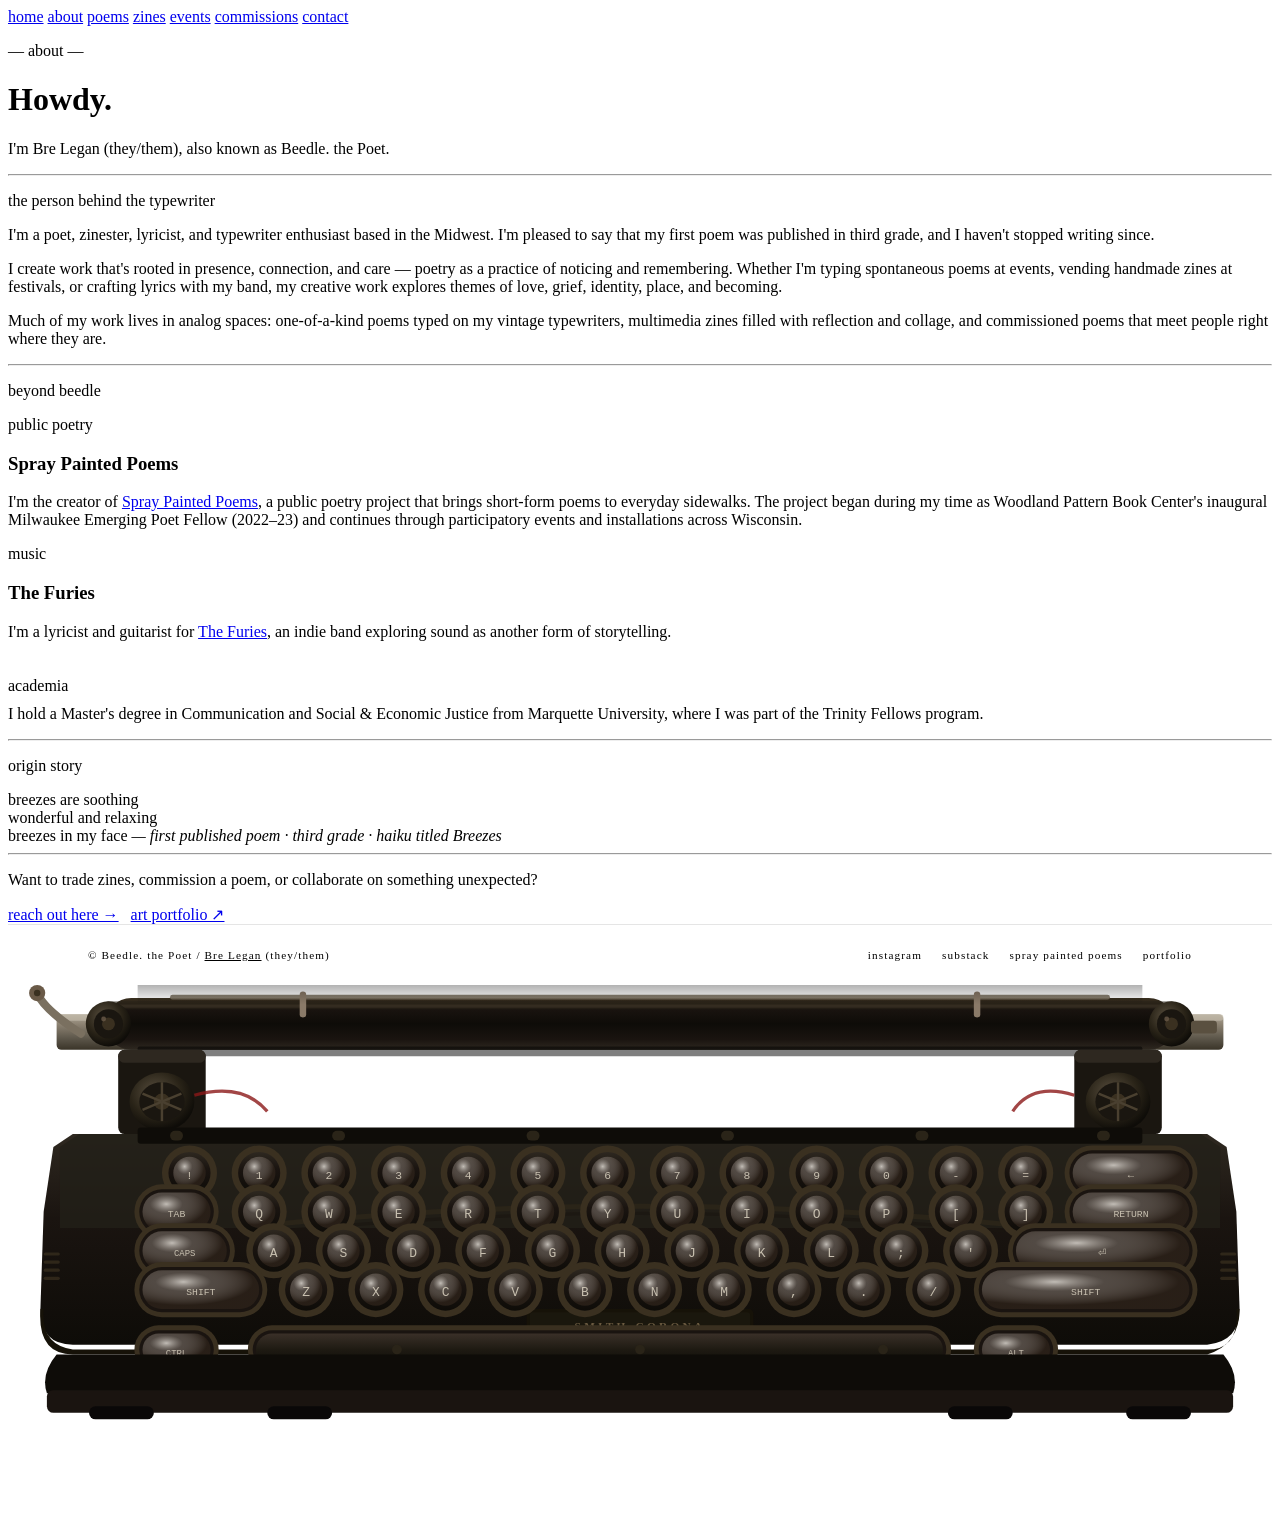
==== about.html @ 5019144e "Add files via upload" ====
<!DOCTYPE html>
<html lang="en">
<head>
  <meta charset="UTF-8" />
  <meta name="viewport" content="width=device-width, initial-scale=1.0" />
  <title>About · Beedle. the Poet</title>
  <link rel="stylesheet" href="css/style.css" />
</head>
<body>

<div class="page-wrap">

  <!-- PAPER SHEET — content flows top to bottom, bottom tucks into typewriter -->
  <div class="paper">
    <div class="paper-top-edge"></div>
    <div class="paper-lines"></div>
    <div class="margin-line"></div>
    <div class="hole-punch" style="top:50px"></div>
    <div class="hole-punch" style="top:220px"></div>
    <div class="hole-punch" style="top:420px"></div>

    <nav class="site-nav">
      <a href="index.html">home</a>
      <a href="about.html" class="active">about</a>
      <a href="poems.html">poems</a>
      <a href="zines.html">zines</a>
      <a href="events.html">events</a>
      <a href="commissions.html">commissions</a>
      <a href="contact.html">contact</a>
    </nav>

    <header class="hero">
      <p class="hero-eyebrow">— about —</p>
      <h1 class="hero-title">Howdy<span class="period">.</span><span class="cursor"></span></h1>
      <p class="hero-subtitle">I'm Bre Legan (they/them), also known as Beedle. the Poet.</p>
    </header>

    <hr class="divider" data-text="✦" />

    <section class="section">
      <p class="section-label">the person behind the typewriter</p>
      <p>I'm a poet, zinester, lyricist, and typewriter enthusiast based in the Midwest. I'm pleased to say that my first poem was published in third grade, and I haven't stopped writing since.</p>
      <p>I create work that's rooted in presence, connection, and care — poetry as a practice of noticing and remembering. Whether I'm typing spontaneous poems at events, vending handmade zines at festivals, or crafting lyrics with my band, my creative work explores themes of love, grief, identity, place, and becoming.</p>
      <p>Much of my work lives in analog spaces: one-of-a-kind poems typed on my vintage typewriters, multimedia zines filled with reflection and collage, and commissioned poems that meet people right where they are.</p>
    </section>

    <hr class="divider" data-text="other projects" />

    <section class="section">
      <p class="section-label">beyond beedle</p>
      <div class="bio-grid">
        <div>
          <span class="sticker">public poetry</span>
          <h3>Spray Painted Poems</h3>
          <p>I'm the creator of <a href="https://spraypaintedpoems.com" target="_blank">Spray Painted Poems</a>, a public poetry project that brings short-form poems to everyday sidewalks. The project began during my time as Woodland Pattern Book Center's inaugural Milwaukee Emerging Poet Fellow (2022–23) and continues through participatory events and installations across Wisconsin.</p>
        </div>
        <div>
          <span class="sticker">music</span>
          <h3>The Furies</h3>
          <p>I'm a lyricist and guitarist for <a href="https://www.instagram.com/thefuriesband" target="_blank">The Furies</a>, an indie band exploring sound as another form of storytelling.</p>
          <span class="sticker" style="margin-top: 20px; display: inline-block;">academia</span>
          <p style="margin-top: 10px;">I hold a Master's degree in Communication and Social &amp; Economic Justice from Marquette University, where I was part of the Trinity Fellows program.</p>
        </div>
      </div>
    </section>

    <hr class="divider" data-text="the beginning" />

    <section class="section">
      <p class="section-label">origin story</p>
      <div class="haiku">
        breezes are soothing<br>
        wonderful and relaxing<br>
        breezes in my face
        <cite>— first published poem · third grade · haiku titled <em>Breezes</em></cite>
      </div>
    </section>

    <hr class="divider" data-text="✦" />

    <section class="section">
      <div class="contact-box">
        <p>Want to trade zines, commission a poem, or collaborate on something unexpected?</p>
        <a href="contact.html" class="btn btn-ink">reach out here →</a>
        &nbsp;
        <a href="https://brelegan.com" target="_blank" class="btn">art portfolio ↗</a>
      </div>
    </section>

    <footer class="site-footer" style="position:relative;z-index:10;padding:24px 80px;border-top:1px solid rgba(0,0,0,0.1);display:flex;justify-content:space-between;align-items:center;flex-wrap:wrap;gap:12px;">
      <span style="font-family:var(--typewriter);font-size:0.7rem;letter-spacing:0.1em;color:var(--ink-light);">© Beedle. the Poet / <a href="https://brelegan.com" target="_blank" style="color:inherit;">Bre Legan</a> (they/them)</span>
      <nav style="display:flex;gap:20px;">
        <a href="https://www.instagram.com/beedle.thepoet" target="_blank" style="font-family:var(--typewriter);font-size:0.7rem;letter-spacing:0.1em;color:var(--ink-light);text-decoration:none;">instagram</a>
        <a href="https://thebecomingrambles.substack.com/t/poetics" target="_blank" style="font-family:var(--typewriter);font-size:0.7rem;letter-spacing:0.1em;color:var(--ink-light);text-decoration:none;">substack</a>
        <a href="https://spraypaintedpoems.com" target="_blank" style="font-family:var(--typewriter);font-size:0.7rem;letter-spacing:0.1em;color:var(--ink-light);text-decoration:none;">spray painted poems</a>
        <a href="https://brelegan.com" target="_blank" style="font-family:var(--typewriter);font-size:0.7rem;letter-spacing:0.1em;color:var(--ink-light);text-decoration:none;">portfolio</a>
      </nav>
    </footer>

    <div class="paper-bottom-fade"></div>
  </div><!-- /paper -->

  <!-- SMITH CORONA 1943 — paper feeds out of the platen at top of machine -->
      <div class="typewriter-footer"><svg viewBox="0 0 780 320" xmlns="http://www.w3.org/2000/svg" aria-hidden="true">
  <defs>
    
    <radialGradient id="keyGlass" cx="35%" cy="30%" r="60%">
      <stop offset="0%"   stop-color="#d4cfc8" stop-opacity="0.9"/>
      <stop offset="40%"  stop-color="#8a8078" stop-opacity="0.5"/>
      <stop offset="100%" stop-color="#2a2018" stop-opacity="0.9"/>
    </radialGradient>
    
    <linearGradient id="chrome" x1="0" y1="0" x2="0" y2="1">
      <stop offset="0%"   stop-color="#b0a898"/>
      <stop offset="30%"  stop-color="#8a8070"/>
      <stop offset="70%"  stop-color="#5a5448"/>
      <stop offset="100%" stop-color="#3a3428"/>
    </linearGradient>
    
    <linearGradient id="platenGrad" x1="0" y1="0" x2="0" y2="1">
      <stop offset="0%"   stop-color="#3a3020"/>
      <stop offset="20%"  stop-color="#1a1410"/>
      <stop offset="50%"  stop-color="#0e0c08"/>
      <stop offset="80%"  stop-color="#1a1410"/>
      <stop offset="100%" stop-color="#2e2820"/>
    </linearGradient>
    
    <linearGradient id="bodyGrad" x1="0" y1="0" x2="0" y2="1">
      <stop offset="0%"   stop-color="#2e2820"/>
      <stop offset="40%"  stop-color="#1a1410"/>
      <stop offset="100%" stop-color="#0e0c08"/>
    </linearGradient>
    
    <linearGradient id="bodySide" x1="0" y1="0" x2="1" y2="0">
      <stop offset="0%"   stop-color="#3a3028"/>
      <stop offset="50%"  stop-color="#1a1410"/>
      <stop offset="100%" stop-color="#0e0c08"/>
    </linearGradient>
    
    <radialGradient id="spoolGrad" cx="40%" cy="35%" r="65%">
      <stop offset="0%"   stop-color="#5a5040"/>
      <stop offset="60%"  stop-color="#2a2418"/>
      <stop offset="100%" stop-color="#0e0c08"/>
    </radialGradient>
    
    <linearGradient id="paperShadow" x1="0" y1="0" x2="0" y2="1">
      <stop offset="0%"   stop-color="rgba(0,0,0,0.5)"/>
      <stop offset="100%" stop-color="rgba(0,0,0,0)"/>
    </linearGradient>
    
    <linearGradient id="spaceGrad" x1="0" y1="0" x2="0" y2="1">
      <stop offset="0%"   stop-color="#3a3028"/>
      <stop offset="50%"  stop-color="#1e1a12"/>
      <stop offset="100%" stop-color="#0e0c08"/>
    </linearGradient>
  </defs>

  

  
  <rect x="30" y="18" width="720" height="22" rx="3" fill="url(#chrome)" />
  
  <rect x="30" y="18" width="720" height="4" rx="2" fill="#c8c0b0" opacity="0.6"/>

  
  <rect x="60" y="8" width="660" height="32" rx="16" fill="url(#platenGrad)"/>
  
  <rect x="60" y="10" width="660" height="5" rx="2" fill="#2a2418" opacity="0.5"/>
  <rect x="60" y="12" width="660" height="2" rx="1" fill="#4a4030" opacity="0.4"/>
  
  <circle cx="62" cy="24" r="14" fill="url(#spoolGrad)"/>
  <circle cx="62" cy="24" r="9"  fill="#1a1610"/>
  <circle cx="62" cy="24" r="4"  fill="#3a3020"/>
  <circle cx="59" cy="21" r="1.5" fill="#6a5a48" opacity="0.8"/>
  
  <circle cx="718" cy="24" r="14" fill="url(#spoolGrad)"/>
  <circle cx="718" cy="24" r="9"  fill="#1a1610"/>
  <circle cx="718" cy="24" r="4"  fill="#3a3020"/>
  <circle cx="715" cy="21" r="1.5" fill="#6a5a48" opacity="0.8"/>

  
  <rect x="100" y="6" width="580" height="3" rx="1.5" fill="#7a7060" opacity="0.9"/>
  
  <rect x="180" y="4" width="4" height="16" rx="2" fill="#8a7a68"/>
  <rect x="596" y="4" width="4" height="16" rx="2" fill="#8a7a68"/>

  
  <rect x="80" y="38" width="620" height="6" rx="1" fill="rgba(0,0,0,0.5)"/>

  
  <path d="M 45 30 Q 22 15 18 5" stroke="#7a7060" stroke-width="5" fill="none" stroke-linecap="round"/>
  <circle cx="18" cy="5" r="5" fill="#6a5a48"/>
  <circle cx="18" cy="5" r="2" fill="#3a3020"/>

  
  <rect x="730" y="22" width="16" height="8" rx="2" fill="#5a5040"/>

  

  
  <rect x="68" y="40" width="54" height="52" rx="4" fill="#1a1610"/>
  <rect x="68" y="40" width="54" height="8"  rx="4" fill="#2e2820"/>
  
  <ellipse cx="95" cy="72" rx="20" ry="18" fill="url(#spoolGrad)"/>
  <ellipse cx="95" cy="72" rx="14" ry="12" fill="#1a1610"/>
  <ellipse cx="95" cy="72" rx="5"  ry="5"  fill="#3a3020"/>
  
  <line x1="95" y1="60" x2="95" y2="72" stroke="#4a4030" stroke-width="1.5"/>
  <line x1="83" y1="67" x2="95" y2="72" stroke="#4a4030" stroke-width="1.5"/>
  <line x1="83" y1="77" x2="95" y2="72" stroke="#4a4030" stroke-width="1.5"/>
  <line x1="95" y1="84" x2="95" y2="72" stroke="#4a4030" stroke-width="1.5"/>
  <line x1="107" y1="77" x2="95" y2="72" stroke="#4a4030" stroke-width="1.5"/>
  <line x1="107" y1="67" x2="95" y2="72" stroke="#4a4030" stroke-width="1.5"/>
  
  <path d="M 115 68 Q 145 60 160 78" stroke="#8b1818" stroke-width="2" fill="none" opacity="0.8"/>

  
  <rect x="658" y="40" width="54" height="52" rx="4" fill="#1a1610"/>
  <rect x="658" y="40" width="54" height="8"  rx="4" fill="#2e2820"/>
  
  <ellipse cx="685" cy="72" rx="20" ry="18" fill="url(#spoolGrad)"/>
  <ellipse cx="685" cy="72" rx="14" ry="12" fill="#1a1610"/>
  <ellipse cx="685" cy="72" rx="5"  ry="5"  fill="#3a3020"/>
  
  <line x1="685" y1="60" x2="685" y2="72" stroke="#4a4030" stroke-width="1.5"/>
  <line x1="673" y1="67" x2="685" y2="72" stroke="#4a4030" stroke-width="1.5"/>
  <line x1="673" y1="77" x2="685" y2="72" stroke="#4a4030" stroke-width="1.5"/>
  <line x1="685" y1="84" x2="685" y2="72" stroke="#4a4030" stroke-width="1.5"/>
  <line x1="697" y1="77" x2="685" y2="72" stroke="#4a4030" stroke-width="1.5"/>
  <line x1="697" y1="67" x2="685" y2="72" stroke="#4a4030" stroke-width="1.5"/>
  
  <path d="M 658 68 Q 632 60 620 78" stroke="#8b1818" stroke-width="2" fill="none" opacity="0.8"/>

  

  
  <path d="
    M 40 92
    L 740 92
    L 752 100
    L 758 140
    L 760 200
    Q 760 220 740 222
    L 40 222
    Q 20 222 20 200
    L 22 140
    L 28 100
    Z
  " fill="url(#bodyGrad)"/>

  
  <path d="
    M 44 92
    L 736 92
    L 748 100
    L 748 150
    L 32 150
    L 32 100
    Z
  " fill="#222018" opacity="0.8"/>

  
  <path d="
    M 22 200
    Q 20 222 40 225
    L 740 225
    Q 760 225 758 200
    L 760 200
    Q 760 222 740 228
    L 40 228
    Q 18 228 20 200
    Z
  " fill="#161208"/>

  
  <rect x="22" y="165" width="10" height="2" rx="1" fill="#3a3020" opacity="0.7"/>
  <rect x="22" y="170" width="10" height="2" rx="1" fill="#3a3020" opacity="0.7"/>
  <rect x="22" y="175" width="10" height="2" rx="1" fill="#3a3020" opacity="0.7"/>
  <rect x="22" y="180" width="10" height="2" rx="1" fill="#3a3020" opacity="0.7"/>

  
  <rect x="748" y="165" width="10" height="2" rx="1" fill="#3a3020" opacity="0.7"/>
  <rect x="748" y="170" width="10" height="2" rx="1" fill="#3a3020" opacity="0.7"/>
  <rect x="748" y="175" width="10" height="2" rx="1" fill="#3a3020" opacity="0.7"/>
  <rect x="748" y="180" width="10" height="2" rx="1" fill="#3a3020" opacity="0.7"/>

  
  <rect x="320" y="200" width="140" height="16" rx="3" fill="#161208"/>
  <rect x="322" y="202" width="136" height="12" rx="2" fill="#1e1c12" opacity="0.5"/>
  
  <text x="390" y="213" font-family="Georgia, serif" font-size="7" font-weight="bold"
        fill="#6a5a40" text-anchor="middle" letter-spacing="2">SMITH-CORONA</text>

  
  
  <rect x="80" y="88" width="620" height="10" rx="2" fill="#0e0c08"/>
  
  <rect x="100" y="90" width="8" height="6" rx="3" fill="#2a2418"/>
  <rect x="200" y="90" width="8" height="6" rx="3" fill="#2a2418"/>
  <rect x="320" y="90" width="8" height="6" rx="3" fill="#2a2418"/>
  <rect x="440" y="90" width="8" height="6" rx="3" fill="#2a2418"/>
  <rect x="560" y="90" width="8" height="6" rx="3" fill="#2a2418"/>
  <rect x="672" y="90" width="8" height="6" rx="3" fill="#2a2418"/>

  
  <path d="M 160 148 Q 390 125 620 148" stroke="#2a2418" stroke-width="3" fill="none"/>
  <path d="M 165 152 Q 390 130 615 152" stroke="#1a1410" stroke-width="2" fill="none" opacity="0.6"/>

  
  

  
  
  
  

  
  

  
  <g id="row4">
    
    
    

    
    <circle cx="112" cy="116" r="17" fill="#3a3020"/>
    <circle cx="112" cy="116" r="13" fill="url(#bodyGrad)"/>
    <circle cx="112" cy="116" r="10" fill="url(#keyGlass)"/>
    <text x="112" y="120" font-family="'Special Elite',monospace" font-size="7" fill="#c8c0b0" text-anchor="middle">!</text>

    <circle cx="155" cy="116" r="17" fill="#3a3020"/>
    <circle cx="155" cy="116" r="13" fill="url(#bodyGrad)"/>
    <circle cx="155" cy="116" r="10" fill="url(#keyGlass)"/>
    <text x="155" y="120" font-family="'Special Elite',monospace" font-size="7" fill="#c8c0b0" text-anchor="middle">1</text>

    <circle cx="198" cy="116" r="17" fill="#3a3020"/>
    <circle cx="198" cy="116" r="13" fill="url(#bodyGrad)"/>
    <circle cx="198" cy="116" r="10" fill="url(#keyGlass)"/>
    <text x="198" y="120" font-family="'Special Elite',monospace" font-size="7" fill="#c8c0b0" text-anchor="middle">2</text>

    <circle cx="241" cy="116" r="17" fill="#3a3020"/>
    <circle cx="241" cy="116" r="13" fill="url(#bodyGrad)"/>
    <circle cx="241" cy="116" r="10" fill="url(#keyGlass)"/>
    <text x="241" y="120" font-family="'Special Elite',monospace" font-size="7" fill="#c8c0b0" text-anchor="middle">3</text>

    <circle cx="284" cy="116" r="17" fill="#3a3020"/>
    <circle cx="284" cy="116" r="13" fill="url(#bodyGrad)"/>
    <circle cx="284" cy="116" r="10" fill="url(#keyGlass)"/>
    <text x="284" y="120" font-family="'Special Elite',monospace" font-size="7" fill="#c8c0b0" text-anchor="middle">4</text>

    <circle cx="327" cy="116" r="17" fill="#3a3020"/>
    <circle cx="327" cy="116" r="13" fill="url(#bodyGrad)"/>
    <circle cx="327" cy="116" r="10" fill="url(#keyGlass)"/>
    <text x="327" y="120" font-family="'Special Elite',monospace" font-size="7" fill="#c8c0b0" text-anchor="middle">5</text>

    <circle cx="370" cy="116" r="17" fill="#3a3020"/>
    <circle cx="370" cy="116" r="13" fill="url(#bodyGrad)"/>
    <circle cx="370" cy="116" r="10" fill="url(#keyGlass)"/>
    <text x="370" y="120" font-family="'Special Elite',monospace" font-size="7" fill="#c8c0b0" text-anchor="middle">6</text>

    <circle cx="413" cy="116" r="17" fill="#3a3020"/>
    <circle cx="413" cy="116" r="13" fill="url(#bodyGrad)"/>
    <circle cx="413" cy="116" r="10" fill="url(#keyGlass)"/>
    <text x="413" y="120" font-family="'Special Elite',monospace" font-size="7" fill="#c8c0b0" text-anchor="middle">7</text>

    <circle cx="456" cy="116" r="17" fill="#3a3020"/>
    <circle cx="456" cy="116" r="13" fill="url(#bodyGrad)"/>
    <circle cx="456" cy="116" r="10" fill="url(#keyGlass)"/>
    <text x="456" y="120" font-family="'Special Elite',monospace" font-size="7" fill="#c8c0b0" text-anchor="middle">8</text>

    <circle cx="499" cy="116" r="17" fill="#3a3020"/>
    <circle cx="499" cy="116" r="13" fill="url(#bodyGrad)"/>
    <circle cx="499" cy="116" r="10" fill="url(#keyGlass)"/>
    <text x="499" y="120" font-family="'Special Elite',monospace" font-size="7" fill="#c8c0b0" text-anchor="middle">9</text>

    <circle cx="542" cy="116" r="17" fill="#3a3020"/>
    <circle cx="542" cy="116" r="13" fill="url(#bodyGrad)"/>
    <circle cx="542" cy="116" r="10" fill="url(#keyGlass)"/>
    <text x="542" y="120" font-family="'Special Elite',monospace" font-size="7" fill="#c8c0b0" text-anchor="middle">0</text>

    <circle cx="585" cy="116" r="17" fill="#3a3020"/>
    <circle cx="585" cy="116" r="13" fill="url(#bodyGrad)"/>
    <circle cx="585" cy="116" r="10" fill="url(#keyGlass)"/>
    <text x="585" y="120" font-family="'Special Elite',monospace" font-size="7" fill="#c8c0b0" text-anchor="middle">-</text>

    <circle cx="628" cy="116" r="17" fill="#3a3020"/>
    <circle cx="628" cy="116" r="13" fill="url(#bodyGrad)"/>
    <circle cx="628" cy="116" r="10" fill="url(#keyGlass)"/>
    <text x="628" y="120" font-family="'Special Elite',monospace" font-size="7" fill="#c8c0b0" text-anchor="middle">=</text>

    
    <rect x="652" y="99" width="82" height="34" rx="17" fill="#3a3020"/>
    <rect x="655" y="102" width="76" height="28" rx="14" fill="#1a1410"/>
    <rect x="657" y="104" width="72" height="24" rx="12" fill="url(#keyGlass)"/>
    <text x="693" y="120" font-family="'Special Elite',monospace" font-size="6.5" fill="#c8c0b0" text-anchor="middle">←</text>
  </g>

  
  <g id="row3">
    
    <rect x="78" y="123" width="52" height="34" rx="17" fill="#3a3020"/>
    <rect x="81" y="126" width="46" height="28" rx="14" fill="#1a1410"/>
    <rect x="83" y="128" width="42" height="24" rx="12" fill="url(#keyGlass)"/>
    <text x="104" y="143" font-family="'Special Elite',monospace" font-size="6" fill="#c8c0b0" text-anchor="middle">TAB</text>

    <circle cx="155" cy="140" r="17" fill="#3a3020"/>
    <circle cx="155" cy="140" r="13" fill="url(#bodyGrad)"/>
    <circle cx="155" cy="140" r="10" fill="url(#keyGlass)"/>
    <text x="155" y="144" font-family="'Special Elite',monospace" font-size="8" fill="#c8c0b0" text-anchor="middle">Q</text>

    <circle cx="198" cy="140" r="17" fill="#3a3020"/>
    <circle cx="198" cy="140" r="13" fill="url(#bodyGrad)"/>
    <circle cx="198" cy="140" r="10" fill="url(#keyGlass)"/>
    <text x="198" y="144" font-family="'Special Elite',monospace" font-size="8" fill="#c8c0b0" text-anchor="middle">W</text>

    <circle cx="241" cy="140" r="17" fill="#3a3020"/>
    <circle cx="241" cy="140" r="13" fill="url(#bodyGrad)"/>
    <circle cx="241" cy="140" r="10" fill="url(#keyGlass)"/>
    <text x="241" y="144" font-family="'Special Elite',monospace" font-size="8" fill="#c8c0b0" text-anchor="middle">E</text>

    <circle cx="284" cy="140" r="17" fill="#3a3020"/>
    <circle cx="284" cy="140" r="13" fill="url(#bodyGrad)"/>
    <circle cx="284" cy="140" r="10" fill="url(#keyGlass)"/>
    <text x="284" y="144" font-family="'Special Elite',monospace" font-size="8" fill="#c8c0b0" text-anchor="middle">R</text>

    <circle cx="327" cy="140" r="17" fill="#3a3020"/>
    <circle cx="327" cy="140" r="13" fill="url(#bodyGrad)"/>
    <circle cx="327" cy="140" r="10" fill="url(#keyGlass)"/>
    <text x="327" y="144" font-family="'Special Elite',monospace" font-size="8" fill="#c8c0b0" text-anchor="middle">T</text>

    <circle cx="370" cy="140" r="17" fill="#3a3020"/>
    <circle cx="370" cy="140" r="13" fill="url(#bodyGrad)"/>
    <circle cx="370" cy="140" r="10" fill="url(#keyGlass)"/>
    <text x="370" y="144" font-family="'Special Elite',monospace" font-size="8" fill="#c8c0b0" text-anchor="middle">Y</text>

    <circle cx="413" cy="140" r="17" fill="#3a3020"/>
    <circle cx="413" cy="140" r="13" fill="url(#bodyGrad)"/>
    <circle cx="413" cy="140" r="10" fill="url(#keyGlass)"/>
    <text x="413" y="144" font-family="'Special Elite',monospace" font-size="8" fill="#c8c0b0" text-anchor="middle">U</text>

    <circle cx="456" cy="140" r="17" fill="#3a3020"/>
    <circle cx="456" cy="140" r="13" fill="url(#bodyGrad)"/>
    <circle cx="456" cy="140" r="10" fill="url(#keyGlass)"/>
    <text x="456" y="144" font-family="'Special Elite',monospace" font-size="8" fill="#c8c0b0" text-anchor="middle">I</text>

    <circle cx="499" cy="140" r="17" fill="#3a3020"/>
    <circle cx="499" cy="140" r="13" fill="url(#bodyGrad)"/>
    <circle cx="499" cy="140" r="10" fill="url(#keyGlass)"/>
    <text x="499" y="144" font-family="'Special Elite',monospace" font-size="8" fill="#c8c0b0" text-anchor="middle">O</text>

    <circle cx="542" cy="140" r="17" fill="#3a3020"/>
    <circle cx="542" cy="140" r="13" fill="url(#bodyGrad)"/>
    <circle cx="542" cy="140" r="10" fill="url(#keyGlass)"/>
    <text x="542" y="144" font-family="'Special Elite',monospace" font-size="8" fill="#c8c0b0" text-anchor="middle">P</text>

    <circle cx="585" cy="140" r="17" fill="#3a3020"/>
    <circle cx="585" cy="140" r="13" fill="url(#bodyGrad)"/>
    <circle cx="585" cy="140" r="10" fill="url(#keyGlass)"/>
    <text x="585" y="144" font-family="'Special Elite',monospace" font-size="8" fill="#c8c0b0" text-anchor="middle">[</text>

    <circle cx="628" cy="140" r="17" fill="#3a3020"/>
    <circle cx="628" cy="140" r="13" fill="url(#bodyGrad)"/>
    <circle cx="628" cy="140" r="10" fill="url(#keyGlass)"/>
    <text x="628" y="144" font-family="'Special Elite',monospace" font-size="8" fill="#c8c0b0" text-anchor="middle">]</text>

    
    <rect x="652" y="123" width="82" height="34" rx="17" fill="#3a3020"/>
    <rect x="655" y="126" width="76" height="28" rx="14" fill="#1a1410"/>
    <rect x="657" y="128" width="72" height="24" rx="12" fill="url(#keyGlass)"/>
    <text x="693" y="143" font-family="'Special Elite',monospace" font-size="6" fill="#c8c0b0" text-anchor="middle">RETURN</text>
  </g>

  
  <g id="row2">
    
    <rect x="78" y="147" width="62" height="34" rx="17" fill="#3a3020"/>
    <rect x="81" y="150" width="56" height="28" rx="14" fill="#1a1410"/>
    <rect x="83" y="152" width="52" height="24" rx="12" fill="url(#keyGlass)"/>
    <text x="109" y="167" font-family="'Special Elite',monospace" font-size="5.5" fill="#c8c0b0" text-anchor="middle">CAPS</text>

    <circle cx="164" cy="164" r="17" fill="#3a3020"/>
    <circle cx="164" cy="164" r="13" fill="url(#bodyGrad)"/>
    <circle cx="164" cy="164" r="10" fill="url(#keyGlass)"/>
    <text x="164" y="168" font-family="'Special Elite',monospace" font-size="8" fill="#c8c0b0" text-anchor="middle">A</text>

    <circle cx="207" cy="164" r="17" fill="#3a3020"/>
    <circle cx="207" cy="164" r="13" fill="url(#bodyGrad)"/>
    <circle cx="207" cy="164" r="10" fill="url(#keyGlass)"/>
    <text x="207" y="168" font-family="'Special Elite',monospace" font-size="8" fill="#c8c0b0" text-anchor="middle">S</text>

    <circle cx="250" cy="164" r="17" fill="#3a3020"/>
    <circle cx="250" cy="164" r="13" fill="url(#bodyGrad)"/>
    <circle cx="250" cy="164" r="10" fill="url(#keyGlass)"/>
    <text x="250" y="168" font-family="'Special Elite',monospace" font-size="8" fill="#c8c0b0" text-anchor="middle">D</text>

    <circle cx="293" cy="164" r="17" fill="#3a3020"/>
    <circle cx="293" cy="164" r="13" fill="url(#bodyGrad)"/>
    <circle cx="293" cy="164" r="10" fill="url(#keyGlass)"/>
    <text x="293" y="168" font-family="'Special Elite',monospace" font-size="8" fill="#c8c0b0" text-anchor="middle">F</text>

    <circle cx="336" cy="164" r="17" fill="#3a3020"/>
    <circle cx="336" cy="164" r="13" fill="url(#bodyGrad)"/>
    <circle cx="336" cy="164" r="10" fill="url(#keyGlass)"/>
    <text x="336" y="168" font-family="'Special Elite',monospace" font-size="8" fill="#c8c0b0" text-anchor="middle">G</text>

    <circle cx="379" cy="164" r="17" fill="#3a3020"/>
    <circle cx="379" cy="164" r="13" fill="url(#bodyGrad)"/>
    <circle cx="379" cy="164" r="10" fill="url(#keyGlass)"/>
    <text x="379" y="168" font-family="'Special Elite',monospace" font-size="8" fill="#c8c0b0" text-anchor="middle">H</text>

    <circle cx="422" cy="164" r="17" fill="#3a3020"/>
    <circle cx="422" cy="164" r="13" fill="url(#bodyGrad)"/>
    <circle cx="422" cy="164" r="10" fill="url(#keyGlass)"/>
    <text x="422" y="168" font-family="'Special Elite',monospace" font-size="8" fill="#c8c0b0" text-anchor="middle">J</text>

    <circle cx="465" cy="164" r="17" fill="#3a3020"/>
    <circle cx="465" cy="164" r="13" fill="url(#bodyGrad)"/>
    <circle cx="465" cy="164" r="10" fill="url(#keyGlass)"/>
    <text x="465" y="168" font-family="'Special Elite',monospace" font-size="8" fill="#c8c0b0" text-anchor="middle">K</text>

    <circle cx="508" cy="164" r="17" fill="#3a3020"/>
    <circle cx="508" cy="164" r="13" fill="url(#bodyGrad)"/>
    <circle cx="508" cy="164" r="10" fill="url(#keyGlass)"/>
    <text x="508" y="168" font-family="'Special Elite',monospace" font-size="8" fill="#c8c0b0" text-anchor="middle">L</text>

    <circle cx="551" cy="164" r="17" fill="#3a3020"/>
    <circle cx="551" cy="164" r="13" fill="url(#bodyGrad)"/>
    <circle cx="551" cy="164" r="10" fill="url(#keyGlass)"/>
    <text x="551" y="168" font-family="'Special Elite',monospace" font-size="8" fill="#c8c0b0" text-anchor="middle">;</text>

    <circle cx="594" cy="164" r="17" fill="#3a3020"/>
    <circle cx="594" cy="164" r="13" fill="url(#bodyGrad)"/>
    <circle cx="594" cy="164" r="10" fill="url(#keyGlass)"/>
    <text x="594" y="168" font-family="'Special Elite',monospace" font-size="8" fill="#c8c0b0" text-anchor="middle">'</text>

    
    <rect x="617" y="147" width="117" height="34" rx="17" fill="#3a3020"/>
    <rect x="620" y="150" width="111" height="28" rx="14" fill="#1a1410"/>
    <rect x="622" y="152" width="107" height="24" rx="12" fill="url(#keyGlass)"/>
    <text x="675" y="167" font-family="'Special Elite',monospace" font-size="6" fill="#c8c0b0" text-anchor="middle">⏎</text>
  </g>

  
  <g id="row1">
    
    <rect x="78" y="171" width="82" height="34" rx="17" fill="#3a3020"/>
    <rect x="81" y="174" width="76" height="28" rx="14" fill="#1a1410"/>
    <rect x="83" y="176" width="72" height="24" rx="12" fill="url(#keyGlass)"/>
    <text x="119" y="191" font-family="'Special Elite',monospace" font-size="6" fill="#c8c0b0" text-anchor="middle">SHIFT</text>

    <circle cx="184" cy="188" r="17" fill="#3a3020"/>
    <circle cx="184" cy="188" r="13" fill="url(#bodyGrad)"/>
    <circle cx="184" cy="188" r="10" fill="url(#keyGlass)"/>
    <text x="184" y="192" font-family="'Special Elite',monospace" font-size="8" fill="#c8c0b0" text-anchor="middle">Z</text>

    <circle cx="227" cy="188" r="17" fill="#3a3020"/>
    <circle cx="227" cy="188" r="13" fill="url(#bodyGrad)"/>
    <circle cx="227" cy="188" r="10" fill="url(#keyGlass)"/>
    <text x="227" y="192" font-family="'Special Elite',monospace" font-size="8" fill="#c8c0b0" text-anchor="middle">X</text>

    <circle cx="270" cy="188" r="17" fill="#3a3020"/>
    <circle cx="270" cy="188" r="13" fill="url(#bodyGrad)"/>
    <circle cx="270" cy="188" r="10" fill="url(#keyGlass)"/>
    <text x="270" y="192" font-family="'Special Elite',monospace" font-size="8" fill="#c8c0b0" text-anchor="middle">C</text>

    <circle cx="313" cy="188" r="17" fill="#3a3020"/>
    <circle cx="313" cy="188" r="13" fill="url(#bodyGrad)"/>
    <circle cx="313" cy="188" r="10" fill="url(#keyGlass)"/>
    <text x="313" y="192" font-family="'Special Elite',monospace" font-size="8" fill="#c8c0b0" text-anchor="middle">V</text>

    <circle cx="356" cy="188" r="17" fill="#3a3020"/>
    <circle cx="356" cy="188" r="13" fill="url(#bodyGrad)"/>
    <circle cx="356" cy="188" r="10" fill="url(#keyGlass)"/>
    <text x="356" y="192" font-family="'Special Elite',monospace" font-size="8" fill="#c8c0b0" text-anchor="middle">B</text>

    <circle cx="399" cy="188" r="17" fill="#3a3020"/>
    <circle cx="399" cy="188" r="13" fill="url(#bodyGrad)"/>
    <circle cx="399" cy="188" r="10" fill="url(#keyGlass)"/>
    <text x="399" y="192" font-family="'Special Elite',monospace" font-size="8" fill="#c8c0b0" text-anchor="middle">N</text>

    <circle cx="442" cy="188" r="17" fill="#3a3020"/>
    <circle cx="442" cy="188" r="13" fill="url(#bodyGrad)"/>
    <circle cx="442" cy="188" r="10" fill="url(#keyGlass)"/>
    <text x="442" y="192" font-family="'Special Elite',monospace" font-size="8" fill="#c8c0b0" text-anchor="middle">M</text>

    <circle cx="485" cy="188" r="17" fill="#3a3020"/>
    <circle cx="485" cy="188" r="13" fill="url(#bodyGrad)"/>
    <circle cx="485" cy="188" r="10" fill="url(#keyGlass)"/>
    <text x="485" y="192" font-family="'Special Elite',monospace" font-size="8" fill="#c8c0b0" text-anchor="middle">,</text>

    <circle cx="528" cy="188" r="17" fill="#3a3020"/>
    <circle cx="528" cy="188" r="13" fill="url(#bodyGrad)"/>
    <circle cx="528" cy="188" r="10" fill="url(#keyGlass)"/>
    <text x="528" y="192" font-family="'Special Elite',monospace" font-size="8" fill="#c8c0b0" text-anchor="middle">.</text>

    <circle cx="571" cy="188" r="17" fill="#3a3020"/>
    <circle cx="571" cy="188" r="13" fill="url(#bodyGrad)"/>
    <circle cx="571" cy="188" r="10" fill="url(#keyGlass)"/>
    <text x="571" y="192" font-family="'Special Elite',monospace" font-size="8" fill="#c8c0b0" text-anchor="middle">/</text>

    
    <rect x="596" y="171" width="138" height="34" rx="17" fill="#3a3020"/>
    <rect x="599" y="174" width="132" height="28" rx="14" fill="#1a1410"/>
    <rect x="601" y="176" width="128" height="24" rx="12" fill="url(#keyGlass)"/>
    <text x="665" y="191" font-family="'Special Elite',monospace" font-size="6" fill="#c8c0b0" text-anchor="middle">SHIFT</text>
  </g>

  
  
  <rect x="78"  y="210" width="52" height="30" rx="15" fill="#3a3020"/>
  <rect x="81"  y="213" width="46" height="24" rx="12" fill="#1a1410"/>
  <rect x="83"  y="215" width="42" height="20" rx="10" fill="url(#keyGlass)"/>
  <text x="104" y="229" font-family="'Special Elite',monospace" font-size="5.5" fill="#c8c0b0" text-anchor="middle">CTRL</text>

  
  <rect x="148" y="210" width="434" height="30" rx="15" fill="#3a3020"/>
  <rect x="151" y="213" width="428" height="24" rx="12" fill="#1a1410"/>
  <rect x="153" y="215" width="424" height="20" rx="10" fill="url(#spaceGrad)"/>
  
  <circle cx="240" cy="225" r="3" fill="#2a2418"/>
  <circle cx="390" cy="225" r="3" fill="#2a2418"/>
  <circle cx="540" cy="225" r="3" fill="#2a2418"/>

  <rect x="596" y="210" width="52" height="30" rx="15" fill="#3a3020"/>
  <rect x="599" y="213" width="46" height="24" rx="12" fill="#1a1410"/>
  <rect x="601" y="215" width="42" height="20" rx="10" fill="url(#keyGlass)"/>
  <text x="622" y="229" font-family="'Special Elite',monospace" font-size="5.5" fill="#c8c0b0" text-anchor="middle">ALT</text>

  
  
  <path d="M 30 228 Q 20 240 24 252 L 756 252 Q 760 240 750 228 Z" fill="#0e0c08"/>
  
  <rect x="24" y="250" width="732" height="14" rx="4" fill="#1a1410"/>
  
  <rect x="50"  y="260" width="40" height="8" rx="4" fill="#0a0808"/>
  <rect x="160" y="260" width="40" height="8" rx="4" fill="#0a0808"/>
  <rect x="580" y="260" width="40" height="8" rx="4" fill="#0a0808"/>
  <rect x="690" y="260" width="40" height="8" rx="4" fill="#0a0808"/>

  
  <rect x="80" y="0" width="620" height="12" fill="url(#paperShadow)" opacity="0.6"/>
</svg></div>

</div><!-- /page-wrap -->
</body>
</html>
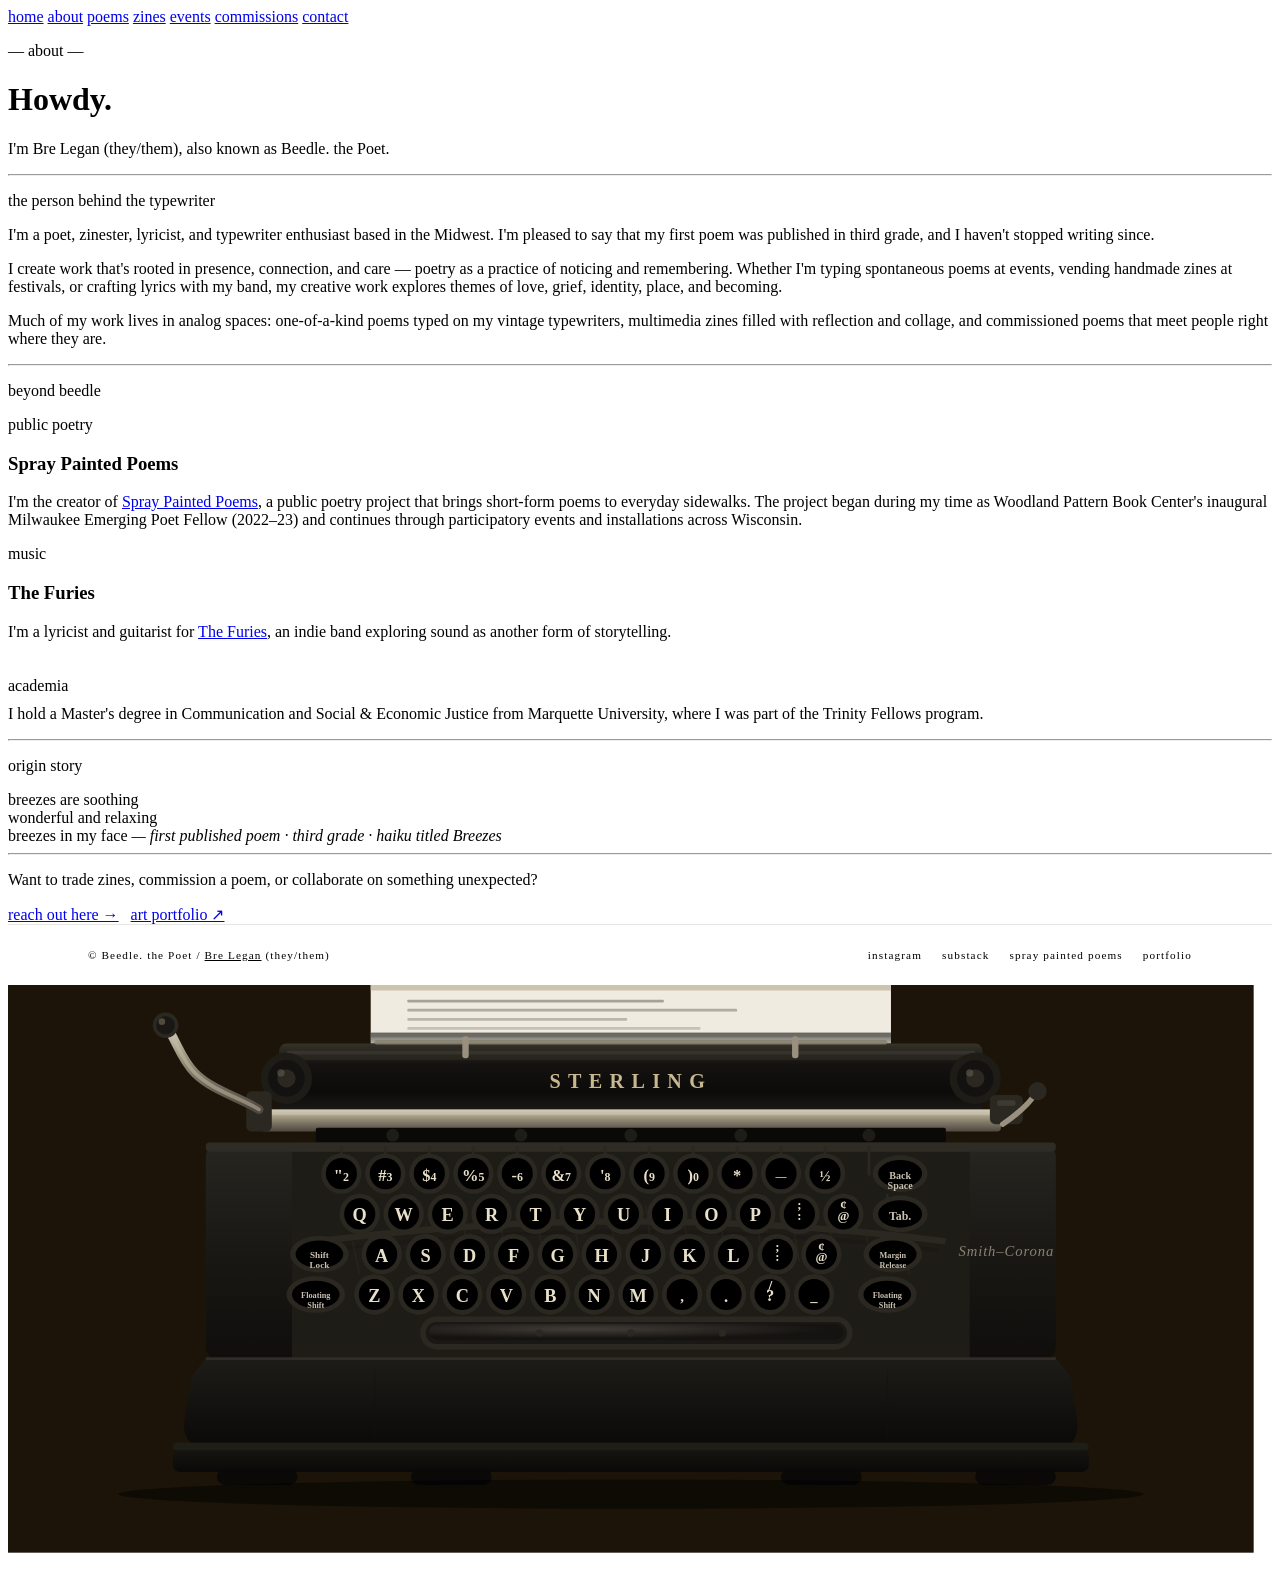
==== commit 8e21f8db: "Add files via upload" ====
--- a/about.html
+++ b/about.html
@@ -100,548 +100,11 @@
     <div class="paper-bottom-fade"></div>
   </div><!-- /paper -->
 
-  <!-- SMITH CORONA 1943 — paper feeds out of the platen at top of machine -->
-      <div class="typewriter-footer"><svg viewBox="0 0 780 320" xmlns="http://www.w3.org/2000/svg" aria-hidden="true">
-  <defs>
-    
-    <radialGradient id="keyGlass" cx="35%" cy="30%" r="60%">
-      <stop offset="0%"   stop-color="#d4cfc8" stop-opacity="0.9"/>
-      <stop offset="40%"  stop-color="#8a8078" stop-opacity="0.5"/>
-      <stop offset="100%" stop-color="#2a2018" stop-opacity="0.9"/>
-    </radialGradient>
-    
-    <linearGradient id="chrome" x1="0" y1="0" x2="0" y2="1">
-      <stop offset="0%"   stop-color="#b0a898"/>
-      <stop offset="30%"  stop-color="#8a8070"/>
-      <stop offset="70%"  stop-color="#5a5448"/>
-      <stop offset="100%" stop-color="#3a3428"/>
-    </linearGradient>
-    
-    <linearGradient id="platenGrad" x1="0" y1="0" x2="0" y2="1">
-      <stop offset="0%"   stop-color="#3a3020"/>
-      <stop offset="20%"  stop-color="#1a1410"/>
-      <stop offset="50%"  stop-color="#0e0c08"/>
-      <stop offset="80%"  stop-color="#1a1410"/>
-      <stop offset="100%" stop-color="#2e2820"/>
-    </linearGradient>
-    
-    <linearGradient id="bodyGrad" x1="0" y1="0" x2="0" y2="1">
-      <stop offset="0%"   stop-color="#2e2820"/>
-      <stop offset="40%"  stop-color="#1a1410"/>
-      <stop offset="100%" stop-color="#0e0c08"/>
-    </linearGradient>
-    
-    <linearGradient id="bodySide" x1="0" y1="0" x2="1" y2="0">
-      <stop offset="0%"   stop-color="#3a3028"/>
-      <stop offset="50%"  stop-color="#1a1410"/>
-      <stop offset="100%" stop-color="#0e0c08"/>
-    </linearGradient>
-    
-    <radialGradient id="spoolGrad" cx="40%" cy="35%" r="65%">
-      <stop offset="0%"   stop-color="#5a5040"/>
-      <stop offset="60%"  stop-color="#2a2418"/>
-      <stop offset="100%" stop-color="#0e0c08"/>
-    </radialGradient>
-    
-    <linearGradient id="paperShadow" x1="0" y1="0" x2="0" y2="1">
-      <stop offset="0%"   stop-color="rgba(0,0,0,0.5)"/>
-      <stop offset="100%" stop-color="rgba(0,0,0,0)"/>
-    </linearGradient>
-    
-    <linearGradient id="spaceGrad" x1="0" y1="0" x2="0" y2="1">
-      <stop offset="0%"   stop-color="#3a3028"/>
-      <stop offset="50%"  stop-color="#1e1a12"/>
-      <stop offset="100%" stop-color="#0e0c08"/>
-    </linearGradient>
-  </defs>
-
-  
-
-  
-  <rect x="30" y="18" width="720" height="22" rx="3" fill="url(#chrome)" />
-  
-  <rect x="30" y="18" width="720" height="4" rx="2" fill="#c8c0b0" opacity="0.6"/>
-
-  
-  <rect x="60" y="8" width="660" height="32" rx="16" fill="url(#platenGrad)"/>
-  
-  <rect x="60" y="10" width="660" height="5" rx="2" fill="#2a2418" opacity="0.5"/>
-  <rect x="60" y="12" width="660" height="2" rx="1" fill="#4a4030" opacity="0.4"/>
-  
-  <circle cx="62" cy="24" r="14" fill="url(#spoolGrad)"/>
-  <circle cx="62" cy="24" r="9"  fill="#1a1610"/>
-  <circle cx="62" cy="24" r="4"  fill="#3a3020"/>
-  <circle cx="59" cy="21" r="1.5" fill="#6a5a48" opacity="0.8"/>
-  
-  <circle cx="718" cy="24" r="14" fill="url(#spoolGrad)"/>
-  <circle cx="718" cy="24" r="9"  fill="#1a1610"/>
-  <circle cx="718" cy="24" r="4"  fill="#3a3020"/>
-  <circle cx="715" cy="21" r="1.5" fill="#6a5a48" opacity="0.8"/>
-
-  
-  <rect x="100" y="6" width="580" height="3" rx="1.5" fill="#7a7060" opacity="0.9"/>
-  
-  <rect x="180" y="4" width="4" height="16" rx="2" fill="#8a7a68"/>
-  <rect x="596" y="4" width="4" height="16" rx="2" fill="#8a7a68"/>
-
-  
-  <rect x="80" y="38" width="620" height="6" rx="1" fill="rgba(0,0,0,0.5)"/>
-
-  
-  <path d="M 45 30 Q 22 15 18 5" stroke="#7a7060" stroke-width="5" fill="none" stroke-linecap="round"/>
-  <circle cx="18" cy="5" r="5" fill="#6a5a48"/>
-  <circle cx="18" cy="5" r="2" fill="#3a3020"/>
-
-  
-  <rect x="730" y="22" width="16" height="8" rx="2" fill="#5a5040"/>
-
-  
-
-  
-  <rect x="68" y="40" width="54" height="52" rx="4" fill="#1a1610"/>
-  <rect x="68" y="40" width="54" height="8"  rx="4" fill="#2e2820"/>
-  
-  <ellipse cx="95" cy="72" rx="20" ry="18" fill="url(#spoolGrad)"/>
-  <ellipse cx="95" cy="72" rx="14" ry="12" fill="#1a1610"/>
-  <ellipse cx="95" cy="72" rx="5"  ry="5"  fill="#3a3020"/>
-  
-  <line x1="95" y1="60" x2="95" y2="72" stroke="#4a4030" stroke-width="1.5"/>
-  <line x1="83" y1="67" x2="95" y2="72" stroke="#4a4030" stroke-width="1.5"/>
-  <line x1="83" y1="77" x2="95" y2="72" stroke="#4a4030" stroke-width="1.5"/>
-  <line x1="95" y1="84" x2="95" y2="72" stroke="#4a4030" stroke-width="1.5"/>
-  <line x1="107" y1="77" x2="95" y2="72" stroke="#4a4030" stroke-width="1.5"/>
-  <line x1="107" y1="67" x2="95" y2="72" stroke="#4a4030" stroke-width="1.5"/>
-  
-  <path d="M 115 68 Q 145 60 160 78" stroke="#8b1818" stroke-width="2" fill="none" opacity="0.8"/>
-
-  
-  <rect x="658" y="40" width="54" height="52" rx="4" fill="#1a1610"/>
-  <rect x="658" y="40" width="54" height="8"  rx="4" fill="#2e2820"/>
-  
-  <ellipse cx="685" cy="72" rx="20" ry="18" fill="url(#spoolGrad)"/>
-  <ellipse cx="685" cy="72" rx="14" ry="12" fill="#1a1610"/>
-  <ellipse cx="685" cy="72" rx="5"  ry="5"  fill="#3a3020"/>
-  
-  <line x1="685" y1="60" x2="685" y2="72" stroke="#4a4030" stroke-width="1.5"/>
-  <line x1="673" y1="67" x2="685" y2="72" stroke="#4a4030" stroke-width="1.5"/>
-  <line x1="673" y1="77" x2="685" y2="72" stroke="#4a4030" stroke-width="1.5"/>
-  <line x1="685" y1="84" x2="685" y2="72" stroke="#4a4030" stroke-width="1.5"/>
-  <line x1="697" y1="77" x2="685" y2="72" stroke="#4a4030" stroke-width="1.5"/>
-  <line x1="697" y1="67" x2="685" y2="72" stroke="#4a4030" stroke-width="1.5"/>
-  
-  <path d="M 658 68 Q 632 60 620 78" stroke="#8b1818" stroke-width="2" fill="none" opacity="0.8"/>
-
-  
-
-  
-  <path d="
-    M 40 92
-    L 740 92
-    L 752 100
-    L 758 140
-    L 760 200
-    Q 760 220 740 222
-    L 40 222
-    Q 20 222 20 200
-    L 22 140
-    L 28 100
-    Z
-  " fill="url(#bodyGrad)"/>
-
-  
-  <path d="
-    M 44 92
-    L 736 92
-    L 748 100
-    L 748 150
-    L 32 150
-    L 32 100
-    Z
-  " fill="#222018" opacity="0.8"/>
-
-  
-  <path d="
-    M 22 200
-    Q 20 222 40 225
-    L 740 225
-    Q 760 225 758 200
-    L 760 200
-    Q 760 222 740 228
-    L 40 228
-    Q 18 228 20 200
-    Z
-  " fill="#161208"/>
-
-  
-  <rect x="22" y="165" width="10" height="2" rx="1" fill="#3a3020" opacity="0.7"/>
-  <rect x="22" y="170" width="10" height="2" rx="1" fill="#3a3020" opacity="0.7"/>
-  <rect x="22" y="175" width="10" height="2" rx="1" fill="#3a3020" opacity="0.7"/>
-  <rect x="22" y="180" width="10" height="2" rx="1" fill="#3a3020" opacity="0.7"/>
-
-  
-  <rect x="748" y="165" width="10" height="2" rx="1" fill="#3a3020" opacity="0.7"/>
-  <rect x="748" y="170" width="10" height="2" rx="1" fill="#3a3020" opacity="0.7"/>
-  <rect x="748" y="175" width="10" height="2" rx="1" fill="#3a3020" opacity="0.7"/>
-  <rect x="748" y="180" width="10" height="2" rx="1" fill="#3a3020" opacity="0.7"/>
-
-  
-  <rect x="320" y="200" width="140" height="16" rx="3" fill="#161208"/>
-  <rect x="322" y="202" width="136" height="12" rx="2" fill="#1e1c12" opacity="0.5"/>
-  
-  <text x="390" y="213" font-family="Georgia, serif" font-size="7" font-weight="bold"
-        fill="#6a5a40" text-anchor="middle" letter-spacing="2">SMITH-CORONA</text>
-
-  
-  
-  <rect x="80" y="88" width="620" height="10" rx="2" fill="#0e0c08"/>
-  
-  <rect x="100" y="90" width="8" height="6" rx="3" fill="#2a2418"/>
-  <rect x="200" y="90" width="8" height="6" rx="3" fill="#2a2418"/>
-  <rect x="320" y="90" width="8" height="6" rx="3" fill="#2a2418"/>
-  <rect x="440" y="90" width="8" height="6" rx="3" fill="#2a2418"/>
-  <rect x="560" y="90" width="8" height="6" rx="3" fill="#2a2418"/>
-  <rect x="672" y="90" width="8" height="6" rx="3" fill="#2a2418"/>
-
-  
-  <path d="M 160 148 Q 390 125 620 148" stroke="#2a2418" stroke-width="3" fill="none"/>
-  <path d="M 165 152 Q 390 130 615 152" stroke="#1a1410" stroke-width="2" fill="none" opacity="0.6"/>
-
-  
-  
-
-  
-  
-  
-  
-
-  
-  
-
-  
-  <g id="row4">
-    
-    
-    
-
-    
-    <circle cx="112" cy="116" r="17" fill="#3a3020"/>
-    <circle cx="112" cy="116" r="13" fill="url(#bodyGrad)"/>
-    <circle cx="112" cy="116" r="10" fill="url(#keyGlass)"/>
-    <text x="112" y="120" font-family="'Special Elite',monospace" font-size="7" fill="#c8c0b0" text-anchor="middle">!</text>
-
-    <circle cx="155" cy="116" r="17" fill="#3a3020"/>
-    <circle cx="155" cy="116" r="13" fill="url(#bodyGrad)"/>
-    <circle cx="155" cy="116" r="10" fill="url(#keyGlass)"/>
-    <text x="155" y="120" font-family="'Special Elite',monospace" font-size="7" fill="#c8c0b0" text-anchor="middle">1</text>
-
-    <circle cx="198" cy="116" r="17" fill="#3a3020"/>
-    <circle cx="198" cy="116" r="13" fill="url(#bodyGrad)"/>
-    <circle cx="198" cy="116" r="10" fill="url(#keyGlass)"/>
-    <text x="198" y="120" font-family="'Special Elite',monospace" font-size="7" fill="#c8c0b0" text-anchor="middle">2</text>
-
-    <circle cx="241" cy="116" r="17" fill="#3a3020"/>
-    <circle cx="241" cy="116" r="13" fill="url(#bodyGrad)"/>
-    <circle cx="241" cy="116" r="10" fill="url(#keyGlass)"/>
-    <text x="241" y="120" font-family="'Special Elite',monospace" font-size="7" fill="#c8c0b0" text-anchor="middle">3</text>
-
-    <circle cx="284" cy="116" r="17" fill="#3a3020"/>
-    <circle cx="284" cy="116" r="13" fill="url(#bodyGrad)"/>
-    <circle cx="284" cy="116" r="10" fill="url(#keyGlass)"/>
-    <text x="284" y="120" font-family="'Special Elite',monospace" font-size="7" fill="#c8c0b0" text-anchor="middle">4</text>
-
-    <circle cx="327" cy="116" r="17" fill="#3a3020"/>
-    <circle cx="327" cy="116" r="13" fill="url(#bodyGrad)"/>
-    <circle cx="327" cy="116" r="10" fill="url(#keyGlass)"/>
-    <text x="327" y="120" font-family="'Special Elite',monospace" font-size="7" fill="#c8c0b0" text-anchor="middle">5</text>
-
-    <circle cx="370" cy="116" r="17" fill="#3a3020"/>
-    <circle cx="370" cy="116" r="13" fill="url(#bodyGrad)"/>
-    <circle cx="370" cy="116" r="10" fill="url(#keyGlass)"/>
-    <text x="370" y="120" font-family="'Special Elite',monospace" font-size="7" fill="#c8c0b0" text-anchor="middle">6</text>
-
-    <circle cx="413" cy="116" r="17" fill="#3a3020"/>
-    <circle cx="413" cy="116" r="13" fill="url(#bodyGrad)"/>
-    <circle cx="413" cy="116" r="10" fill="url(#keyGlass)"/>
-    <text x="413" y="120" font-family="'Special Elite',monospace" font-size="7" fill="#c8c0b0" text-anchor="middle">7</text>
-
-    <circle cx="456" cy="116" r="17" fill="#3a3020"/>
-    <circle cx="456" cy="116" r="13" fill="url(#bodyGrad)"/>
-    <circle cx="456" cy="116" r="10" fill="url(#keyGlass)"/>
-    <text x="456" y="120" font-family="'Special Elite',monospace" font-size="7" fill="#c8c0b0" text-anchor="middle">8</text>
-
-    <circle cx="499" cy="116" r="17" fill="#3a3020"/>
-    <circle cx="499" cy="116" r="13" fill="url(#bodyGrad)"/>
-    <circle cx="499" cy="116" r="10" fill="url(#keyGlass)"/>
-    <text x="499" y="120" font-family="'Special Elite',monospace" font-size="7" fill="#c8c0b0" text-anchor="middle">9</text>
-
-    <circle cx="542" cy="116" r="17" fill="#3a3020"/>
-    <circle cx="542" cy="116" r="13" fill="url(#bodyGrad)"/>
-    <circle cx="542" cy="116" r="10" fill="url(#keyGlass)"/>
-    <text x="542" y="120" font-family="'Special Elite',monospace" font-size="7" fill="#c8c0b0" text-anchor="middle">0</text>
-
-    <circle cx="585" cy="116" r="17" fill="#3a3020"/>
-    <circle cx="585" cy="116" r="13" fill="url(#bodyGrad)"/>
-    <circle cx="585" cy="116" r="10" fill="url(#keyGlass)"/>
-    <text x="585" y="120" font-family="'Special Elite',monospace" font-size="7" fill="#c8c0b0" text-anchor="middle">-</text>
-
-    <circle cx="628" cy="116" r="17" fill="#3a3020"/>
-    <circle cx="628" cy="116" r="13" fill="url(#bodyGrad)"/>
-    <circle cx="628" cy="116" r="10" fill="url(#keyGlass)"/>
-    <text x="628" y="120" font-family="'Special Elite',monospace" font-size="7" fill="#c8c0b0" text-anchor="middle">=</text>
-
-    
-    <rect x="652" y="99" width="82" height="34" rx="17" fill="#3a3020"/>
-    <rect x="655" y="102" width="76" height="28" rx="14" fill="#1a1410"/>
-    <rect x="657" y="104" width="72" height="24" rx="12" fill="url(#keyGlass)"/>
-    <text x="693" y="120" font-family="'Special Elite',monospace" font-size="6.5" fill="#c8c0b0" text-anchor="middle">←</text>
-  </g>
-
-  
-  <g id="row3">
-    
-    <rect x="78" y="123" width="52" height="34" rx="17" fill="#3a3020"/>
-    <rect x="81" y="126" width="46" height="28" rx="14" fill="#1a1410"/>
-    <rect x="83" y="128" width="42" height="24" rx="12" fill="url(#keyGlass)"/>
-    <text x="104" y="143" font-family="'Special Elite',monospace" font-size="6" fill="#c8c0b0" text-anchor="middle">TAB</text>
-
-    <circle cx="155" cy="140" r="17" fill="#3a3020"/>
-    <circle cx="155" cy="140" r="13" fill="url(#bodyGrad)"/>
-    <circle cx="155" cy="140" r="10" fill="url(#keyGlass)"/>
-    <text x="155" y="144" font-family="'Special Elite',monospace" font-size="8" fill="#c8c0b0" text-anchor="middle">Q</text>
-
-    <circle cx="198" cy="140" r="17" fill="#3a3020"/>
-    <circle cx="198" cy="140" r="13" fill="url(#bodyGrad)"/>
-    <circle cx="198" cy="140" r="10" fill="url(#keyGlass)"/>
-    <text x="198" y="144" font-family="'Special Elite',monospace" font-size="8" fill="#c8c0b0" text-anchor="middle">W</text>
-
-    <circle cx="241" cy="140" r="17" fill="#3a3020"/>
-    <circle cx="241" cy="140" r="13" fill="url(#bodyGrad)"/>
-    <circle cx="241" cy="140" r="10" fill="url(#keyGlass)"/>
-    <text x="241" y="144" font-family="'Special Elite',monospace" font-size="8" fill="#c8c0b0" text-anchor="middle">E</text>
-
-    <circle cx="284" cy="140" r="17" fill="#3a3020"/>
-    <circle cx="284" cy="140" r="13" fill="url(#bodyGrad)"/>
-    <circle cx="284" cy="140" r="10" fill="url(#keyGlass)"/>
-    <text x="284" y="144" font-family="'Special Elite',monospace" font-size="8" fill="#c8c0b0" text-anchor="middle">R</text>
-
-    <circle cx="327" cy="140" r="17" fill="#3a3020"/>
-    <circle cx="327" cy="140" r="13" fill="url(#bodyGrad)"/>
-    <circle cx="327" cy="140" r="10" fill="url(#keyGlass)"/>
-    <text x="327" y="144" font-family="'Special Elite',monospace" font-size="8" fill="#c8c0b0" text-anchor="middle">T</text>
-
-    <circle cx="370" cy="140" r="17" fill="#3a3020"/>
-    <circle cx="370" cy="140" r="13" fill="url(#bodyGrad)"/>
-    <circle cx="370" cy="140" r="10" fill="url(#keyGlass)"/>
-    <text x="370" y="144" font-family="'Special Elite',monospace" font-size="8" fill="#c8c0b0" text-anchor="middle">Y</text>
-
-    <circle cx="413" cy="140" r="17" fill="#3a3020"/>
-    <circle cx="413" cy="140" r="13" fill="url(#bodyGrad)"/>
-    <circle cx="413" cy="140" r="10" fill="url(#keyGlass)"/>
-    <text x="413" y="144" font-family="'Special Elite',monospace" font-size="8" fill="#c8c0b0" text-anchor="middle">U</text>
-
-    <circle cx="456" cy="140" r="17" fill="#3a3020"/>
-    <circle cx="456" cy="140" r="13" fill="url(#bodyGrad)"/>
-    <circle cx="456" cy="140" r="10" fill="url(#keyGlass)"/>
-    <text x="456" y="144" font-family="'Special Elite',monospace" font-size="8" fill="#c8c0b0" text-anchor="middle">I</text>
-
-    <circle cx="499" cy="140" r="17" fill="#3a3020"/>
-    <circle cx="499" cy="140" r="13" fill="url(#bodyGrad)"/>
-    <circle cx="499" cy="140" r="10" fill="url(#keyGlass)"/>
-    <text x="499" y="144" font-family="'Special Elite',monospace" font-size="8" fill="#c8c0b0" text-anchor="middle">O</text>
-
-    <circle cx="542" cy="140" r="17" fill="#3a3020"/>
-    <circle cx="542" cy="140" r="13" fill="url(#bodyGrad)"/>
-    <circle cx="542" cy="140" r="10" fill="url(#keyGlass)"/>
-    <text x="542" y="144" font-family="'Special Elite',monospace" font-size="8" fill="#c8c0b0" text-anchor="middle">P</text>
-
-    <circle cx="585" cy="140" r="17" fill="#3a3020"/>
-    <circle cx="585" cy="140" r="13" fill="url(#bodyGrad)"/>
-    <circle cx="585" cy="140" r="10" fill="url(#keyGlass)"/>
-    <text x="585" y="144" font-family="'Special Elite',monospace" font-size="8" fill="#c8c0b0" text-anchor="middle">[</text>
-
-    <circle cx="628" cy="140" r="17" fill="#3a3020"/>
-    <circle cx="628" cy="140" r="13" fill="url(#bodyGrad)"/>
-    <circle cx="628" cy="140" r="10" fill="url(#keyGlass)"/>
-    <text x="628" y="144" font-family="'Special Elite',monospace" font-size="8" fill="#c8c0b0" text-anchor="middle">]</text>
-
-    
-    <rect x="652" y="123" width="82" height="34" rx="17" fill="#3a3020"/>
-    <rect x="655" y="126" width="76" height="28" rx="14" fill="#1a1410"/>
-    <rect x="657" y="128" width="72" height="24" rx="12" fill="url(#keyGlass)"/>
-    <text x="693" y="143" font-family="'Special Elite',monospace" font-size="6" fill="#c8c0b0" text-anchor="middle">RETURN</text>
-  </g>
-
-  
-  <g id="row2">
-    
-    <rect x="78" y="147" width="62" height="34" rx="17" fill="#3a3020"/>
-    <rect x="81" y="150" width="56" height="28" rx="14" fill="#1a1410"/>
-    <rect x="83" y="152" width="52" height="24" rx="12" fill="url(#keyGlass)"/>
-    <text x="109" y="167" font-family="'Special Elite',monospace" font-size="5.5" fill="#c8c0b0" text-anchor="middle">CAPS</text>
-
-    <circle cx="164" cy="164" r="17" fill="#3a3020"/>
-    <circle cx="164" cy="164" r="13" fill="url(#bodyGrad)"/>
-    <circle cx="164" cy="164" r="10" fill="url(#keyGlass)"/>
-    <text x="164" y="168" font-family="'Special Elite',monospace" font-size="8" fill="#c8c0b0" text-anchor="middle">A</text>
-
-    <circle cx="207" cy="164" r="17" fill="#3a3020"/>
-    <circle cx="207" cy="164" r="13" fill="url(#bodyGrad)"/>
-    <circle cx="207" cy="164" r="10" fill="url(#keyGlass)"/>
-    <text x="207" y="168" font-family="'Special Elite',monospace" font-size="8" fill="#c8c0b0" text-anchor="middle">S</text>
-
-    <circle cx="250" cy="164" r="17" fill="#3a3020"/>
-    <circle cx="250" cy="164" r="13" fill="url(#bodyGrad)"/>
-    <circle cx="250" cy="164" r="10" fill="url(#keyGlass)"/>
-    <text x="250" y="168" font-family="'Special Elite',monospace" font-size="8" fill="#c8c0b0" text-anchor="middle">D</text>
-
-    <circle cx="293" cy="164" r="17" fill="#3a3020"/>
-    <circle cx="293" cy="164" r="13" fill="url(#bodyGrad)"/>
-    <circle cx="293" cy="164" r="10" fill="url(#keyGlass)"/>
-    <text x="293" y="168" font-family="'Special Elite',monospace" font-size="8" fill="#c8c0b0" text-anchor="middle">F</text>
-
-    <circle cx="336" cy="164" r="17" fill="#3a3020"/>
-    <circle cx="336" cy="164" r="13" fill="url(#bodyGrad)"/>
-    <circle cx="336" cy="164" r="10" fill="url(#keyGlass)"/>
-    <text x="336" y="168" font-family="'Special Elite',monospace" font-size="8" fill="#c8c0b0" text-anchor="middle">G</text>
-
-    <circle cx="379" cy="164" r="17" fill="#3a3020"/>
-    <circle cx="379" cy="164" r="13" fill="url(#bodyGrad)"/>
-    <circle cx="379" cy="164" r="10" fill="url(#keyGlass)"/>
-    <text x="379" y="168" font-family="'Special Elite',monospace" font-size="8" fill="#c8c0b0" text-anchor="middle">H</text>
-
-    <circle cx="422" cy="164" r="17" fill="#3a3020"/>
-    <circle cx="422" cy="164" r="13" fill="url(#bodyGrad)"/>
-    <circle cx="422" cy="164" r="10" fill="url(#keyGlass)"/>
-    <text x="422" y="168" font-family="'Special Elite',monospace" font-size="8" fill="#c8c0b0" text-anchor="middle">J</text>
-
-    <circle cx="465" cy="164" r="17" fill="#3a3020"/>
-    <circle cx="465" cy="164" r="13" fill="url(#bodyGrad)"/>
-    <circle cx="465" cy="164" r="10" fill="url(#keyGlass)"/>
-    <text x="465" y="168" font-family="'Special Elite',monospace" font-size="8" fill="#c8c0b0" text-anchor="middle">K</text>
-
-    <circle cx="508" cy="164" r="17" fill="#3a3020"/>
-    <circle cx="508" cy="164" r="13" fill="url(#bodyGrad)"/>
-    <circle cx="508" cy="164" r="10" fill="url(#keyGlass)"/>
-    <text x="508" y="168" font-family="'Special Elite',monospace" font-size="8" fill="#c8c0b0" text-anchor="middle">L</text>
-
-    <circle cx="551" cy="164" r="17" fill="#3a3020"/>
-    <circle cx="551" cy="164" r="13" fill="url(#bodyGrad)"/>
-    <circle cx="551" cy="164" r="10" fill="url(#keyGlass)"/>
-    <text x="551" y="168" font-family="'Special Elite',monospace" font-size="8" fill="#c8c0b0" text-anchor="middle">;</text>
-
-    <circle cx="594" cy="164" r="17" fill="#3a3020"/>
-    <circle cx="594" cy="164" r="13" fill="url(#bodyGrad)"/>
-    <circle cx="594" cy="164" r="10" fill="url(#keyGlass)"/>
-    <text x="594" y="168" font-family="'Special Elite',monospace" font-size="8" fill="#c8c0b0" text-anchor="middle">'</text>
-
-    
-    <rect x="617" y="147" width="117" height="34" rx="17" fill="#3a3020"/>
-    <rect x="620" y="150" width="111" height="28" rx="14" fill="#1a1410"/>
-    <rect x="622" y="152" width="107" height="24" rx="12" fill="url(#keyGlass)"/>
-    <text x="675" y="167" font-family="'Special Elite',monospace" font-size="6" fill="#c8c0b0" text-anchor="middle">⏎</text>
-  </g>
-
-  
-  <g id="row1">
-    
-    <rect x="78" y="171" width="82" height="34" rx="17" fill="#3a3020"/>
-    <rect x="81" y="174" width="76" height="28" rx="14" fill="#1a1410"/>
-    <rect x="83" y="176" width="72" height="24" rx="12" fill="url(#keyGlass)"/>
-    <text x="119" y="191" font-family="'Special Elite',monospace" font-size="6" fill="#c8c0b0" text-anchor="middle">SHIFT</text>
-
-    <circle cx="184" cy="188" r="17" fill="#3a3020"/>
-    <circle cx="184" cy="188" r="13" fill="url(#bodyGrad)"/>
-    <circle cx="184" cy="188" r="10" fill="url(#keyGlass)"/>
-    <text x="184" y="192" font-family="'Special Elite',monospace" font-size="8" fill="#c8c0b0" text-anchor="middle">Z</text>
-
-    <circle cx="227" cy="188" r="17" fill="#3a3020"/>
-    <circle cx="227" cy="188" r="13" fill="url(#bodyGrad)"/>
-    <circle cx="227" cy="188" r="10" fill="url(#keyGlass)"/>
-    <text x="227" y="192" font-family="'Special Elite',monospace" font-size="8" fill="#c8c0b0" text-anchor="middle">X</text>
-
-    <circle cx="270" cy="188" r="17" fill="#3a3020"/>
-    <circle cx="270" cy="188" r="13" fill="url(#bodyGrad)"/>
-    <circle cx="270" cy="188" r="10" fill="url(#keyGlass)"/>
-    <text x="270" y="192" font-family="'Special Elite',monospace" font-size="8" fill="#c8c0b0" text-anchor="middle">C</text>
-
-    <circle cx="313" cy="188" r="17" fill="#3a3020"/>
-    <circle cx="313" cy="188" r="13" fill="url(#bodyGrad)"/>
-    <circle cx="313" cy="188" r="10" fill="url(#keyGlass)"/>
-    <text x="313" y="192" font-family="'Special Elite',monospace" font-size="8" fill="#c8c0b0" text-anchor="middle">V</text>
-
-    <circle cx="356" cy="188" r="17" fill="#3a3020"/>
-    <circle cx="356" cy="188" r="13" fill="url(#bodyGrad)"/>
-    <circle cx="356" cy="188" r="10" fill="url(#keyGlass)"/>
-    <text x="356" y="192" font-family="'Special Elite',monospace" font-size="8" fill="#c8c0b0" text-anchor="middle">B</text>
-
-    <circle cx="399" cy="188" r="17" fill="#3a3020"/>
-    <circle cx="399" cy="188" r="13" fill="url(#bodyGrad)"/>
-    <circle cx="399" cy="188" r="10" fill="url(#keyGlass)"/>
-    <text x="399" y="192" font-family="'Special Elite',monospace" font-size="8" fill="#c8c0b0" text-anchor="middle">N</text>
-
-    <circle cx="442" cy="188" r="17" fill="#3a3020"/>
-    <circle cx="442" cy="188" r="13" fill="url(#bodyGrad)"/>
-    <circle cx="442" cy="188" r="10" fill="url(#keyGlass)"/>
-    <text x="442" y="192" font-family="'Special Elite',monospace" font-size="8" fill="#c8c0b0" text-anchor="middle">M</text>
-
-    <circle cx="485" cy="188" r="17" fill="#3a3020"/>
-    <circle cx="485" cy="188" r="13" fill="url(#bodyGrad)"/>
-    <circle cx="485" cy="188" r="10" fill="url(#keyGlass)"/>
-    <text x="485" y="192" font-family="'Special Elite',monospace" font-size="8" fill="#c8c0b0" text-anchor="middle">,</text>
-
-    <circle cx="528" cy="188" r="17" fill="#3a3020"/>
-    <circle cx="528" cy="188" r="13" fill="url(#bodyGrad)"/>
-    <circle cx="528" cy="188" r="10" fill="url(#keyGlass)"/>
-    <text x="528" y="192" font-family="'Special Elite',monospace" font-size="8" fill="#c8c0b0" text-anchor="middle">.</text>
-
-    <circle cx="571" cy="188" r="17" fill="#3a3020"/>
-    <circle cx="571" cy="188" r="13" fill="url(#bodyGrad)"/>
-    <circle cx="571" cy="188" r="10" fill="url(#keyGlass)"/>
-    <text x="571" y="192" font-family="'Special Elite',monospace" font-size="8" fill="#c8c0b0" text-anchor="middle">/</text>
-
-    
-    <rect x="596" y="171" width="138" height="34" rx="17" fill="#3a3020"/>
-    <rect x="599" y="174" width="132" height="28" rx="14" fill="#1a1410"/>
-    <rect x="601" y="176" width="128" height="24" rx="12" fill="url(#keyGlass)"/>
-    <text x="665" y="191" font-family="'Special Elite',monospace" font-size="6" fill="#c8c0b0" text-anchor="middle">SHIFT</text>
-  </g>
-
-  
-  
-  <rect x="78"  y="210" width="52" height="30" rx="15" fill="#3a3020"/>
-  <rect x="81"  y="213" width="46" height="24" rx="12" fill="#1a1410"/>
-  <rect x="83"  y="215" width="42" height="20" rx="10" fill="url(#keyGlass)"/>
-  <text x="104" y="229" font-family="'Special Elite',monospace" font-size="5.5" fill="#c8c0b0" text-anchor="middle">CTRL</text>
-
-  
-  <rect x="148" y="210" width="434" height="30" rx="15" fill="#3a3020"/>
-  <rect x="151" y="213" width="428" height="24" rx="12" fill="#1a1410"/>
-  <rect x="153" y="215" width="424" height="20" rx="10" fill="url(#spaceGrad)"/>
-  
-  <circle cx="240" cy="225" r="3" fill="#2a2418"/>
-  <circle cx="390" cy="225" r="3" fill="#2a2418"/>
-  <circle cx="540" cy="225" r="3" fill="#2a2418"/>
-
-  <rect x="596" y="210" width="52" height="30" rx="15" fill="#3a3020"/>
-  <rect x="599" y="213" width="46" height="24" rx="12" fill="#1a1410"/>
-  <rect x="601" y="215" width="42" height="20" rx="10" fill="url(#keyGlass)"/>
-  <text x="622" y="229" font-family="'Special Elite',monospace" font-size="5.5" fill="#c8c0b0" text-anchor="middle">ALT</text>
-
-  
-  
-  <path d="M 30 228 Q 20 240 24 252 L 756 252 Q 760 240 750 228 Z" fill="#0e0c08"/>
-  
-  <rect x="24" y="250" width="732" height="14" rx="4" fill="#1a1410"/>
-  
-  <rect x="50"  y="260" width="40" height="8" rx="4" fill="#0a0808"/>
-  <rect x="160" y="260" width="40" height="8" rx="4" fill="#0a0808"/>
-  <rect x="580" y="260" width="40" height="8" rx="4" fill="#0a0808"/>
-  <rect x="690" y="260" width="40" height="8" rx="4" fill="#0a0808"/>
-
-  
-  <rect x="80" y="0" width="620" height="12" fill="url(#paperShadow)" opacity="0.6"/>
-</svg></div>
+    <!-- SMITH CORONA 1943 — paper feeds out of the platen at top of machine -->
+  <div class="typewriter-footer">
+    <img src="typewriter.svg" alt="Smith-Corona Sterling typewriter illustration" style="display:block;width:100%;height:auto;" />
+  </div>
 
 </div><!-- /page-wrap -->
 </body>
-</html>+</html>
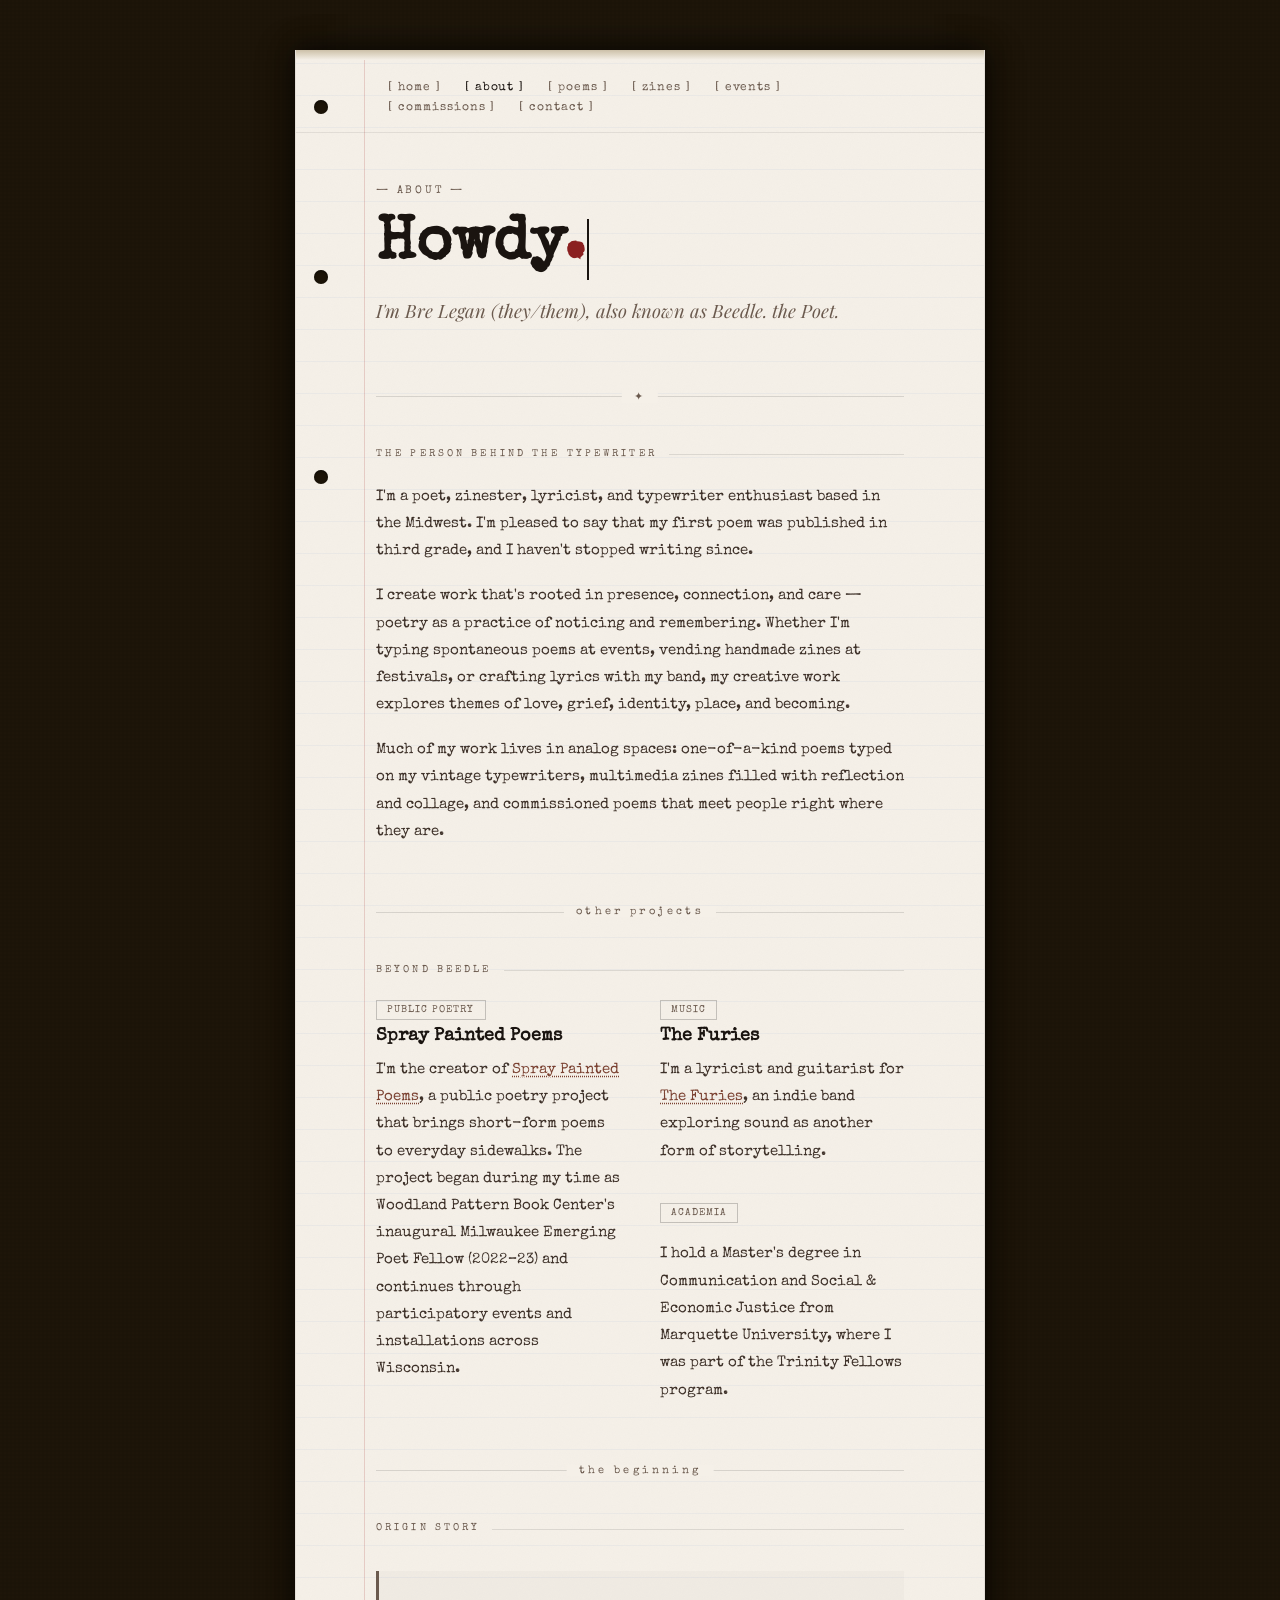
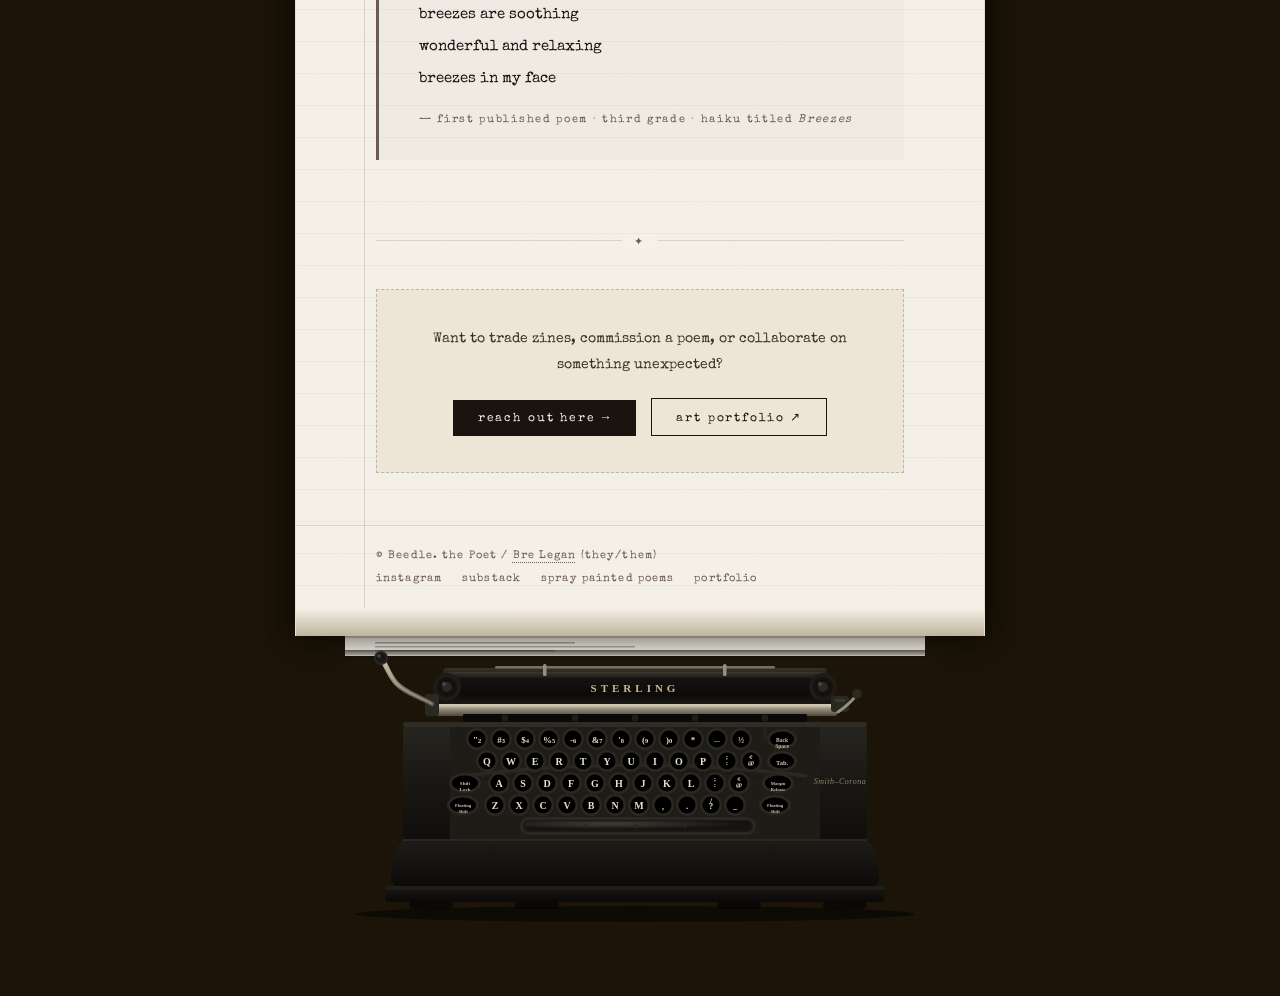
==== commit caf47fc5: "Add files via upload" ====
--- a/about.html
+++ b/about.html
@@ -4,13 +4,396 @@
   <meta charset="UTF-8" />
   <meta name="viewport" content="width=device-width, initial-scale=1.0" />
   <title>About · Beedle. the Poet</title>
-  <link rel="stylesheet" href="css/style.css" />
+  <link rel="preconnect" href="https://fonts.googleapis.com">
+  <link href="https://fonts.googleapis.com/css2?family=Special+Elite&family=Courier+Prime:ital,wght@0,400;0,700;1,400&family=Playfair+Display:ital@0;1&display=swap" rel="stylesheet">
+  <style>
+@import url('https://fonts.googleapis.com/css2?family=Special+Elite&family=Courier+Prime:ital,wght@0,400;0,700;1,400&family=Playfair+Display:ital@0;1&display=swap');
+
+/* ─── Variables ─── */
+:root {
+  --paper:        #f5f0e8;
+  --paper-dark:   #ede6d6;
+  --paper-cream:  #faf7f0;
+  --ink:          #1a1410;
+  --ink-faded:    #3d3028;
+  --ink-light:    #6b5a4e;
+  --red-ink:      #8b2020;
+  --rust:         #7a4030;
+  --typewriter:   'Special Elite', 'Courier Prime', monospace;
+  --serif:        'Playfair Display', Georgia, serif;
+}
+
+/* ─── Reset & Base ─── */
+*, *::before, *::after { box-sizing: border-box; margin: 0; padding: 0; }
+html { scroll-behavior: smooth; }
+
+body {
+  background-color: #1c1408;
+  background-image:
+    url("data:image/svg+xml,%3Csvg xmlns='http://www.w3.org/2000/svg' width='4' height='4'%3E%3Crect width='4' height='4' fill='%231c1408'/%3E%3Ccircle cx='1' cy='1' r='0.5' fill='%23261c0e' opacity='0.6'/%3E%3Ccircle cx='3' cy='3' r='0.5' fill='%23140e04' opacity='0.6'/%3E%3C/svg%3E");
+  font-family: var(--typewriter);
+  color: var(--ink);
+  min-height: 100vh;
+  overflow-x: hidden;
+}
+
+/* ─── Page wrapper ─── */
+.page-wrap {
+  max-width: 690px;
+  margin: 0 auto;
+  padding-top: 50px;
+  padding-left: 0;
+  padding-right: 0;
+  overflow: visible;
+}
+
+/* ════════════════════════════════
+   TYPEWRITER FOOTER SVG
+   ════════════════════════════════ */
+.typewriter-footer {
+  display: block;
+  width: 100%;
+  line-height: 0;
+  font-size: 0;
+  padding-bottom: 40px;
+}
+.typewriter-footer img {
+  display: block;
+  width: 100%;
+  height: auto;
+}
+
+/* ─── Paper sheet ─── */
+.paper {
+  position: relative;
+  background: var(--paper);
+  border-left:  1px solid rgba(0,0,0,0.07);
+  border-right: 1px solid rgba(0,0,0,0.07);
+  box-shadow:
+    -6px 0 30px rgba(0,0,0,0.35),
+     6px 0 30px rgba(0,0,0,0.35),
+     0 -4px 20px rgba(0,0,0,0.2);
+}
+
+/* Paper texture overlay */
+.paper::after {
+  content: '';
+  position: absolute;
+  inset: 0;
+  background-image:
+    url("data:image/svg+xml,%3Csvg xmlns='http://www.w3.org/2000/svg' width='300' height='300'%3E%3Cfilter id='n'%3E%3CfeTurbulence type='fractalNoise' baseFrequency='0.9' numOctaves='4' stitchTiles='stitch'/%3E%3CfeColorMatrix type='saturate' values='0'/%3E%3C/filter%3E%3Crect width='300' height='300' filter='url(%23n)' opacity='0.03'/%3E%3C/svg%3E");
+  pointer-events: none;
+  z-index: 1;
+}
+
+/* Ruled lines */
+.paper-lines {
+  position: absolute;
+  inset: 0;
+  pointer-events: none;
+  z-index: 0;
+}
+.paper-lines::after {
+  content: '';
+  position: absolute;
+  inset: 0;
+  background-image: repeating-linear-gradient(
+    to bottom,
+    transparent 0px,
+    transparent 31px,
+    rgba(100,140,200,0.07) 31px,
+    rgba(100,140,200,0.07) 32px
+  );
+  background-position: 0 88px;
+}
+
+/* Red margin line */
+.margin-line {
+  position: absolute;
+  left: 68px; top: 0; bottom: 0;
+  width: 1px;
+  background: rgba(160,40,40,0.18);
+  pointer-events: none;
+  z-index: 2;
+}
+
+/* Hole punches */
+.hole-punch {
+  position: absolute;
+  left: 18px;
+  width: 14px; height: 14px;
+  border-radius: 50%;
+  background: #1c1408;
+  box-shadow: inset 0 1px 3px rgba(0,0,0,0.6);
+  z-index: 3;
+}
+
+/* Top edge of paper (where it curls out of platen) */
+.paper-top-edge {
+  height: 10px;
+  background: linear-gradient(to bottom, #ccc0a8, var(--paper));
+  position: relative;
+  z-index: 5;
+}
+
+/* Bottom of paper fades into the typewriter slot */
+.paper-bottom-fade {
+  height: 28px;
+  background: linear-gradient(to bottom, var(--paper), #bfb49c);
+  position: relative;
+  z-index: 4;
+}
+
+/* ─── Navigation ─── */
+nav.site-nav {
+  position: relative;
+  z-index: 100;
+  padding: 18px 80px 14px;
+  display: flex;
+  gap: 0;
+  flex-wrap: wrap;
+  border-bottom: 1px solid rgba(0,0,0,0.08);
+}
+nav.site-nav a {
+  font-family: var(--typewriter);
+  font-size: 0.75rem;
+  letter-spacing: 0.08em;
+  text-decoration: none;
+  color: var(--ink-light);
+  padding: 4px 12px;
+  transition: color 0.2s;
+  text-transform: lowercase;
+}
+nav.site-nav a::before { content: '[ '; }
+nav.site-nav a::after  { content: ' ]'; }
+nav.site-nav a:hover,
+nav.site-nav a.active  { color: var(--ink); }
+
+/* ─── Hero ─── */
+.hero {
+  position: relative;
+  z-index: 10;
+  padding: 48px 80px 40px;
+}
+.hero-eyebrow {
+  font-family: var(--typewriter);
+  font-size: 0.7rem;
+  letter-spacing: 0.25em;
+  color: var(--ink-light);
+  text-transform: uppercase;
+  margin-bottom: 12px;
+}
+.hero-title {
+  font-family: var(--typewriter);
+  font-size: clamp(2.4rem, 5vw, 3.8rem);
+  line-height: 1.05;
+  color: var(--ink);
+}
+.hero-title .period { color: var(--red-ink); }
+.hero-subtitle {
+  font-family: var(--serif);
+  font-style: italic;
+  font-size: clamp(0.95rem, 2vw, 1.15rem);
+  color: var(--ink-light);
+  margin-top: 16px;
+  line-height: 1.6;
+  max-width: 520px;
+}
+.hero-subtitle em {
+  font-style: normal;
+  text-decoration: underline;
+  text-decoration-style: dotted;
+  text-underline-offset: 3px;
+}
+
+/* Blinking cursor */
+.cursor {
+  display: inline-block;
+  width: 2px; height: 1em;
+  background: var(--ink);
+  vertical-align: middle;
+  animation: blink 1.1s step-end infinite;
+  margin-left: 2px;
+}
+@keyframes blink { 0%,100%{opacity:1} 50%{opacity:0} }
+
+/* ─── Divider ─── */
+.divider {
+  position: relative;
+  z-index: 10;
+  margin: 8px 80px;
+  border: none;
+  border-top: 1px solid rgba(0,0,0,0.12);
+  overflow: visible;
+}
+.divider::after {
+  content: attr(data-text);
+  position: absolute;
+  top: -0.6em; left: 50%;
+  transform: translateX(-50%);
+  background: var(--paper);
+  padding: 0 12px;
+  font-family: var(--typewriter);
+  font-size: 0.7rem;
+  letter-spacing: 0.3em;
+  color: var(--ink-light);
+}
+
+/* ─── Sections ─── */
+.section {
+  position: relative;
+  z-index: 10;
+  padding: 40px 80px;
+}
+.section-label {
+  font-family: var(--typewriter);
+  font-size: 0.65rem;
+  letter-spacing: 0.3em;
+  text-transform: uppercase;
+  color: var(--ink-light);
+  margin-bottom: 20px;
+  display: flex;
+  align-items: center;
+  gap: 12px;
+}
+.section-label::after {
+  content: ''; flex: 1;
+  height: 1px; background: rgba(0,0,0,0.1);
+}
+
+h2 {
+  font-family: var(--typewriter);
+  font-size: clamp(1.3rem,3vw,1.8rem);
+  color: var(--ink); margin-bottom: 20px; line-height: 1.2;
+}
+h3 { font-family: var(--typewriter); font-size: 1.1rem; color: var(--ink); margin-bottom: 12px; }
+p {
+  font-family: var(--typewriter);
+  font-size: 0.92rem; line-height: 1.85;
+  color: var(--ink-faded); margin-bottom: 1.2em;
+}
+a { color: var(--rust); text-decoration: underline; text-decoration-style: dotted; text-underline-offset: 3px; }
+a:hover { color: var(--red-ink); }
+
+/* ─── Process list ─── */
+.process-list { list-style: none; margin: 0 0 1.5em; }
+.process-list li {
+  display: flex; gap: 16px; margin-bottom: 14px;
+  font-family: var(--typewriter); font-size: 0.9rem; line-height: 1.7; color: var(--ink-faded);
+}
+.process-list li .step-num {
+  flex-shrink: 0; font-size: 0.7rem; color: var(--red-ink);
+  letter-spacing: 0.1em; padding-top: 3px; min-width: 28px;
+}
+
+/* ─── Poem card ─── */
+.poem-card {
+  background: var(--paper-cream);
+  border: 1px solid rgba(0,0,0,0.08);
+  padding: 32px 36px; margin-bottom: 24px;
+  box-shadow: 1px 2px 8px rgba(0,0,0,0.08);
+}
+.poem-title {
+  font-size: 0.75rem; letter-spacing: 0.2em; text-transform: lowercase;
+  color: var(--ink-light); margin-bottom: 16px; padding-bottom: 10px;
+  border-bottom: 1px dashed rgba(0,0,0,0.15);
+}
+.poem-body { font-size: 0.92rem; line-height: 2; color: var(--ink); white-space: pre-line; }
+
+/* ─── Zine cards ─── */
+.zines-grid {
+  display: grid; grid-template-columns: repeat(auto-fill, minmax(280px,1fr));
+  gap: 24px; margin-top: 8px;
+}
+.zine-card {
+  position: relative; background: var(--paper-cream);
+  border: 1px solid rgba(0,0,0,0.1); padding: 28px 28px 24px;
+  box-shadow: 2px 3px 12px rgba(0,0,0,0.1);
+  transition: transform 0.2s, box-shadow 0.2s;
+}
+.zine-card:hover { transform: translateY(-2px) rotate(0.3deg); box-shadow: 4px 8px 24px rgba(0,0,0,0.15); }
+.zine-spine { position: absolute; left: 0; top: 0; bottom: 0; width: 6px; }
+.zine-year { font-size: 0.65rem; letter-spacing: 0.25em; color: var(--ink-light); margin-bottom: 8px; }
+.zine-title { font-family: var(--typewriter); font-size: 1rem; color: var(--ink); margin-bottom: 8px; line-height: 1.3; }
+.zine-subtitle { font-family: var(--serif); font-style: italic; font-size: 0.8rem; color: var(--ink-light); margin-bottom: 14px; }
+.zine-desc { font-size: 0.8rem; line-height: 1.65; color: var(--ink-faded); margin-bottom: 0; }
+
+/* ─── FAQ ─── */
+.faq-item { margin-bottom: 20px; padding-left: 20px; border-left: 2px solid rgba(0,0,0,0.08); }
+.faq-q { font-family: var(--typewriter); font-size: 0.88rem; font-weight: 700; color: var(--ink); margin-bottom: 6px; }
+.faq-q::before { content: 'Q: '; color: var(--red-ink); }
+.faq-a { font-size: 0.85rem; line-height: 1.7; color: var(--ink-faded); margin: 0; }
+.faq-a::before { content: 'A: '; color: var(--ink-light); }
+
+/* ─── CTA box ─── */
+.contact-box {
+  background: var(--paper-dark); border: 1px dashed rgba(0,0,0,0.2);
+  padding: 36px; text-align: center; margin: 0 0 12px;
+}
+.contact-box p { font-size: 0.88rem; max-width: 460px; margin: 0 auto 20px; }
+
+/* ─── Buttons ─── */
+.btn {
+  display: inline-block; font-family: var(--typewriter);
+  font-size: 0.78rem; letter-spacing: 0.15em; text-transform: lowercase;
+  text-decoration: none; color: var(--ink); border: 1.5px solid var(--ink);
+  padding: 10px 24px; transition: background 0.2s, color 0.2s;
+}
+.btn:hover { background: var(--ink); color: var(--paper); text-decoration: none; }
+.btn-ink { background: var(--ink); color: var(--paper); }
+.btn-ink:hover { background: var(--ink-faded); color: var(--paper); }
+
+/* ─── Haiku ─── */
+.haiku {
+  margin: 32px 0; padding: 28px 40px;
+  border-left: 3px solid var(--ink-light);
+  font-family: var(--typewriter); font-size: 0.92rem; line-height: 2.2;
+  color: var(--ink); background: rgba(0,0,0,0.02);
+}
+.haiku cite {
+  display: block; margin-top: 12px;
+  font-size: 0.7rem; letter-spacing: 0.15em;
+  color: var(--ink-light); font-style: normal;
+}
+
+/* ─── Sticker ─── */
+.sticker {
+  display: inline-block; font-family: var(--typewriter); font-size: 0.65rem;
+  letter-spacing: 0.1em; padding: 4px 10px; border: 1px solid rgba(0,0,0,0.2);
+  color: var(--ink-light); margin-bottom: 8px; text-transform: uppercase;
+}
+
+/* ─── Bio grid ─── */
+.bio-grid { display: grid; grid-template-columns: 1fr 1fr; gap: 40px; align-items: start; }
+@media (max-width: 600px) { .bio-grid { grid-template-columns: 1fr; } }
+
+/* ─── Event list ─── */
+.event-list { list-style: none; }
+.event-list li {
+  padding: 6px 0; font-size: 0.88rem; color: var(--ink-faded);
+  border-bottom: 1px dotted rgba(0,0,0,0.1); display: flex; gap: 12px;
+}
+.event-list li::before { content: '•'; color: var(--red-ink); flex-shrink: 0; }
+
+/* ─── Poems intro ─── */
+.poems-intro {
+  font-family: var(--serif); font-style: italic; font-size: 1rem; line-height: 1.8;
+  color: var(--ink-light); border-bottom: 1px dashed rgba(0,0,0,0.12);
+  padding-bottom: 24px; margin-bottom: 32px;
+}
+
+/* ─── Responsive ─── */
+@media (max-width: 700px) {
+  .section, .hero, nav.site-nav { padding-left: 36px; padding-right: 28px; }
+  .divider { margin-left: 36px; margin-right: 36px; }
+  .margin-line { left: 28px; }
+  .zines-grid { grid-template-columns: 1fr; }
+}
+
+  </style>
 </head>
 <body>
-
 <div class="page-wrap">
-
-  <!-- PAPER SHEET — content flows top to bottom, bottom tucks into typewriter -->
   <div class="paper">
     <div class="paper-top-edge"></div>
     <div class="paper-lines"></div>
@@ -18,7 +401,6 @@
     <div class="hole-punch" style="top:50px"></div>
     <div class="hole-punch" style="top:220px"></div>
     <div class="hole-punch" style="top:420px"></div>
-
     <nav class="site-nav">
       <a href="index.html">home</a>
       <a href="about.html" class="active">about</a>
@@ -28,24 +410,19 @@
       <a href="commissions.html">commissions</a>
       <a href="contact.html">contact</a>
     </nav>
-
     <header class="hero">
       <p class="hero-eyebrow">— about —</p>
       <h1 class="hero-title">Howdy<span class="period">.</span><span class="cursor"></span></h1>
       <p class="hero-subtitle">I'm Bre Legan (they/them), also known as Beedle. the Poet.</p>
     </header>
-
     <hr class="divider" data-text="✦" />
-
     <section class="section">
       <p class="section-label">the person behind the typewriter</p>
       <p>I'm a poet, zinester, lyricist, and typewriter enthusiast based in the Midwest. I'm pleased to say that my first poem was published in third grade, and I haven't stopped writing since.</p>
       <p>I create work that's rooted in presence, connection, and care — poetry as a practice of noticing and remembering. Whether I'm typing spontaneous poems at events, vending handmade zines at festivals, or crafting lyrics with my band, my creative work explores themes of love, grief, identity, place, and becoming.</p>
       <p>Much of my work lives in analog spaces: one-of-a-kind poems typed on my vintage typewriters, multimedia zines filled with reflection and collage, and commissioned poems that meet people right where they are.</p>
     </section>
-
     <hr class="divider" data-text="other projects" />
-
     <section class="section">
       <p class="section-label">beyond beedle</p>
       <div class="bio-grid">
@@ -58,26 +435,17 @@
           <span class="sticker">music</span>
           <h3>The Furies</h3>
           <p>I'm a lyricist and guitarist for <a href="https://www.instagram.com/thefuriesband" target="_blank">The Furies</a>, an indie band exploring sound as another form of storytelling.</p>
-          <span class="sticker" style="margin-top: 20px; display: inline-block;">academia</span>
-          <p style="margin-top: 10px;">I hold a Master's degree in Communication and Social &amp; Economic Justice from Marquette University, where I was part of the Trinity Fellows program.</p>
+          <span class="sticker" style="margin-top:20px;display:inline-block;">academia</span>
+          <p style="margin-top:10px;">I hold a Master's degree in Communication and Social &amp; Economic Justice from Marquette University, where I was part of the Trinity Fellows program.</p>
         </div>
       </div>
     </section>
-
     <hr class="divider" data-text="the beginning" />
-
     <section class="section">
       <p class="section-label">origin story</p>
-      <div class="haiku">
-        breezes are soothing<br>
-        wonderful and relaxing<br>
-        breezes in my face
-        <cite>— first published poem · third grade · haiku titled <em>Breezes</em></cite>
-      </div>
+      <div class="haiku">breezes are soothing<br>wonderful and relaxing<br>breezes in my face<cite>— first published poem · third grade · haiku titled <em>Breezes</em></cite></div>
     </section>
-
     <hr class="divider" data-text="✦" />
-
     <section class="section">
       <div class="contact-box">
         <p>Want to trade zines, commission a poem, or collaborate on something unexpected?</p>
@@ -86,7 +454,6 @@
         <a href="https://brelegan.com" target="_blank" class="btn">art portfolio ↗</a>
       </div>
     </section>
-
     <footer class="site-footer" style="position:relative;z-index:10;padding:24px 80px;border-top:1px solid rgba(0,0,0,0.1);display:flex;justify-content:space-between;align-items:center;flex-wrap:wrap;gap:12px;">
       <span style="font-family:var(--typewriter);font-size:0.7rem;letter-spacing:0.1em;color:var(--ink-light);">© Beedle. the Poet / <a href="https://brelegan.com" target="_blank" style="color:inherit;">Bre Legan</a> (they/them)</span>
       <nav style="display:flex;gap:20px;">
@@ -96,15 +463,340 @@
         <a href="https://brelegan.com" target="_blank" style="font-family:var(--typewriter);font-size:0.7rem;letter-spacing:0.1em;color:var(--ink-light);text-decoration:none;">portfolio</a>
       </nav>
     </footer>
-
     <div class="paper-bottom-fade"></div>
-  </div><!-- /paper -->
-
-    <!-- SMITH CORONA 1943 — paper feeds out of the platen at top of machine -->
+  </div>
   <div class="typewriter-footer">
-    <img src="typewriter.svg" alt="Smith-Corona Sterling typewriter illustration" style="display:block;width:100%;height:auto;" />
+<svg width="100%" viewBox="0 0 690 320" role="img" xmlns="http://www.w3.org/2000/svg" style="">
+<title style="fill:rgb(0, 0, 0);stroke:none;color:rgb(0, 0, 0);stroke-width:1px;stroke-linecap:butt;stroke-linejoin:miter;opacity:1;font-family:&quot;Anthropic Sans&quot;, -apple-system, BlinkMacSystemFont, &quot;Segoe UI&quot;, sans-serif;font-size:16px;font-weight:400;text-anchor:start;dominant-baseline:auto">Smith-Corona Sterling typewriter illustration</title>
+<desc style="fill:rgb(0, 0, 0);stroke:none;color:rgb(0, 0, 0);stroke-width:1px;stroke-linecap:butt;stroke-linejoin:miter;opacity:1;font-family:&quot;Anthropic Sans&quot;, -apple-system, BlinkMacSystemFont, &quot;Segoe UI&quot;, sans-serif;font-size:16px;font-weight:400;text-anchor:start;dominant-baseline:auto">Front-facing illustration of a 1943 Smith-Corona Sterling typewriter, black body with round glass-topped keys on tall stems, prominent chrome carriage return lever, STERLING badge on platen bar, paper emerging from the top.</desc>
+<defs>
+  <linearGradient id="bodyG" x1="0" y1="0" x2="0" y2="1">
+    <stop offset="0%" stop-color="#272520"/>
+    <stop offset="50%" stop-color="#1a1814"/>
+    <stop offset="100%" stop-color="#0f0e0c"/>
+  </linearGradient>
+  <linearGradient id="platenG" x1="0" y1="0" x2="0" y2="1">
+    <stop offset="0%" stop-color="#353228"/>
+    <stop offset="30%" stop-color="#141210"/>
+    <stop offset="70%" stop-color="#0c0b09"/>
+    <stop offset="100%" stop-color="#1e1c18"/>
+  </linearGradient>
+  <linearGradient id="chromeG" x1="0" y1="0" x2="0" y2="1">
+    <stop offset="0%" stop-color="#d8d0c0"/>
+    <stop offset="35%" stop-color="#a09880"/>
+    <stop offset="65%" stop-color="#787060"/>
+    <stop offset="100%" stop-color="#504840"/>
+  </linearGradient>
+  <linearGradient id="keyG" cx="38%" cy="32%" r="58%" gradientUnits="objectBoundingBox">
+    <stop offset="0%" stop-color="#4a4640" stop-opacity="0.7"/>
+    <stop offset="100%" stop-color="#1a1814" stop-opacity="0.95"/>
+  </linearGradient>
+  <radialGradient id="keyRad" cx="38%" cy="32%" r="58%">
+    <stop offset="0%" stop-color="#4a4640"/>
+    <stop offset="100%" stop-color="#141210"/>
+  </radialGradient>
+  <radialGradient id="keyShine" cx="35%" cy="28%" r="55%">
+    <stop offset="0%" stop-color="#c8c0b0" stop-opacity="0.55"/>
+    <stop offset="45%" stop-color="#706860" stop-opacity="0.2"/>
+    <stop offset="100%" stop-color="#141210" stop-opacity="0.9"/>
+  </radialGradient>
+  <linearGradient id="baseG" x1="0" y1="0" x2="0" y2="1">
+    <stop offset="0%" stop-color="#1a1814"/>
+    <stop offset="100%" stop-color="#0a0908"/>
+  </linearGradient>
+  <linearGradient id="paperFade" x1="0" y1="0" x2="0" y2="1">
+    <stop offset="0%" stop-color="rgba(0,0,0,0.6)"/>
+    <stop offset="100%" stop-color="rgba(0,0,0,0)"/>
+  </linearGradient>
+  <linearGradient id="skirtG" x1="0" y1="0" x2="0" y2="1">
+    <stop offset="0%" stop-color="#1e1c18"/>
+    <stop offset="100%" stop-color="#0a0908"/>
+  </linearGradient>
+<mask id="imagine-text-gaps-62n0mh" maskUnits="userSpaceOnUse"><rect x="0" y="0" width="690" height="320" fill="white"/><rect x="291.03125" y="43.5" width="97.9375" height="17" fill="black" rx="2"/><rect x="511.71875" y="138.5" width="66.5625" height="13.5" fill="black" rx="2"/><rect x="-8.34375" y="-6.5" width="16.6875" height="14.5" fill="black" rx="2"/><rect x="-9.203125" y="-6.5" width="18.40625" height="14.5" fill="black" rx="2"/><rect x="-9" y="-6.5" width="18" height="14.5" fill="black" rx="2"/><rect x="-9.90625" y="-6.5" width="19.8125" height="14.5" fill="black" rx="2"/><rect x="-7.8125" y="-6.5" width="15.625" height="14.5" fill="black" rx="2"/><rect x="-9.40625" y="-6.5" width="18.8125" height="14.5" fill="black" rx="2"/><rect x="-7.421875" y="-6.5" width="14.84375" height="14.5" fill="black" rx="2"/><rect x="-8.125" y="-6.5" width="16.25" height="14.5" fill="black" rx="2"/><rect x="-8.296875" y="-6.5" width="16.59375" height="14.5" fill="black" rx="2"/><rect x="-6.171875" y="-6.5" width="12.34375" height="14.5" fill="black" rx="2"/><rect x="-6.796875" y="-4.5" width="13.59375" height="11.5" fill="black" rx="2"/><rect x="-8.296875" y="-5.5" width="16.59375" height="13.5" fill="black" rx="2"/><rect x="-12.265625" y="-4.5" width="24.53125" height="16.5" fill="black" rx="2"/><rect x="-8.109375" y="-7.5" width="16.21875" height="16" fill="black" rx="2"/><rect x="-9.640625" y="-7.5" width="19.28125" height="16" fill="black" rx="2"/><rect x="-7.609375" y="-7.5" width="15.21875" height="16" fill="black" rx="2"/><rect x="-8" y="-7.5" width="16" height="16" fill="black" rx="2"/><rect x="-7.421875" y="-7.5" width="14.84375" height="16" fill="black" rx="2"/><rect x="-7.671875" y="-7.5" width="15.34375" height="16" fill="black" rx="2"/><rect x="-8.171875" y="-7.5" width="16.34375" height="16" fill="black" rx="2"/><rect x="-6.234375" y="-7.5" width="12.46875" height="16" fill="black" rx="2"/><rect x="-8.109375" y="-7.5" width="16.21875" height="16" fill="black" rx="2"/><rect x="-7.515625" y="-7.5" width="15.03125" height="16" fill="black" rx="2"/><rect x="-5.296875" y="-11" width="10.59375" height="18.5" fill="black" rx="2"/><rect x="-7.390625" y="-11" width="14.78125" height="18.5" fill="black" rx="2"/><rect x="-11.328125" y="-4.5" width="22.65625" height="11.5" fill="black" rx="2"/><rect x="-10.21875" y="-5" width="20.4375" height="16" fill="black" rx="2"/><rect x="-7.796875" y="-7.5" width="15.59375" height="16" fill="black" rx="2"/><rect x="-7.25" y="-7.5" width="14.5" height="16" fill="black" rx="2"/><rect x="-8.171875" y="-7.5" width="16.34375" height="16" fill="black" rx="2"/><rect x="-7.359375" y="-7.5" width="14.71875" height="16" fill="black" rx="2"/><rect x="-8.046875" y="-7.5" width="16.09375" height="16" fill="black" rx="2"/><rect x="-8.578125" y="-7.5" width="17.15625" height="16" fill="black" rx="2"/><rect x="-6.984375" y="-7.5" width="13.96875" height="16" fill="black" rx="2"/><rect x="-8.09375" y="-7.5" width="16.1875" height="16" fill="black" rx="2"/><rect x="-7.4375" y="-7.5" width="14.875" height="16" fill="black" rx="2"/><rect x="-5.296875" y="-10.5" width="10.59375" height="18" fill="black" rx="2"/><rect x="-7.390625" y="-10.5" width="14.78125" height="18" fill="black" rx="2"/><rect x="-12.9375" y="-4.5" width="25.875" height="15" fill="black" rx="2"/><rect x="-13.609375" y="-4.5" width="27.21875" height="15" fill="black" rx="2"/><rect x="-7.453125" y="-7.5" width="14.90625" height="16" fill="black" rx="2"/><rect x="-8.046875" y="-7.5" width="16.09375" height="16" fill="black" rx="2"/><rect x="-7.578125" y="-7.5" width="15.15625" height="16" fill="black" rx="2"/><rect x="-7.8125" y="-7.5" width="15.625" height="16" fill="black" rx="2"/><rect x="-7.796875" y="-7.5" width="15.59375" height="16" fill="black" rx="2"/><rect x="-8.203125" y="-7.5" width="16.40625" height="16" fill="black" rx="2"/><rect x="-9.125" y="-7.5" width="18.25" height="16" fill="black" rx="2"/><rect x="-5.3125" y="-6" width="10.625" height="13.5" fill="black" rx="2"/><rect x="-5.484375" y="-6.5" width="10.96875" height="14.5" fill="black" rx="2"/><rect x="-6.46875" y="-12" width="12.9375" height="19.5" fill="black" rx="2"/><rect x="-6.8125" y="-6" width="13.625" height="13.5" fill="black" rx="2"/><rect x="-13.609375" y="-4.5" width="27.21875" height="15" fill="black" rx="2"/></mask></defs>
+
+
+
+
+
+<!-- ═══ PAPER emerging from platen (top) ═══ -->
+<rect x="50" y="0" width="580" height="20" fill="#f5f0e8" style="fill:rgb(240, 235, 224);stroke:none;color:rgb(0, 0, 0);stroke-width:1px;stroke-linecap:butt;stroke-linejoin:miter;opacity:1;font-family:&quot;Anthropic Sans&quot;, -apple-system, BlinkMacSystemFont, &quot;Segoe UI&quot;, sans-serif;font-size:16px;font-weight:400;text-anchor:start;dominant-baseline:auto"/>
+<rect x="50" y="0" width="580" height="2" fill="#e0dbd0" style="fill:rgb(205, 196, 176);stroke:none;color:rgb(0, 0, 0);stroke-width:1px;stroke-linecap:butt;stroke-linejoin:miter;opacity:1;font-family:&quot;Anthropic Sans&quot;, -apple-system, BlinkMacSystemFont, &quot;Segoe UI&quot;, sans-serif;font-size:16px;font-weight:400;text-anchor:start;dominant-baseline:auto"/>
+<line x1="50" y1="18" x2="630" y2="18" stroke="rgba(0,0,0,0.12)" stroke-width="1" style="fill:rgb(0, 0, 0);stroke:rgba(0, 0, 0, 0.12);color:rgb(0, 0, 0);stroke-width:1px;stroke-linecap:butt;stroke-linejoin:miter;opacity:1;font-family:&quot;Anthropic Sans&quot;, -apple-system, BlinkMacSystemFont, &quot;Segoe UI&quot;, sans-serif;font-size:16px;font-weight:400;text-anchor:start;dominant-baseline:auto"/>
+<!-- typed text lines on paper (decorative) -->
+<rect x="80" y="6" width="200" height="1.5" rx="0.5" fill="rgba(30,25,15,0.35)" style="fill:rgba(30, 25, 15, 0.35);stroke:none;color:rgb(0, 0, 0);stroke-width:1px;stroke-linecap:butt;stroke-linejoin:miter;opacity:1;font-family:&quot;Anthropic Sans&quot;, -apple-system, BlinkMacSystemFont, &quot;Segoe UI&quot;, sans-serif;font-size:16px;font-weight:400;text-anchor:start;dominant-baseline:auto"/>
+<rect x="80" y="10" width="260" height="1.5" rx="0.5" fill="rgba(30,25,15,0.3)" style="fill:rgba(30, 25, 15, 0.3);stroke:none;color:rgb(0, 0, 0);stroke-width:1px;stroke-linecap:butt;stroke-linejoin:miter;opacity:1;font-family:&quot;Anthropic Sans&quot;, -apple-system, BlinkMacSystemFont, &quot;Segoe UI&quot;, sans-serif;font-size:16px;font-weight:400;text-anchor:start;dominant-baseline:auto"/>
+<rect x="80" y="14" width="180" height="1.5" rx="0.5" fill="rgba(30,25,15,0.25)" style="fill:rgba(30, 25, 15, 0.25);stroke:none;color:rgb(0, 0, 0);stroke-width:1px;stroke-linecap:butt;stroke-linejoin:miter;opacity:1;font-family:&quot;Anthropic Sans&quot;, -apple-system, BlinkMacSystemFont, &quot;Segoe UI&quot;, sans-serif;font-size:16px;font-weight:400;text-anchor:start;dominant-baseline:auto"/>
+<rect x="80" y="18" width="0" height="1.5" rx="0.5" fill="rgba(30,25,15,0.2)" style="fill:rgba(30, 25, 15, 0.2);stroke:none;color:rgb(0, 0, 0);stroke-width:1px;stroke-linecap:butt;stroke-linejoin:miter;opacity:1;font-family:&quot;Anthropic Sans&quot;, -apple-system, BlinkMacSystemFont, &quot;Segoe UI&quot;, sans-serif;font-size:16px;font-weight:400;text-anchor:start;dominant-baseline:auto"/>
+<!-- paper shadow onto machine -->
+<rect x="50" y="14" width="580" height="8" fill="url(#paperFade)" style="stroke:none;color:rgb(0, 0, 0);stroke-width:1px;stroke-linecap:butt;stroke-linejoin:miter;opacity:1;font-family:&quot;Anthropic Sans&quot;, -apple-system, BlinkMacSystemFont, &quot;Segoe UI&quot;, sans-serif;font-size:16px;font-weight:400;text-anchor:start;dominant-baseline:auto"/>
+
+<!-- ═══ CARRIAGE ASSEMBLY ═══ -->
+<!-- Main platen bar — wide, high-profile -->
+<rect x="148" y="32" width="384" height="38" rx="4" fill="url(#platenG)" style="stroke:none;color:rgb(0, 0, 0);stroke-width:1px;stroke-linecap:butt;stroke-linejoin:miter;opacity:1;font-family:&quot;Anthropic Sans&quot;, -apple-system, BlinkMacSystemFont, &quot;Segoe UI&quot;, sans-serif;font-size:16px;font-weight:400;text-anchor:start;dominant-baseline:auto"/>
+<!-- platen cylinder highlight -->
+<rect x="152" y="34" width="376" height="7" rx="3" fill="#2e2c24" opacity="0.6" style="fill:rgb(46, 44, 36);stroke:none;color:rgb(0, 0, 0);stroke-width:1px;stroke-linecap:butt;stroke-linejoin:miter;opacity:0.6;font-family:&quot;Anthropic Sans&quot;, -apple-system, BlinkMacSystemFont, &quot;Segoe UI&quot;, sans-serif;font-size:16px;font-weight:400;text-anchor:start;dominant-baseline:auto"/>
+<rect x="152" y="36" width="376" height="2" rx="1" fill="#484440" opacity="0.4" style="fill:rgb(72, 68, 64);stroke:none;color:rgb(0, 0, 0);stroke-width:1px;stroke-linecap:butt;stroke-linejoin:miter;opacity:0.4;font-family:&quot;Anthropic Sans&quot;, -apple-system, BlinkMacSystemFont, &quot;Segoe UI&quot;, sans-serif;font-size:16px;font-weight:400;text-anchor:start;dominant-baseline:auto"/>
+<!-- STERLING badge text -->
+<text x="340" y="56" font-family="Georgia,serif" font-size="11" font-weight="bold" fill="#c8b890" text-anchor="middle" letter-spacing="4" style="fill:rgb(200, 184, 144);stroke:none;color:rgb(0, 0, 0);stroke-width:1px;stroke-linecap:butt;stroke-linejoin:miter;opacity:1;font-family:Georgia, serif;font-size:11px;font-weight:700;text-anchor:middle;dominant-baseline:auto">STERLING</text>
+
+<!-- Platen knob left -->
+<circle cx="152" cy="51" r="14" fill="#1e1c16" style="fill:rgb(30, 28, 22);stroke:none;color:rgb(0, 0, 0);stroke-width:1px;stroke-linecap:butt;stroke-linejoin:miter;opacity:1;font-family:&quot;Anthropic Sans&quot;, -apple-system, BlinkMacSystemFont, &quot;Segoe UI&quot;, sans-serif;font-size:16px;font-weight:400;text-anchor:start;dominant-baseline:auto"/>
+<circle cx="152" cy="51" r="10" fill="#141210" style="fill:rgb(20, 18, 16);stroke:none;color:rgb(0, 0, 0);stroke-width:1px;stroke-linecap:butt;stroke-linejoin:miter;opacity:1;font-family:&quot;Anthropic Sans&quot;, -apple-system, BlinkMacSystemFont, &quot;Segoe UI&quot;, sans-serif;font-size:16px;font-weight:400;text-anchor:start;dominant-baseline:auto"/>
+<circle cx="152" cy="51" r="5" fill="#2a2820" style="fill:rgb(42, 40, 32);stroke:none;color:rgb(0, 0, 0);stroke-width:1px;stroke-linecap:butt;stroke-linejoin:miter;opacity:1;font-family:&quot;Anthropic Sans&quot;, -apple-system, BlinkMacSystemFont, &quot;Segoe UI&quot;, sans-serif;font-size:16px;font-weight:400;text-anchor:start;dominant-baseline:auto"/>
+<circle cx="149" cy="48" r="2" fill="#5a5448" opacity="0.7" style="fill:rgb(90, 84, 72);stroke:none;color:rgb(0, 0, 0);stroke-width:1px;stroke-linecap:butt;stroke-linejoin:miter;opacity:0.7;font-family:&quot;Anthropic Sans&quot;, -apple-system, BlinkMacSystemFont, &quot;Segoe UI&quot;, sans-serif;font-size:16px;font-weight:400;text-anchor:start;dominant-baseline:auto"/>
+<!-- Platen knob right -->
+<circle cx="528" cy="51" r="14" fill="#1e1c16" style="fill:rgb(30, 28, 22);stroke:none;color:rgb(0, 0, 0);stroke-width:1px;stroke-linecap:butt;stroke-linejoin:miter;opacity:1;font-family:&quot;Anthropic Sans&quot;, -apple-system, BlinkMacSystemFont, &quot;Segoe UI&quot;, sans-serif;font-size:16px;font-weight:400;text-anchor:start;dominant-baseline:auto"/>
+<circle cx="528" cy="51" r="10" fill="#141210" style="fill:rgb(20, 18, 16);stroke:none;color:rgb(0, 0, 0);stroke-width:1px;stroke-linecap:butt;stroke-linejoin:miter;opacity:1;font-family:&quot;Anthropic Sans&quot;, -apple-system, BlinkMacSystemFont, &quot;Segoe UI&quot;, sans-serif;font-size:16px;font-weight:400;text-anchor:start;dominant-baseline:auto"/>
+<circle cx="528" cy="51" r="5" fill="#2a2820" style="fill:rgb(42, 40, 32);stroke:none;color:rgb(0, 0, 0);stroke-width:1px;stroke-linecap:butt;stroke-linejoin:miter;opacity:1;font-family:&quot;Anthropic Sans&quot;, -apple-system, BlinkMacSystemFont, &quot;Segoe UI&quot;, sans-serif;font-size:16px;font-weight:400;text-anchor:start;dominant-baseline:auto"/>
+<circle cx="525" cy="48" r="2" fill="#5a5448" opacity="0.7" style="fill:rgb(90, 84, 72);stroke:none;color:rgb(0, 0, 0);stroke-width:1px;stroke-linecap:butt;stroke-linejoin:miter;opacity:0.7;font-family:&quot;Anthropic Sans&quot;, -apple-system, BlinkMacSystemFont, &quot;Segoe UI&quot;, sans-serif;font-size:16px;font-weight:400;text-anchor:start;dominant-baseline:auto"/>
+
+<!-- Paper bail wire -->
+<rect x="200" y="30" width="280" height="2.5" rx="1.2" fill="#888070" opacity="0.85" style="fill:rgb(136, 128, 112);stroke:none;color:rgb(0, 0, 0);stroke-width:1px;stroke-linecap:butt;stroke-linejoin:miter;opacity:0.85;font-family:&quot;Anthropic Sans&quot;, -apple-system, BlinkMacSystemFont, &quot;Segoe UI&quot;, sans-serif;font-size:16px;font-weight:400;text-anchor:start;dominant-baseline:auto"/>
+<rect x="248" y="28" width="3.5" height="12" rx="1.5" fill="#9a9080" style="fill:rgb(154, 144, 128);stroke:none;color:rgb(0, 0, 0);stroke-width:1px;stroke-linecap:butt;stroke-linejoin:miter;opacity:1;font-family:&quot;Anthropic Sans&quot;, -apple-system, BlinkMacSystemFont, &quot;Segoe UI&quot;, sans-serif;font-size:16px;font-weight:400;text-anchor:start;dominant-baseline:auto"/>
+<rect x="428" y="28" width="3.5" height="12" rx="1.5" fill="#9a9080" style="fill:rgb(154, 144, 128);stroke:none;color:rgb(0, 0, 0);stroke-width:1px;stroke-linecap:butt;stroke-linejoin:miter;opacity:1;font-family:&quot;Anthropic Sans&quot;, -apple-system, BlinkMacSystemFont, &quot;Segoe UI&quot;, sans-serif;font-size:16px;font-weight:400;text-anchor:start;dominant-baseline:auto"/>
+
+<!-- Carriage rail -->
+<rect x="138" y="68" width="404" height="12" rx="2" fill="url(#chromeG)" style="stroke:none;color:rgb(0, 0, 0);stroke-width:1px;stroke-linecap:butt;stroke-linejoin:miter;opacity:1;font-family:&quot;Anthropic Sans&quot;, -apple-system, BlinkMacSystemFont, &quot;Segoe UI&quot;, sans-serif;font-size:16px;font-weight:400;text-anchor:start;dominant-baseline:auto"/>
+<rect x="138" y="68" width="404" height="3" rx="1" fill="#d0c8b4" opacity="0.5" style="fill:rgb(208, 200, 180);stroke:none;color:rgb(0, 0, 0);stroke-width:1px;stroke-linecap:butt;stroke-linejoin:miter;opacity:0.5;font-family:&quot;Anthropic Sans&quot;, -apple-system, BlinkMacSystemFont, &quot;Segoe UI&quot;, sans-serif;font-size:16px;font-weight:400;text-anchor:start;dominant-baseline:auto"/>
+
+<!-- ═══ CARRIAGE RETURN LEVER — chrome S-curve, left side ═══ -->
+<!-- Base mount on carriage left -->
+<rect x="130" y="58" width="14" height="22" rx="3" fill="#2a2820" style="fill:rgb(42, 40, 32);stroke:none;color:rgb(0, 0, 0);stroke-width:1px;stroke-linecap:butt;stroke-linejoin:miter;opacity:1;font-family:&quot;Anthropic Sans&quot;, -apple-system, BlinkMacSystemFont, &quot;Segoe UI&quot;, sans-serif;font-size:16px;font-weight:400;text-anchor:start;dominant-baseline:auto"/>
+<!-- S-curve chrome arm -->
+<path d="M 137 68 C 128 62, 112 58, 102 48 C 94 40, 92 30, 86 22" stroke="url(#chromeG)" stroke-width="5" fill="none" stroke-linecap="round" style="fill:none;color:rgb(0, 0, 0);stroke-width:5px;stroke-linecap:round;stroke-linejoin:miter;opacity:1;font-family:&quot;Anthropic Sans&quot;, -apple-system, BlinkMacSystemFont, &quot;Segoe UI&quot;, sans-serif;font-size:16px;font-weight:400;text-anchor:start;dominant-baseline:auto"/>
+<path d="M 137 68 C 128 62, 112 58, 102 48 C 94 40, 92 30, 86 22" stroke="#c8c0a8" stroke-width="2" fill="none" stroke-linecap="round" opacity="0.5" style="fill:none;stroke:rgb(200, 192, 168);color:rgb(0, 0, 0);stroke-width:2px;stroke-linecap:round;stroke-linejoin:miter;opacity:0.5;font-family:&quot;Anthropic Sans&quot;, -apple-system, BlinkMacSystemFont, &quot;Segoe UI&quot;, sans-serif;font-size:16px;font-weight:400;text-anchor:start;dominant-baseline:auto"/>
+<!-- Lever handle knob -->
+<circle cx="86" cy="22" r="7" fill="#2a2820" style="fill:rgb(42, 40, 32);stroke:none;color:rgb(0, 0, 0);stroke-width:1px;stroke-linecap:butt;stroke-linejoin:miter;opacity:1;font-family:&quot;Anthropic Sans&quot;, -apple-system, BlinkMacSystemFont, &quot;Segoe UI&quot;, sans-serif;font-size:16px;font-weight:400;text-anchor:start;dominant-baseline:auto"/>
+<circle cx="86" cy="22" r="5" fill="#1a1814" style="fill:rgb(26, 24, 20);stroke:none;color:rgb(0, 0, 0);stroke-width:1px;stroke-linecap:butt;stroke-linejoin:miter;opacity:1;font-family:&quot;Anthropic Sans&quot;, -apple-system, BlinkMacSystemFont, &quot;Segoe UI&quot;, sans-serif;font-size:16px;font-weight:400;text-anchor:start;dominant-baseline:auto"/>
+<circle cx="84" cy="20" r="1.8" fill="#6a6050" opacity="0.7" style="fill:rgb(106, 96, 80);stroke:none;color:rgb(0, 0, 0);stroke-width:1px;stroke-linecap:butt;stroke-linejoin:miter;opacity:0.7;font-family:&quot;Anthropic Sans&quot;, -apple-system, BlinkMacSystemFont, &quot;Segoe UI&quot;, sans-serif;font-size:16px;font-weight:400;text-anchor:start;dominant-baseline:auto"/>
+
+<!-- ═══ MARGIN RELEASE / right side detail ═══ -->
+<rect x="536" y="60" width="18" height="16" rx="3" fill="#2a2820" style="fill:rgb(42, 40, 32);stroke:none;color:rgb(0, 0, 0);stroke-width:1px;stroke-linecap:butt;stroke-linejoin:miter;opacity:1;font-family:&quot;Anthropic Sans&quot;, -apple-system, BlinkMacSystemFont, &quot;Segoe UI&quot;, sans-serif;font-size:16px;font-weight:400;text-anchor:start;dominant-baseline:auto"/>
+<rect x="540" y="63" width="10" height="3" rx="1" fill="#4a4840" opacity="0.6" style="fill:rgb(74, 72, 64);stroke:none;color:rgb(0, 0, 0);stroke-width:1px;stroke-linecap:butt;stroke-linejoin:miter;opacity:0.6;font-family:&quot;Anthropic Sans&quot;, -apple-system, BlinkMacSystemFont, &quot;Segoe UI&quot;, sans-serif;font-size:16px;font-weight:400;text-anchor:start;dominant-baseline:auto"/>
+
+<!-- Tab lever right -->
+<path d="M 543 76 C 552 70, 558 64, 562 58" stroke="#9a9080" stroke-width="3" fill="none" stroke-linecap="round" style="fill:none;stroke:rgb(154, 144, 128);color:rgb(0, 0, 0);stroke-width:3px;stroke-linecap:round;stroke-linejoin:miter;opacity:1;font-family:&quot;Anthropic Sans&quot;, -apple-system, BlinkMacSystemFont, &quot;Segoe UI&quot;, sans-serif;font-size:16px;font-weight:400;text-anchor:start;dominant-baseline:auto"/>
+<circle cx="562" cy="58" r="5" fill="#2a2820" style="fill:rgb(42, 40, 32);stroke:none;color:rgb(0, 0, 0);stroke-width:1px;stroke-linecap:butt;stroke-linejoin:miter;opacity:1;font-family:&quot;Anthropic Sans&quot;, -apple-system, BlinkMacSystemFont, &quot;Segoe UI&quot;, sans-serif;font-size:16px;font-weight:400;text-anchor:start;dominant-baseline:auto"/>
+
+<!-- ═══ PAPER FEED SLOT ═══ -->
+<rect x="168" y="78" width="344" height="8" rx="1" fill="#0a0908" style="fill:rgb(10, 9, 8);stroke:none;color:rgb(0, 0, 0);stroke-width:1px;stroke-linecap:butt;stroke-linejoin:miter;opacity:1;font-family:&quot;Anthropic Sans&quot;, -apple-system, BlinkMacSystemFont, &quot;Segoe UI&quot;, sans-serif;font-size:16px;font-weight:400;text-anchor:start;dominant-baseline:auto"/>
+<!-- feed roller bumps -->
+<circle cx="210" cy="82" r="3.5" fill="#1e1c16" style="fill:rgb(30, 28, 22);stroke:none;color:rgb(0, 0, 0);stroke-width:1px;stroke-linecap:butt;stroke-linejoin:miter;opacity:1;font-family:&quot;Anthropic Sans&quot;, -apple-system, BlinkMacSystemFont, &quot;Segoe UI&quot;, sans-serif;font-size:16px;font-weight:400;text-anchor:start;dominant-baseline:auto"/>
+<circle cx="280" cy="82" r="3.5" fill="#1e1c16" style="fill:rgb(30, 28, 22);stroke:none;color:rgb(0, 0, 0);stroke-width:1px;stroke-linecap:butt;stroke-linejoin:miter;opacity:1;font-family:&quot;Anthropic Sans&quot;, -apple-system, BlinkMacSystemFont, &quot;Segoe UI&quot;, sans-serif;font-size:16px;font-weight:400;text-anchor:start;dominant-baseline:auto"/>
+<circle cx="340" cy="82" r="3.5" fill="#1e1c16" style="fill:rgb(30, 28, 22);stroke:none;color:rgb(0, 0, 0);stroke-width:1px;stroke-linecap:butt;stroke-linejoin:miter;opacity:1;font-family:&quot;Anthropic Sans&quot;, -apple-system, BlinkMacSystemFont, &quot;Segoe UI&quot;, sans-serif;font-size:16px;font-weight:400;text-anchor:start;dominant-baseline:auto"/>
+<circle cx="400" cy="82" r="3.5" fill="#1e1c16" style="fill:rgb(30, 28, 22);stroke:none;color:rgb(0, 0, 0);stroke-width:1px;stroke-linecap:butt;stroke-linejoin:miter;opacity:1;font-family:&quot;Anthropic Sans&quot;, -apple-system, BlinkMacSystemFont, &quot;Segoe UI&quot;, sans-serif;font-size:16px;font-weight:400;text-anchor:start;dominant-baseline:auto"/>
+<circle cx="470" cy="82" r="3.5" fill="#1e1c16" style="fill:rgb(30, 28, 22);stroke:none;color:rgb(0, 0, 0);stroke-width:1px;stroke-linecap:butt;stroke-linejoin:miter;opacity:1;font-family:&quot;Anthropic Sans&quot;, -apple-system, BlinkMacSystemFont, &quot;Segoe UI&quot;, sans-serif;font-size:16px;font-weight:400;text-anchor:start;dominant-baseline:auto"/>
+
+<!-- ═══ MAIN BODY ═══ -->
+<!-- Side panels (slightly raised shoulders) -->
+<rect x="108" y="88" width="60" height="116" rx="6" fill="url(#bodyG)" style="stroke:none;color:rgb(0, 0, 0);stroke-width:1px;stroke-linecap:butt;stroke-linejoin:miter;opacity:1;font-family:&quot;Anthropic Sans&quot;, -apple-system, BlinkMacSystemFont, &quot;Segoe UI&quot;, sans-serif;font-size:16px;font-weight:400;text-anchor:start;dominant-baseline:auto"/>
+<rect x="512" y="88" width="60" height="116" rx="6" fill="url(#bodyG)" style="stroke:none;color:rgb(0, 0, 0);stroke-width:1px;stroke-linecap:butt;stroke-linejoin:miter;opacity:1;font-family:&quot;Anthropic Sans&quot;, -apple-system, BlinkMacSystemFont, &quot;Segoe UI&quot;, sans-serif;font-size:16px;font-weight:400;text-anchor:start;dominant-baseline:auto"/>
+<!-- Center keyboard deck -->
+<rect x="155" y="86" width="370" height="128" rx="2" fill="#1e1c16" style="fill:rgb(30, 28, 22);stroke:none;color:rgb(0, 0, 0);stroke-width:1px;stroke-linecap:butt;stroke-linejoin:miter;opacity:1;font-family:&quot;Anthropic Sans&quot;, -apple-system, BlinkMacSystemFont, &quot;Segoe UI&quot;, sans-serif;font-size:16px;font-weight:400;text-anchor:start;dominant-baseline:auto"/>
+<!-- Body highlight seam at top -->
+<rect x="108" y="86" width="464" height="5" rx="2" fill="#2e2c24" style="fill:rgb(46, 44, 36);stroke:none;color:rgb(0, 0, 0);stroke-width:1px;stroke-linecap:butt;stroke-linejoin:miter;opacity:1;font-family:&quot;Anthropic Sans&quot;, -apple-system, BlinkMacSystemFont, &quot;Segoe UI&quot;, sans-serif;font-size:16px;font-weight:400;text-anchor:start;dominant-baseline:auto"/>
+
+<!-- Smith-Corona script on right body panel -->
+<text x="545" y="148" font-family="Georgia,serif" font-style="italic" font-size="8" fill="#8a8070" text-anchor="middle" letter-spacing="0.5" style="fill:rgb(138, 128, 112);stroke:none;color:rgb(0, 0, 0);stroke-width:1px;stroke-linecap:butt;stroke-linejoin:miter;opacity:1;font-family:Georgia, serif;font-size:8px;font-weight:400;font-style:italic;text-anchor:middle;dominant-baseline:auto">Smith–Corona</text>
+
+<!-- Typebar comb/basket — visible arch between body and keys -->
+<path d="M 168 140 Q 340 118 512 140" stroke="#2a2820" stroke-width="3.5" fill="none" mask="url(#imagine-text-gaps-62n0mh)" style="fill:none;stroke:rgb(42, 40, 32);color:rgb(0, 0, 0);stroke-width:3.5px;stroke-linecap:butt;stroke-linejoin:miter;opacity:1;font-family:&quot;Anthropic Sans&quot;, -apple-system, BlinkMacSystemFont, &quot;Segoe UI&quot;, sans-serif;font-size:16px;font-weight:400;text-anchor:start;dominant-baseline:auto"/>
+<path d="M 172 145 Q 340 124 508 145" stroke="#1a1814" stroke-width="2" fill="none" opacity="0.7" style="fill:none;stroke:rgb(26, 24, 20);color:rgb(0, 0, 0);stroke-width:2px;stroke-linecap:butt;stroke-linejoin:miter;opacity:0.7;font-family:&quot;Anthropic Sans&quot;, -apple-system, BlinkMacSystemFont, &quot;Segoe UI&quot;, sans-serif;font-size:16px;font-weight:400;text-anchor:start;dominant-baseline:auto"/>
+<!-- Individual typebar stems visible as thin verticals rising from comb -->
+<g stroke="#2a2820" stroke-width="1" opacity="0.5" style="fill:rgb(0, 0, 0);stroke:rgb(42, 40, 32);color:rgb(0, 0, 0);stroke-width:1px;stroke-linecap:butt;stroke-linejoin:miter;opacity:0.5;font-family:&quot;Anthropic Sans&quot;, -apple-system, BlinkMacSystemFont, &quot;Segoe UI&quot;, sans-serif;font-size:16px;font-weight:400;text-anchor:start;dominant-baseline:auto">
+  <line x1="188" y1="140" x2="192" y2="158" style="fill:rgb(0, 0, 0);stroke:rgb(42, 40, 32);color:rgb(0, 0, 0);stroke-width:1px;stroke-linecap:butt;stroke-linejoin:miter;opacity:1;font-family:&quot;Anthropic Sans&quot;, -apple-system, BlinkMacSystemFont, &quot;Segoe UI&quot;, sans-serif;font-size:16px;font-weight:400;text-anchor:start;dominant-baseline:auto"/>
+  <line x1="208" y1="134" x2="212" y2="155" style="fill:rgb(0, 0, 0);stroke:rgb(42, 40, 32);color:rgb(0, 0, 0);stroke-width:1px;stroke-linecap:butt;stroke-linejoin:miter;opacity:1;font-family:&quot;Anthropic Sans&quot;, -apple-system, BlinkMacSystemFont, &quot;Segoe UI&quot;, sans-serif;font-size:16px;font-weight:400;text-anchor:start;dominant-baseline:auto"/>
+  <line x1="228" y1="130" x2="232" y2="153" style="fill:rgb(0, 0, 0);stroke:rgb(42, 40, 32);color:rgb(0, 0, 0);stroke-width:1px;stroke-linecap:butt;stroke-linejoin:miter;opacity:1;font-family:&quot;Anthropic Sans&quot;, -apple-system, BlinkMacSystemFont, &quot;Segoe UI&quot;, sans-serif;font-size:16px;font-weight:400;text-anchor:start;dominant-baseline:auto"/>
+  <line x1="248" y1="127" x2="252" y2="151" style="fill:rgb(0, 0, 0);stroke:rgb(42, 40, 32);color:rgb(0, 0, 0);stroke-width:1px;stroke-linecap:butt;stroke-linejoin:miter;opacity:1;font-family:&quot;Anthropic Sans&quot;, -apple-system, BlinkMacSystemFont, &quot;Segoe UI&quot;, sans-serif;font-size:16px;font-weight:400;text-anchor:start;dominant-baseline:auto"/>
+  <line x1="268" y1="124" x2="272" y2="150" style="fill:rgb(0, 0, 0);stroke:rgb(42, 40, 32);color:rgb(0, 0, 0);stroke-width:1px;stroke-linecap:butt;stroke-linejoin:miter;opacity:1;font-family:&quot;Anthropic Sans&quot;, -apple-system, BlinkMacSystemFont, &quot;Segoe UI&quot;, sans-serif;font-size:16px;font-weight:400;text-anchor:start;dominant-baseline:auto"/>
+  <line x1="288" y1="122" x2="292" y2="149" style="fill:rgb(0, 0, 0);stroke:rgb(42, 40, 32);color:rgb(0, 0, 0);stroke-width:1px;stroke-linecap:butt;stroke-linejoin:miter;opacity:1;font-family:&quot;Anthropic Sans&quot;, -apple-system, BlinkMacSystemFont, &quot;Segoe UI&quot;, sans-serif;font-size:16px;font-weight:400;text-anchor:start;dominant-baseline:auto"/>
+  <line x1="308" y1="121" x2="312" y2="149" style="fill:rgb(0, 0, 0);stroke:rgb(42, 40, 32);color:rgb(0, 0, 0);stroke-width:1px;stroke-linecap:butt;stroke-linejoin:miter;opacity:1;font-family:&quot;Anthropic Sans&quot;, -apple-system, BlinkMacSystemFont, &quot;Segoe UI&quot;, sans-serif;font-size:16px;font-weight:400;text-anchor:start;dominant-baseline:auto"/>
+  <line x1="328" y1="120" x2="332" y2="148" style="fill:rgb(0, 0, 0);stroke:rgb(42, 40, 32);color:rgb(0, 0, 0);stroke-width:1px;stroke-linecap:butt;stroke-linejoin:miter;opacity:1;font-family:&quot;Anthropic Sans&quot;, -apple-system, BlinkMacSystemFont, &quot;Segoe UI&quot;, sans-serif;font-size:16px;font-weight:400;text-anchor:start;dominant-baseline:auto"/>
+  <line x1="348" y1="120" x2="352" y2="148" style="fill:rgb(0, 0, 0);stroke:rgb(42, 40, 32);color:rgb(0, 0, 0);stroke-width:1px;stroke-linecap:butt;stroke-linejoin:miter;opacity:1;font-family:&quot;Anthropic Sans&quot;, -apple-system, BlinkMacSystemFont, &quot;Segoe UI&quot;, sans-serif;font-size:16px;font-weight:400;text-anchor:start;dominant-baseline:auto"/>
+  <line x1="368" y1="121" x2="372" y2="149" style="fill:rgb(0, 0, 0);stroke:rgb(42, 40, 32);color:rgb(0, 0, 0);stroke-width:1px;stroke-linecap:butt;stroke-linejoin:miter;opacity:1;font-family:&quot;Anthropic Sans&quot;, -apple-system, BlinkMacSystemFont, &quot;Segoe UI&quot;, sans-serif;font-size:16px;font-weight:400;text-anchor:start;dominant-baseline:auto"/>
+  <line x1="388" y1="122" x2="392" y2="149" style="fill:rgb(0, 0, 0);stroke:rgb(42, 40, 32);color:rgb(0, 0, 0);stroke-width:1px;stroke-linecap:butt;stroke-linejoin:miter;opacity:1;font-family:&quot;Anthropic Sans&quot;, -apple-system, BlinkMacSystemFont, &quot;Segoe UI&quot;, sans-serif;font-size:16px;font-weight:400;text-anchor:start;dominant-baseline:auto"/>
+  <line x1="408" y1="124" x2="412" y2="150" style="fill:rgb(0, 0, 0);stroke:rgb(42, 40, 32);color:rgb(0, 0, 0);stroke-width:1px;stroke-linecap:butt;stroke-linejoin:miter;opacity:1;font-family:&quot;Anthropic Sans&quot;, -apple-system, BlinkMacSystemFont, &quot;Segoe UI&quot;, sans-serif;font-size:16px;font-weight:400;text-anchor:start;dominant-baseline:auto"/>
+  <line x1="428" y1="127" x2="432" y2="151" style="fill:rgb(0, 0, 0);stroke:rgb(42, 40, 32);color:rgb(0, 0, 0);stroke-width:1px;stroke-linecap:butt;stroke-linejoin:miter;opacity:1;font-family:&quot;Anthropic Sans&quot;, -apple-system, BlinkMacSystemFont, &quot;Segoe UI&quot;, sans-serif;font-size:16px;font-weight:400;text-anchor:start;dominant-baseline:auto"/>
+  <line x1="448" y1="130" x2="452" y2="153" style="fill:rgb(0, 0, 0);stroke:rgb(42, 40, 32);color:rgb(0, 0, 0);stroke-width:1px;stroke-linecap:butt;stroke-linejoin:miter;opacity:1;font-family:&quot;Anthropic Sans&quot;, -apple-system, BlinkMacSystemFont, &quot;Segoe UI&quot;, sans-serif;font-size:16px;font-weight:400;text-anchor:start;dominant-baseline:auto"/>
+  <line x1="468" y1="134" x2="472" y2="155" style="fill:rgb(0, 0, 0);stroke:rgb(42, 40, 32);color:rgb(0, 0, 0);stroke-width:1px;stroke-linecap:butt;stroke-linejoin:miter;opacity:1;font-family:&quot;Anthropic Sans&quot;, -apple-system, BlinkMacSystemFont, &quot;Segoe UI&quot;, sans-serif;font-size:16px;font-weight:400;text-anchor:start;dominant-baseline:auto"/>
+  <line x1="488" y1="140" x2="492" y2="158" style="fill:rgb(0, 0, 0);stroke:rgb(42, 40, 32);color:rgb(0, 0, 0);stroke-width:1px;stroke-linecap:butt;stroke-linejoin:miter;opacity:1;font-family:&quot;Anthropic Sans&quot;, -apple-system, BlinkMacSystemFont, &quot;Segoe UI&quot;, sans-serif;font-size:16px;font-weight:400;text-anchor:start;dominant-baseline:auto"/>
+</g>
+
+<!-- ═══ KEY ROWS ═══ -->
+<!-- Each key: stem line up from deck, outer ring, dark body, shine cap, label -->
+<!-- Key macro parameters: cx, cy, r_outer=11, r_inner=8.5, r_shine=7, label, font-size -->
+
+<!-- ── ROW 1: Number row  y=103 ── -->
+<!-- Stems -->
+<g style="fill:none;stroke:rgb(42, 40, 32);color:rgb(0, 0, 0);stroke-width:1.5px;stroke-linecap:butt;stroke-linejoin:miter;opacity:1;font-family:&quot;Anthropic Sans&quot;, -apple-system, BlinkMacSystemFont, &quot;Segoe UI&quot;, sans-serif;font-size:16px;font-weight:400;text-anchor:start;dominant-baseline:auto">
+  <line x1="182" y1="88" x2="182" y2="104" style="fill:none;stroke:rgb(42, 40, 32);color:rgb(0, 0, 0);stroke-width:1.5px;stroke-linecap:butt;stroke-linejoin:miter;opacity:1;font-family:&quot;Anthropic Sans&quot;, -apple-system, BlinkMacSystemFont, &quot;Segoe UI&quot;, sans-serif;font-size:16px;font-weight:400;text-anchor:start;dominant-baseline:auto"/><line x1="206" y1="88" x2="206" y2="104" style="fill:none;stroke:rgb(42, 40, 32);color:rgb(0, 0, 0);stroke-width:1.5px;stroke-linecap:butt;stroke-linejoin:miter;opacity:1;font-family:&quot;Anthropic Sans&quot;, -apple-system, BlinkMacSystemFont, &quot;Segoe UI&quot;, sans-serif;font-size:16px;font-weight:400;text-anchor:start;dominant-baseline:auto"/>
+  <line x1="230" y1="88" x2="230" y2="104" style="fill:none;stroke:rgb(42, 40, 32);color:rgb(0, 0, 0);stroke-width:1.5px;stroke-linecap:butt;stroke-linejoin:miter;opacity:1;font-family:&quot;Anthropic Sans&quot;, -apple-system, BlinkMacSystemFont, &quot;Segoe UI&quot;, sans-serif;font-size:16px;font-weight:400;text-anchor:start;dominant-baseline:auto"/><line x1="254" y1="88" x2="254" y2="104" style="fill:none;stroke:rgb(42, 40, 32);color:rgb(0, 0, 0);stroke-width:1.5px;stroke-linecap:butt;stroke-linejoin:miter;opacity:1;font-family:&quot;Anthropic Sans&quot;, -apple-system, BlinkMacSystemFont, &quot;Segoe UI&quot;, sans-serif;font-size:16px;font-weight:400;text-anchor:start;dominant-baseline:auto"/>
+  <line x1="278" y1="88" x2="278" y2="104" style="fill:none;stroke:rgb(42, 40, 32);color:rgb(0, 0, 0);stroke-width:1.5px;stroke-linecap:butt;stroke-linejoin:miter;opacity:1;font-family:&quot;Anthropic Sans&quot;, -apple-system, BlinkMacSystemFont, &quot;Segoe UI&quot;, sans-serif;font-size:16px;font-weight:400;text-anchor:start;dominant-baseline:auto"/><line x1="302" y1="88" x2="302" y2="104" style="fill:none;stroke:rgb(42, 40, 32);color:rgb(0, 0, 0);stroke-width:1.5px;stroke-linecap:butt;stroke-linejoin:miter;opacity:1;font-family:&quot;Anthropic Sans&quot;, -apple-system, BlinkMacSystemFont, &quot;Segoe UI&quot;, sans-serif;font-size:16px;font-weight:400;text-anchor:start;dominant-baseline:auto"/>
+  <line x1="326" y1="88" x2="326" y2="104" style="fill:none;stroke:rgb(42, 40, 32);color:rgb(0, 0, 0);stroke-width:1.5px;stroke-linecap:butt;stroke-linejoin:miter;opacity:1;font-family:&quot;Anthropic Sans&quot;, -apple-system, BlinkMacSystemFont, &quot;Segoe UI&quot;, sans-serif;font-size:16px;font-weight:400;text-anchor:start;dominant-baseline:auto"/><line x1="350" y1="88" x2="350" y2="104" style="fill:none;stroke:rgb(42, 40, 32);color:rgb(0, 0, 0);stroke-width:1.5px;stroke-linecap:butt;stroke-linejoin:miter;opacity:1;font-family:&quot;Anthropic Sans&quot;, -apple-system, BlinkMacSystemFont, &quot;Segoe UI&quot;, sans-serif;font-size:16px;font-weight:400;text-anchor:start;dominant-baseline:auto"/>
+  <line x1="374" y1="88" x2="374" y2="104" style="fill:none;stroke:rgb(42, 40, 32);color:rgb(0, 0, 0);stroke-width:1.5px;stroke-linecap:butt;stroke-linejoin:miter;opacity:1;font-family:&quot;Anthropic Sans&quot;, -apple-system, BlinkMacSystemFont, &quot;Segoe UI&quot;, sans-serif;font-size:16px;font-weight:400;text-anchor:start;dominant-baseline:auto"/><line x1="398" y1="88" x2="398" y2="104" style="fill:none;stroke:rgb(42, 40, 32);color:rgb(0, 0, 0);stroke-width:1.5px;stroke-linecap:butt;stroke-linejoin:miter;opacity:1;font-family:&quot;Anthropic Sans&quot;, -apple-system, BlinkMacSystemFont, &quot;Segoe UI&quot;, sans-serif;font-size:16px;font-weight:400;text-anchor:start;dominant-baseline:auto"/>
+  <line x1="422" y1="88" x2="422" y2="104" style="fill:none;stroke:rgb(42, 40, 32);color:rgb(0, 0, 0);stroke-width:1.5px;stroke-linecap:butt;stroke-linejoin:miter;opacity:1;font-family:&quot;Anthropic Sans&quot;, -apple-system, BlinkMacSystemFont, &quot;Segoe UI&quot;, sans-serif;font-size:16px;font-weight:400;text-anchor:start;dominant-baseline:auto"/><line x1="446" y1="88" x2="446" y2="104" style="fill:none;stroke:rgb(42, 40, 32);color:rgb(0, 0, 0);stroke-width:1.5px;stroke-linecap:butt;stroke-linejoin:miter;opacity:1;font-family:&quot;Anthropic Sans&quot;, -apple-system, BlinkMacSystemFont, &quot;Segoe UI&quot;, sans-serif;font-size:16px;font-weight:400;text-anchor:start;dominant-baseline:auto"/>
+  <line x1="470" y1="88" x2="470" y2="104" style="fill:none;stroke:rgb(42, 40, 32);color:rgb(0, 0, 0);stroke-width:1.5px;stroke-linecap:butt;stroke-linejoin:miter;opacity:1;font-family:&quot;Anthropic Sans&quot;, -apple-system, BlinkMacSystemFont, &quot;Segoe UI&quot;, sans-serif;font-size:16px;font-weight:400;text-anchor:start;dominant-baseline:auto"/>
+</g>
+<!-- Keys -->
+<g style="fill:rgb(0, 0, 0);stroke:none;color:rgb(0, 0, 0);stroke-width:1px;stroke-linecap:butt;stroke-linejoin:miter;opacity:1;font-family:&quot;Anthropic Sans&quot;, -apple-system, BlinkMacSystemFont, &quot;Segoe UI&quot;, sans-serif;font-size:16px;font-weight:400;text-anchor:start;dominant-baseline:auto">
+  <g transform="translate(182,103)" style="fill:rgb(0, 0, 0);stroke:none;color:rgb(0, 0, 0);stroke-width:1px;stroke-linecap:butt;stroke-linejoin:miter;opacity:1;font-family:&quot;Anthropic Sans&quot;, -apple-system, BlinkMacSystemFont, &quot;Segoe UI&quot;, sans-serif;font-size:16px;font-weight:400;text-anchor:start;dominant-baseline:auto"><circle r="11" style="fill:rgb(42, 40, 32);stroke:none;color:rgb(0, 0, 0);stroke-width:1px;stroke-linecap:butt;stroke-linejoin:miter;opacity:1;font-family:&quot;Anthropic Sans&quot;, -apple-system, BlinkMacSystemFont, &quot;Segoe UI&quot;, sans-serif;font-size:16px;font-weight:400;text-anchor:start;dominant-baseline:auto"/><circle r="8.5" style="stroke:none;color:rgb(0, 0, 0);stroke-width:1px;stroke-linecap:butt;stroke-linejoin:miter;opacity:1;font-family:&quot;Anthropic Sans&quot;, -apple-system, BlinkMacSystemFont, &quot;Segoe UI&quot;, sans-serif;font-size:16px;font-weight:400;text-anchor:start;dominant-baseline:auto"/><circle r="7" style="stroke:none;color:rgb(0, 0, 0);stroke-width:1px;stroke-linecap:butt;stroke-linejoin:miter;opacity:1;font-family:&quot;Anthropic Sans&quot;, -apple-system, BlinkMacSystemFont, &quot;Segoe UI&quot;, sans-serif;font-size:16px;font-weight:400;text-anchor:start;dominant-baseline:auto"/><text y="4" font-size="9" style="fill:rgb(232, 224, 200);stroke:none;color:rgb(0, 0, 0);stroke-width:1px;stroke-linecap:butt;stroke-linejoin:miter;opacity:1;font-family:Georgia, serif;font-size:9px;font-weight:700;text-anchor:middle;dominant-baseline:auto">"<tspan dy="0" font-size="6.5" style="fill:rgb(232, 224, 200);stroke:none;color:rgb(0, 0, 0);stroke-width:1px;stroke-linecap:butt;stroke-linejoin:miter;opacity:1;font-family:Georgia, serif;font-size:6.5px;font-weight:700;text-anchor:middle;dominant-baseline:auto">2</tspan></text></g>
+  <g transform="translate(206,103)" style="fill:rgb(0, 0, 0);stroke:none;color:rgb(0, 0, 0);stroke-width:1px;stroke-linecap:butt;stroke-linejoin:miter;opacity:1;font-family:&quot;Anthropic Sans&quot;, -apple-system, BlinkMacSystemFont, &quot;Segoe UI&quot;, sans-serif;font-size:16px;font-weight:400;text-anchor:start;dominant-baseline:auto"><circle r="11" style="fill:rgb(42, 40, 32);stroke:none;color:rgb(0, 0, 0);stroke-width:1px;stroke-linecap:butt;stroke-linejoin:miter;opacity:1;font-family:&quot;Anthropic Sans&quot;, -apple-system, BlinkMacSystemFont, &quot;Segoe UI&quot;, sans-serif;font-size:16px;font-weight:400;text-anchor:start;dominant-baseline:auto"/><circle r="8.5" style="stroke:none;color:rgb(0, 0, 0);stroke-width:1px;stroke-linecap:butt;stroke-linejoin:miter;opacity:1;font-family:&quot;Anthropic Sans&quot;, -apple-system, BlinkMacSystemFont, &quot;Segoe UI&quot;, sans-serif;font-size:16px;font-weight:400;text-anchor:start;dominant-baseline:auto"/><circle r="7" style="stroke:none;color:rgb(0, 0, 0);stroke-width:1px;stroke-linecap:butt;stroke-linejoin:miter;opacity:1;font-family:&quot;Anthropic Sans&quot;, -apple-system, BlinkMacSystemFont, &quot;Segoe UI&quot;, sans-serif;font-size:16px;font-weight:400;text-anchor:start;dominant-baseline:auto"/><text y="4" font-size="9" style="fill:rgb(232, 224, 200);stroke:none;color:rgb(0, 0, 0);stroke-width:1px;stroke-linecap:butt;stroke-linejoin:miter;opacity:1;font-family:Georgia, serif;font-size:9px;font-weight:700;text-anchor:middle;dominant-baseline:auto">#<tspan dy="0" font-size="6.5" style="fill:rgb(232, 224, 200);stroke:none;color:rgb(0, 0, 0);stroke-width:1px;stroke-linecap:butt;stroke-linejoin:miter;opacity:1;font-family:Georgia, serif;font-size:6.5px;font-weight:700;text-anchor:middle;dominant-baseline:auto">3</tspan></text></g>
+  <g transform="translate(230,103)" style="fill:rgb(0, 0, 0);stroke:none;color:rgb(0, 0, 0);stroke-width:1px;stroke-linecap:butt;stroke-linejoin:miter;opacity:1;font-family:&quot;Anthropic Sans&quot;, -apple-system, BlinkMacSystemFont, &quot;Segoe UI&quot;, sans-serif;font-size:16px;font-weight:400;text-anchor:start;dominant-baseline:auto"><circle r="11" style="fill:rgb(42, 40, 32);stroke:none;color:rgb(0, 0, 0);stroke-width:1px;stroke-linecap:butt;stroke-linejoin:miter;opacity:1;font-family:&quot;Anthropic Sans&quot;, -apple-system, BlinkMacSystemFont, &quot;Segoe UI&quot;, sans-serif;font-size:16px;font-weight:400;text-anchor:start;dominant-baseline:auto"/><circle r="8.5" style="stroke:none;color:rgb(0, 0, 0);stroke-width:1px;stroke-linecap:butt;stroke-linejoin:miter;opacity:1;font-family:&quot;Anthropic Sans&quot;, -apple-system, BlinkMacSystemFont, &quot;Segoe UI&quot;, sans-serif;font-size:16px;font-weight:400;text-anchor:start;dominant-baseline:auto"/><circle r="7" style="stroke:none;color:rgb(0, 0, 0);stroke-width:1px;stroke-linecap:butt;stroke-linejoin:miter;opacity:1;font-family:&quot;Anthropic Sans&quot;, -apple-system, BlinkMacSystemFont, &quot;Segoe UI&quot;, sans-serif;font-size:16px;font-weight:400;text-anchor:start;dominant-baseline:auto"/><text y="4" font-size="9" style="fill:rgb(232, 224, 200);stroke:none;color:rgb(0, 0, 0);stroke-width:1px;stroke-linecap:butt;stroke-linejoin:miter;opacity:1;font-family:Georgia, serif;font-size:9px;font-weight:700;text-anchor:middle;dominant-baseline:auto">$<tspan dy="0" font-size="6.5" style="fill:rgb(232, 224, 200);stroke:none;color:rgb(0, 0, 0);stroke-width:1px;stroke-linecap:butt;stroke-linejoin:miter;opacity:1;font-family:Georgia, serif;font-size:6.5px;font-weight:700;text-anchor:middle;dominant-baseline:auto">4</tspan></text></g>
+  <g transform="translate(254,103)" style="fill:rgb(0, 0, 0);stroke:none;color:rgb(0, 0, 0);stroke-width:1px;stroke-linecap:butt;stroke-linejoin:miter;opacity:1;font-family:&quot;Anthropic Sans&quot;, -apple-system, BlinkMacSystemFont, &quot;Segoe UI&quot;, sans-serif;font-size:16px;font-weight:400;text-anchor:start;dominant-baseline:auto"><circle r="11" style="fill:rgb(42, 40, 32);stroke:none;color:rgb(0, 0, 0);stroke-width:1px;stroke-linecap:butt;stroke-linejoin:miter;opacity:1;font-family:&quot;Anthropic Sans&quot;, -apple-system, BlinkMacSystemFont, &quot;Segoe UI&quot;, sans-serif;font-size:16px;font-weight:400;text-anchor:start;dominant-baseline:auto"/><circle r="8.5" style="stroke:none;color:rgb(0, 0, 0);stroke-width:1px;stroke-linecap:butt;stroke-linejoin:miter;opacity:1;font-family:&quot;Anthropic Sans&quot;, -apple-system, BlinkMacSystemFont, &quot;Segoe UI&quot;, sans-serif;font-size:16px;font-weight:400;text-anchor:start;dominant-baseline:auto"/><circle r="7" style="stroke:none;color:rgb(0, 0, 0);stroke-width:1px;stroke-linecap:butt;stroke-linejoin:miter;opacity:1;font-family:&quot;Anthropic Sans&quot;, -apple-system, BlinkMacSystemFont, &quot;Segoe UI&quot;, sans-serif;font-size:16px;font-weight:400;text-anchor:start;dominant-baseline:auto"/><text y="4" font-size="9" style="fill:rgb(232, 224, 200);stroke:none;color:rgb(0, 0, 0);stroke-width:1px;stroke-linecap:butt;stroke-linejoin:miter;opacity:1;font-family:Georgia, serif;font-size:9px;font-weight:700;text-anchor:middle;dominant-baseline:auto">%<tspan dy="0" font-size="6.5" style="fill:rgb(232, 224, 200);stroke:none;color:rgb(0, 0, 0);stroke-width:1px;stroke-linecap:butt;stroke-linejoin:miter;opacity:1;font-family:Georgia, serif;font-size:6.5px;font-weight:700;text-anchor:middle;dominant-baseline:auto">5</tspan></text></g>
+  <g transform="translate(278,103)" style="fill:rgb(0, 0, 0);stroke:none;color:rgb(0, 0, 0);stroke-width:1px;stroke-linecap:butt;stroke-linejoin:miter;opacity:1;font-family:&quot;Anthropic Sans&quot;, -apple-system, BlinkMacSystemFont, &quot;Segoe UI&quot;, sans-serif;font-size:16px;font-weight:400;text-anchor:start;dominant-baseline:auto"><circle r="11" style="fill:rgb(42, 40, 32);stroke:none;color:rgb(0, 0, 0);stroke-width:1px;stroke-linecap:butt;stroke-linejoin:miter;opacity:1;font-family:&quot;Anthropic Sans&quot;, -apple-system, BlinkMacSystemFont, &quot;Segoe UI&quot;, sans-serif;font-size:16px;font-weight:400;text-anchor:start;dominant-baseline:auto"/><circle r="8.5" style="stroke:none;color:rgb(0, 0, 0);stroke-width:1px;stroke-linecap:butt;stroke-linejoin:miter;opacity:1;font-family:&quot;Anthropic Sans&quot;, -apple-system, BlinkMacSystemFont, &quot;Segoe UI&quot;, sans-serif;font-size:16px;font-weight:400;text-anchor:start;dominant-baseline:auto"/><circle r="7" style="stroke:none;color:rgb(0, 0, 0);stroke-width:1px;stroke-linecap:butt;stroke-linejoin:miter;opacity:1;font-family:&quot;Anthropic Sans&quot;, -apple-system, BlinkMacSystemFont, &quot;Segoe UI&quot;, sans-serif;font-size:16px;font-weight:400;text-anchor:start;dominant-baseline:auto"/><text y="4" font-size="9" style="fill:rgb(232, 224, 200);stroke:none;color:rgb(0, 0, 0);stroke-width:1px;stroke-linecap:butt;stroke-linejoin:miter;opacity:1;font-family:Georgia, serif;font-size:9px;font-weight:700;text-anchor:middle;dominant-baseline:auto">-<tspan dy="0" font-size="6.5" style="fill:rgb(232, 224, 200);stroke:none;color:rgb(0, 0, 0);stroke-width:1px;stroke-linecap:butt;stroke-linejoin:miter;opacity:1;font-family:Georgia, serif;font-size:6.5px;font-weight:700;text-anchor:middle;dominant-baseline:auto">6</tspan></text></g>
+  <g transform="translate(302,103)" style="fill:rgb(0, 0, 0);stroke:none;color:rgb(0, 0, 0);stroke-width:1px;stroke-linecap:butt;stroke-linejoin:miter;opacity:1;font-family:&quot;Anthropic Sans&quot;, -apple-system, BlinkMacSystemFont, &quot;Segoe UI&quot;, sans-serif;font-size:16px;font-weight:400;text-anchor:start;dominant-baseline:auto"><circle r="11" style="fill:rgb(42, 40, 32);stroke:none;color:rgb(0, 0, 0);stroke-width:1px;stroke-linecap:butt;stroke-linejoin:miter;opacity:1;font-family:&quot;Anthropic Sans&quot;, -apple-system, BlinkMacSystemFont, &quot;Segoe UI&quot;, sans-serif;font-size:16px;font-weight:400;text-anchor:start;dominant-baseline:auto"/><circle r="8.5" style="stroke:none;color:rgb(0, 0, 0);stroke-width:1px;stroke-linecap:butt;stroke-linejoin:miter;opacity:1;font-family:&quot;Anthropic Sans&quot;, -apple-system, BlinkMacSystemFont, &quot;Segoe UI&quot;, sans-serif;font-size:16px;font-weight:400;text-anchor:start;dominant-baseline:auto"/><circle r="7" style="stroke:none;color:rgb(0, 0, 0);stroke-width:1px;stroke-linecap:butt;stroke-linejoin:miter;opacity:1;font-family:&quot;Anthropic Sans&quot;, -apple-system, BlinkMacSystemFont, &quot;Segoe UI&quot;, sans-serif;font-size:16px;font-weight:400;text-anchor:start;dominant-baseline:auto"/><text y="4" font-size="9" style="fill:rgb(232, 224, 200);stroke:none;color:rgb(0, 0, 0);stroke-width:1px;stroke-linecap:butt;stroke-linejoin:miter;opacity:1;font-family:Georgia, serif;font-size:9px;font-weight:700;text-anchor:middle;dominant-baseline:auto">&amp;<tspan dy="0" font-size="6.5" style="fill:rgb(232, 224, 200);stroke:none;color:rgb(0, 0, 0);stroke-width:1px;stroke-linecap:butt;stroke-linejoin:miter;opacity:1;font-family:Georgia, serif;font-size:6.5px;font-weight:700;text-anchor:middle;dominant-baseline:auto">7</tspan></text></g>
+  <g transform="translate(326,103)" style="fill:rgb(0, 0, 0);stroke:none;color:rgb(0, 0, 0);stroke-width:1px;stroke-linecap:butt;stroke-linejoin:miter;opacity:1;font-family:&quot;Anthropic Sans&quot;, -apple-system, BlinkMacSystemFont, &quot;Segoe UI&quot;, sans-serif;font-size:16px;font-weight:400;text-anchor:start;dominant-baseline:auto"><circle r="11" style="fill:rgb(42, 40, 32);stroke:none;color:rgb(0, 0, 0);stroke-width:1px;stroke-linecap:butt;stroke-linejoin:miter;opacity:1;font-family:&quot;Anthropic Sans&quot;, -apple-system, BlinkMacSystemFont, &quot;Segoe UI&quot;, sans-serif;font-size:16px;font-weight:400;text-anchor:start;dominant-baseline:auto"/><circle r="8.5" style="stroke:none;color:rgb(0, 0, 0);stroke-width:1px;stroke-linecap:butt;stroke-linejoin:miter;opacity:1;font-family:&quot;Anthropic Sans&quot;, -apple-system, BlinkMacSystemFont, &quot;Segoe UI&quot;, sans-serif;font-size:16px;font-weight:400;text-anchor:start;dominant-baseline:auto"/><circle r="7" style="stroke:none;color:rgb(0, 0, 0);stroke-width:1px;stroke-linecap:butt;stroke-linejoin:miter;opacity:1;font-family:&quot;Anthropic Sans&quot;, -apple-system, BlinkMacSystemFont, &quot;Segoe UI&quot;, sans-serif;font-size:16px;font-weight:400;text-anchor:start;dominant-baseline:auto"/><text y="4" font-size="9" style="fill:rgb(232, 224, 200);stroke:none;color:rgb(0, 0, 0);stroke-width:1px;stroke-linecap:butt;stroke-linejoin:miter;opacity:1;font-family:Georgia, serif;font-size:9px;font-weight:700;text-anchor:middle;dominant-baseline:auto">'<tspan dy="0" font-size="6.5" style="fill:rgb(232, 224, 200);stroke:none;color:rgb(0, 0, 0);stroke-width:1px;stroke-linecap:butt;stroke-linejoin:miter;opacity:1;font-family:Georgia, serif;font-size:6.5px;font-weight:700;text-anchor:middle;dominant-baseline:auto">8</tspan></text></g>
+  <g transform="translate(350,103)" style="fill:rgb(0, 0, 0);stroke:none;color:rgb(0, 0, 0);stroke-width:1px;stroke-linecap:butt;stroke-linejoin:miter;opacity:1;font-family:&quot;Anthropic Sans&quot;, -apple-system, BlinkMacSystemFont, &quot;Segoe UI&quot;, sans-serif;font-size:16px;font-weight:400;text-anchor:start;dominant-baseline:auto"><circle r="11" style="fill:rgb(42, 40, 32);stroke:none;color:rgb(0, 0, 0);stroke-width:1px;stroke-linecap:butt;stroke-linejoin:miter;opacity:1;font-family:&quot;Anthropic Sans&quot;, -apple-system, BlinkMacSystemFont, &quot;Segoe UI&quot;, sans-serif;font-size:16px;font-weight:400;text-anchor:start;dominant-baseline:auto"/><circle r="8.5" style="stroke:none;color:rgb(0, 0, 0);stroke-width:1px;stroke-linecap:butt;stroke-linejoin:miter;opacity:1;font-family:&quot;Anthropic Sans&quot;, -apple-system, BlinkMacSystemFont, &quot;Segoe UI&quot;, sans-serif;font-size:16px;font-weight:400;text-anchor:start;dominant-baseline:auto"/><circle r="7" style="stroke:none;color:rgb(0, 0, 0);stroke-width:1px;stroke-linecap:butt;stroke-linejoin:miter;opacity:1;font-family:&quot;Anthropic Sans&quot;, -apple-system, BlinkMacSystemFont, &quot;Segoe UI&quot;, sans-serif;font-size:16px;font-weight:400;text-anchor:start;dominant-baseline:auto"/><text y="4" font-size="9" style="fill:rgb(232, 224, 200);stroke:none;color:rgb(0, 0, 0);stroke-width:1px;stroke-linecap:butt;stroke-linejoin:miter;opacity:1;font-family:Georgia, serif;font-size:9px;font-weight:700;text-anchor:middle;dominant-baseline:auto">(<tspan dy="0" font-size="6.5" style="fill:rgb(232, 224, 200);stroke:none;color:rgb(0, 0, 0);stroke-width:1px;stroke-linecap:butt;stroke-linejoin:miter;opacity:1;font-family:Georgia, serif;font-size:6.5px;font-weight:700;text-anchor:middle;dominant-baseline:auto">9</tspan></text></g>
+  <g transform="translate(374,103)" style="fill:rgb(0, 0, 0);stroke:none;color:rgb(0, 0, 0);stroke-width:1px;stroke-linecap:butt;stroke-linejoin:miter;opacity:1;font-family:&quot;Anthropic Sans&quot;, -apple-system, BlinkMacSystemFont, &quot;Segoe UI&quot;, sans-serif;font-size:16px;font-weight:400;text-anchor:start;dominant-baseline:auto"><circle r="11" style="fill:rgb(42, 40, 32);stroke:none;color:rgb(0, 0, 0);stroke-width:1px;stroke-linecap:butt;stroke-linejoin:miter;opacity:1;font-family:&quot;Anthropic Sans&quot;, -apple-system, BlinkMacSystemFont, &quot;Segoe UI&quot;, sans-serif;font-size:16px;font-weight:400;text-anchor:start;dominant-baseline:auto"/><circle r="8.5" style="stroke:none;color:rgb(0, 0, 0);stroke-width:1px;stroke-linecap:butt;stroke-linejoin:miter;opacity:1;font-family:&quot;Anthropic Sans&quot;, -apple-system, BlinkMacSystemFont, &quot;Segoe UI&quot;, sans-serif;font-size:16px;font-weight:400;text-anchor:start;dominant-baseline:auto"/><circle r="7" style="stroke:none;color:rgb(0, 0, 0);stroke-width:1px;stroke-linecap:butt;stroke-linejoin:miter;opacity:1;font-family:&quot;Anthropic Sans&quot;, -apple-system, BlinkMacSystemFont, &quot;Segoe UI&quot;, sans-serif;font-size:16px;font-weight:400;text-anchor:start;dominant-baseline:auto"/><text y="4" font-size="9" style="fill:rgb(232, 224, 200);stroke:none;color:rgb(0, 0, 0);stroke-width:1px;stroke-linecap:butt;stroke-linejoin:miter;opacity:1;font-family:Georgia, serif;font-size:9px;font-weight:700;text-anchor:middle;dominant-baseline:auto">)<tspan dy="0" font-size="6.5" style="fill:rgb(232, 224, 200);stroke:none;color:rgb(0, 0, 0);stroke-width:1px;stroke-linecap:butt;stroke-linejoin:miter;opacity:1;font-family:Georgia, serif;font-size:6.5px;font-weight:700;text-anchor:middle;dominant-baseline:auto">0</tspan></text></g>
+  <g transform="translate(398,103)" style="fill:rgb(0, 0, 0);stroke:none;color:rgb(0, 0, 0);stroke-width:1px;stroke-linecap:butt;stroke-linejoin:miter;opacity:1;font-family:&quot;Anthropic Sans&quot;, -apple-system, BlinkMacSystemFont, &quot;Segoe UI&quot;, sans-serif;font-size:16px;font-weight:400;text-anchor:start;dominant-baseline:auto"><circle r="11" style="fill:rgb(42, 40, 32);stroke:none;color:rgb(0, 0, 0);stroke-width:1px;stroke-linecap:butt;stroke-linejoin:miter;opacity:1;font-family:&quot;Anthropic Sans&quot;, -apple-system, BlinkMacSystemFont, &quot;Segoe UI&quot;, sans-serif;font-size:16px;font-weight:400;text-anchor:start;dominant-baseline:auto"/><circle r="8.5" style="stroke:none;color:rgb(0, 0, 0);stroke-width:1px;stroke-linecap:butt;stroke-linejoin:miter;opacity:1;font-family:&quot;Anthropic Sans&quot;, -apple-system, BlinkMacSystemFont, &quot;Segoe UI&quot;, sans-serif;font-size:16px;font-weight:400;text-anchor:start;dominant-baseline:auto"/><circle r="7" style="stroke:none;color:rgb(0, 0, 0);stroke-width:1px;stroke-linecap:butt;stroke-linejoin:miter;opacity:1;font-family:&quot;Anthropic Sans&quot;, -apple-system, BlinkMacSystemFont, &quot;Segoe UI&quot;, sans-serif;font-size:16px;font-weight:400;text-anchor:start;dominant-baseline:auto"/><text y="4" font-size="9" style="fill:rgb(232, 224, 200);stroke:none;color:rgb(0, 0, 0);stroke-width:1px;stroke-linecap:butt;stroke-linejoin:miter;opacity:1;font-family:Georgia, serif;font-size:9px;font-weight:700;text-anchor:middle;dominant-baseline:auto">*</text></g>
+  <g transform="translate(422,103)" style="fill:rgb(0, 0, 0);stroke:none;color:rgb(0, 0, 0);stroke-width:1px;stroke-linecap:butt;stroke-linejoin:miter;opacity:1;font-family:&quot;Anthropic Sans&quot;, -apple-system, BlinkMacSystemFont, &quot;Segoe UI&quot;, sans-serif;font-size:16px;font-weight:400;text-anchor:start;dominant-baseline:auto"><circle r="11" style="fill:rgb(42, 40, 32);stroke:none;color:rgb(0, 0, 0);stroke-width:1px;stroke-linecap:butt;stroke-linejoin:miter;opacity:1;font-family:&quot;Anthropic Sans&quot;, -apple-system, BlinkMacSystemFont, &quot;Segoe UI&quot;, sans-serif;font-size:16px;font-weight:400;text-anchor:start;dominant-baseline:auto"/><circle r="8.5" style="stroke:none;color:rgb(0, 0, 0);stroke-width:1px;stroke-linecap:butt;stroke-linejoin:miter;opacity:1;font-family:&quot;Anthropic Sans&quot;, -apple-system, BlinkMacSystemFont, &quot;Segoe UI&quot;, sans-serif;font-size:16px;font-weight:400;text-anchor:start;dominant-baseline:auto"/><circle r="7" style="stroke:none;color:rgb(0, 0, 0);stroke-width:1px;stroke-linecap:butt;stroke-linejoin:miter;opacity:1;font-family:&quot;Anthropic Sans&quot;, -apple-system, BlinkMacSystemFont, &quot;Segoe UI&quot;, sans-serif;font-size:16px;font-weight:400;text-anchor:start;dominant-baseline:auto"/><text y="3.5" font-size="6" style="fill:rgb(232, 224, 200);stroke:none;color:rgb(0, 0, 0);stroke-width:1px;stroke-linecap:butt;stroke-linejoin:miter;opacity:1;font-family:Georgia, serif;font-size:6px;font-weight:700;text-anchor:middle;dominant-baseline:auto">—</text></g>
+  <g transform="translate(446,103)" style="fill:rgb(0, 0, 0);stroke:none;color:rgb(0, 0, 0);stroke-width:1px;stroke-linecap:butt;stroke-linejoin:miter;opacity:1;font-family:&quot;Anthropic Sans&quot;, -apple-system, BlinkMacSystemFont, &quot;Segoe UI&quot;, sans-serif;font-size:16px;font-weight:400;text-anchor:start;dominant-baseline:auto"><circle r="11" style="fill:rgb(42, 40, 32);stroke:none;color:rgb(0, 0, 0);stroke-width:1px;stroke-linecap:butt;stroke-linejoin:miter;opacity:1;font-family:&quot;Anthropic Sans&quot;, -apple-system, BlinkMacSystemFont, &quot;Segoe UI&quot;, sans-serif;font-size:16px;font-weight:400;text-anchor:start;dominant-baseline:auto"/><circle r="8.5" style="stroke:none;color:rgb(0, 0, 0);stroke-width:1px;stroke-linecap:butt;stroke-linejoin:miter;opacity:1;font-family:&quot;Anthropic Sans&quot;, -apple-system, BlinkMacSystemFont, &quot;Segoe UI&quot;, sans-serif;font-size:16px;font-weight:400;text-anchor:start;dominant-baseline:auto"/><circle r="7" style="stroke:none;color:rgb(0, 0, 0);stroke-width:1px;stroke-linecap:butt;stroke-linejoin:miter;opacity:1;font-family:&quot;Anthropic Sans&quot;, -apple-system, BlinkMacSystemFont, &quot;Segoe UI&quot;, sans-serif;font-size:16px;font-weight:400;text-anchor:start;dominant-baseline:auto"/><text y="4" font-size="8" style="fill:rgb(232, 224, 200);stroke:none;color:rgb(0, 0, 0);stroke-width:1px;stroke-linecap:butt;stroke-linejoin:miter;opacity:1;font-family:Georgia, serif;font-size:8px;font-weight:700;text-anchor:middle;dominant-baseline:auto">½</text></g>
+  <!-- Back Space (small oval, right side) -->
+  <g transform="translate(487,103)" style="fill:rgb(0, 0, 0);stroke:none;color:rgb(0, 0, 0);stroke-width:1px;stroke-linecap:butt;stroke-linejoin:miter;opacity:1;font-family:&quot;Anthropic Sans&quot;, -apple-system, BlinkMacSystemFont, &quot;Segoe UI&quot;, sans-serif;font-size:16px;font-weight:400;text-anchor:start;dominant-baseline:auto">
+    <ellipse rx="15" ry="10" style="fill:rgb(42, 40, 32);stroke:none;color:rgb(0, 0, 0);stroke-width:1px;stroke-linecap:butt;stroke-linejoin:miter;opacity:1;font-family:&quot;Anthropic Sans&quot;, -apple-system, BlinkMacSystemFont, &quot;Segoe UI&quot;, sans-serif;font-size:16px;font-weight:400;text-anchor:start;dominant-baseline:auto"/>
+    <ellipse rx="12" ry="7.5" style="stroke:none;color:rgb(0, 0, 0);stroke-width:1px;stroke-linecap:butt;stroke-linejoin:miter;opacity:1;font-family:&quot;Anthropic Sans&quot;, -apple-system, BlinkMacSystemFont, &quot;Segoe UI&quot;, sans-serif;font-size:16px;font-weight:400;text-anchor:start;dominant-baseline:auto"/>
+    <ellipse rx="10.5" ry="6" style="stroke:none;color:rgb(0, 0, 0);stroke-width:1px;stroke-linecap:butt;stroke-linejoin:miter;opacity:1;font-family:&quot;Anthropic Sans&quot;, -apple-system, BlinkMacSystemFont, &quot;Segoe UI&quot;, sans-serif;font-size:16px;font-weight:400;text-anchor:start;dominant-baseline:auto"/>
+    <text y="3" font-size="5.5" style="fill:rgb(200, 192, 176);stroke:none;color:rgb(0, 0, 0);stroke-width:1px;stroke-linecap:butt;stroke-linejoin:miter;opacity:1;font-family:Georgia, serif;font-size:5.5px;font-weight:700;text-anchor:middle;dominant-baseline:auto">Back<tspan x="0" dy="5.5" style="fill:rgb(200, 192, 176);stroke:none;color:rgb(0, 0, 0);stroke-width:1px;stroke-linecap:butt;stroke-linejoin:miter;opacity:1;font-family:Georgia, serif;font-size:5.5px;font-weight:700;text-anchor:middle;dominant-baseline:auto">Space</tspan></text>
+  </g>
+</g>
+
+<!-- ── ROW 2: QWERTY  y=125 ── -->
+<g style="fill:none;stroke:rgb(42, 40, 32);color:rgb(0, 0, 0);stroke-width:1.5px;stroke-linecap:butt;stroke-linejoin:miter;opacity:1;font-family:&quot;Anthropic Sans&quot;, -apple-system, BlinkMacSystemFont, &quot;Segoe UI&quot;, sans-serif;font-size:16px;font-weight:400;text-anchor:start;dominant-baseline:auto">
+  <line x1="192" y1="114" x2="192" y2="126" style="fill:none;stroke:rgb(42, 40, 32);color:rgb(0, 0, 0);stroke-width:1.5px;stroke-linecap:butt;stroke-linejoin:miter;opacity:1;font-family:&quot;Anthropic Sans&quot;, -apple-system, BlinkMacSystemFont, &quot;Segoe UI&quot;, sans-serif;font-size:16px;font-weight:400;text-anchor:start;dominant-baseline:auto"/><line x1="216" y1="114" x2="216" y2="126" style="fill:none;stroke:rgb(42, 40, 32);color:rgb(0, 0, 0);stroke-width:1.5px;stroke-linecap:butt;stroke-linejoin:miter;opacity:1;font-family:&quot;Anthropic Sans&quot;, -apple-system, BlinkMacSystemFont, &quot;Segoe UI&quot;, sans-serif;font-size:16px;font-weight:400;text-anchor:start;dominant-baseline:auto"/>
+  <line x1="240" y1="114" x2="240" y2="126" style="fill:none;stroke:rgb(42, 40, 32);color:rgb(0, 0, 0);stroke-width:1.5px;stroke-linecap:butt;stroke-linejoin:miter;opacity:1;font-family:&quot;Anthropic Sans&quot;, -apple-system, BlinkMacSystemFont, &quot;Segoe UI&quot;, sans-serif;font-size:16px;font-weight:400;text-anchor:start;dominant-baseline:auto"/><line x1="264" y1="114" x2="264" y2="126" style="fill:none;stroke:rgb(42, 40, 32);color:rgb(0, 0, 0);stroke-width:1.5px;stroke-linecap:butt;stroke-linejoin:miter;opacity:1;font-family:&quot;Anthropic Sans&quot;, -apple-system, BlinkMacSystemFont, &quot;Segoe UI&quot;, sans-serif;font-size:16px;font-weight:400;text-anchor:start;dominant-baseline:auto"/>
+  <line x1="288" y1="114" x2="288" y2="126" style="fill:none;stroke:rgb(42, 40, 32);color:rgb(0, 0, 0);stroke-width:1.5px;stroke-linecap:butt;stroke-linejoin:miter;opacity:1;font-family:&quot;Anthropic Sans&quot;, -apple-system, BlinkMacSystemFont, &quot;Segoe UI&quot;, sans-serif;font-size:16px;font-weight:400;text-anchor:start;dominant-baseline:auto"/><line x1="312" y1="114" x2="312" y2="126" style="fill:none;stroke:rgb(42, 40, 32);color:rgb(0, 0, 0);stroke-width:1.5px;stroke-linecap:butt;stroke-linejoin:miter;opacity:1;font-family:&quot;Anthropic Sans&quot;, -apple-system, BlinkMacSystemFont, &quot;Segoe UI&quot;, sans-serif;font-size:16px;font-weight:400;text-anchor:start;dominant-baseline:auto"/>
+  <line x1="336" y1="114" x2="336" y2="126" style="fill:none;stroke:rgb(42, 40, 32);color:rgb(0, 0, 0);stroke-width:1.5px;stroke-linecap:butt;stroke-linejoin:miter;opacity:1;font-family:&quot;Anthropic Sans&quot;, -apple-system, BlinkMacSystemFont, &quot;Segoe UI&quot;, sans-serif;font-size:16px;font-weight:400;text-anchor:start;dominant-baseline:auto"/><line x1="360" y1="114" x2="360" y2="126" style="fill:none;stroke:rgb(42, 40, 32);color:rgb(0, 0, 0);stroke-width:1.5px;stroke-linecap:butt;stroke-linejoin:miter;opacity:1;font-family:&quot;Anthropic Sans&quot;, -apple-system, BlinkMacSystemFont, &quot;Segoe UI&quot;, sans-serif;font-size:16px;font-weight:400;text-anchor:start;dominant-baseline:auto"/>
+  <line x1="384" y1="114" x2="384" y2="126" style="fill:none;stroke:rgb(42, 40, 32);color:rgb(0, 0, 0);stroke-width:1.5px;stroke-linecap:butt;stroke-linejoin:miter;opacity:1;font-family:&quot;Anthropic Sans&quot;, -apple-system, BlinkMacSystemFont, &quot;Segoe UI&quot;, sans-serif;font-size:16px;font-weight:400;text-anchor:start;dominant-baseline:auto"/><line x1="408" y1="114" x2="408" y2="126" style="fill:none;stroke:rgb(42, 40, 32);color:rgb(0, 0, 0);stroke-width:1.5px;stroke-linecap:butt;stroke-linejoin:miter;opacity:1;font-family:&quot;Anthropic Sans&quot;, -apple-system, BlinkMacSystemFont, &quot;Segoe UI&quot;, sans-serif;font-size:16px;font-weight:400;text-anchor:start;dominant-baseline:auto"/>
+  <line x1="432" y1="114" x2="432" y2="126" style="fill:none;stroke:rgb(42, 40, 32);color:rgb(0, 0, 0);stroke-width:1.5px;stroke-linecap:butt;stroke-linejoin:miter;opacity:1;font-family:&quot;Anthropic Sans&quot;, -apple-system, BlinkMacSystemFont, &quot;Segoe UI&quot;, sans-serif;font-size:16px;font-weight:400;text-anchor:start;dominant-baseline:auto"/><line x1="456" y1="114" x2="456" y2="126" style="fill:none;stroke:rgb(42, 40, 32);color:rgb(0, 0, 0);stroke-width:1.5px;stroke-linecap:butt;stroke-linejoin:miter;opacity:1;font-family:&quot;Anthropic Sans&quot;, -apple-system, BlinkMacSystemFont, &quot;Segoe UI&quot;, sans-serif;font-size:16px;font-weight:400;text-anchor:start;dominant-baseline:auto"/>
+  <line x1="480" y1="114" x2="480" y2="126" style="fill:none;stroke:rgb(42, 40, 32);color:rgb(0, 0, 0);stroke-width:1.5px;stroke-linecap:butt;stroke-linejoin:miter;opacity:1;font-family:&quot;Anthropic Sans&quot;, -apple-system, BlinkMacSystemFont, &quot;Segoe UI&quot;, sans-serif;font-size:16px;font-weight:400;text-anchor:start;dominant-baseline:auto"/>
+</g>
+<g style="fill:rgb(0, 0, 0);stroke:none;color:rgb(0, 0, 0);stroke-width:1px;stroke-linecap:butt;stroke-linejoin:miter;opacity:1;font-family:&quot;Anthropic Sans&quot;, -apple-system, BlinkMacSystemFont, &quot;Segoe UI&quot;, sans-serif;font-size:16px;font-weight:400;text-anchor:start;dominant-baseline:auto">
+  <g transform="translate(192,125)" style="fill:rgb(0, 0, 0);stroke:none;color:rgb(0, 0, 0);stroke-width:1px;stroke-linecap:butt;stroke-linejoin:miter;opacity:1;font-family:&quot;Anthropic Sans&quot;, -apple-system, BlinkMacSystemFont, &quot;Segoe UI&quot;, sans-serif;font-size:16px;font-weight:400;text-anchor:start;dominant-baseline:auto"><circle r="11" style="fill:rgb(42, 40, 32);stroke:none;color:rgb(0, 0, 0);stroke-width:1px;stroke-linecap:butt;stroke-linejoin:miter;opacity:1;font-family:&quot;Anthropic Sans&quot;, -apple-system, BlinkMacSystemFont, &quot;Segoe UI&quot;, sans-serif;font-size:16px;font-weight:400;text-anchor:start;dominant-baseline:auto"/><circle r="8.5" style="stroke:none;color:rgb(0, 0, 0);stroke-width:1px;stroke-linecap:butt;stroke-linejoin:miter;opacity:1;font-family:&quot;Anthropic Sans&quot;, -apple-system, BlinkMacSystemFont, &quot;Segoe UI&quot;, sans-serif;font-size:16px;font-weight:400;text-anchor:start;dominant-baseline:auto"/><circle r="7" style="stroke:none;color:rgb(0, 0, 0);stroke-width:1px;stroke-linecap:butt;stroke-linejoin:miter;opacity:1;font-family:&quot;Anthropic Sans&quot;, -apple-system, BlinkMacSystemFont, &quot;Segoe UI&quot;, sans-serif;font-size:16px;font-weight:400;text-anchor:start;dominant-baseline:auto"/><text y="4" font-size="10" style="fill:rgb(232, 224, 200);stroke:none;color:rgb(0, 0, 0);stroke-width:1px;stroke-linecap:butt;stroke-linejoin:miter;opacity:1;font-family:Georgia, serif;font-size:10px;font-weight:700;text-anchor:middle;dominant-baseline:auto">Q</text></g>
+  <g transform="translate(216,125)" style="fill:rgb(0, 0, 0);stroke:none;color:rgb(0, 0, 0);stroke-width:1px;stroke-linecap:butt;stroke-linejoin:miter;opacity:1;font-family:&quot;Anthropic Sans&quot;, -apple-system, BlinkMacSystemFont, &quot;Segoe UI&quot;, sans-serif;font-size:16px;font-weight:400;text-anchor:start;dominant-baseline:auto"><circle r="11" style="fill:rgb(42, 40, 32);stroke:none;color:rgb(0, 0, 0);stroke-width:1px;stroke-linecap:butt;stroke-linejoin:miter;opacity:1;font-family:&quot;Anthropic Sans&quot;, -apple-system, BlinkMacSystemFont, &quot;Segoe UI&quot;, sans-serif;font-size:16px;font-weight:400;text-anchor:start;dominant-baseline:auto"/><circle r="8.5" style="stroke:none;color:rgb(0, 0, 0);stroke-width:1px;stroke-linecap:butt;stroke-linejoin:miter;opacity:1;font-family:&quot;Anthropic Sans&quot;, -apple-system, BlinkMacSystemFont, &quot;Segoe UI&quot;, sans-serif;font-size:16px;font-weight:400;text-anchor:start;dominant-baseline:auto"/><circle r="7" style="stroke:none;color:rgb(0, 0, 0);stroke-width:1px;stroke-linecap:butt;stroke-linejoin:miter;opacity:1;font-family:&quot;Anthropic Sans&quot;, -apple-system, BlinkMacSystemFont, &quot;Segoe UI&quot;, sans-serif;font-size:16px;font-weight:400;text-anchor:start;dominant-baseline:auto"/><text y="4" font-size="10" style="fill:rgb(232, 224, 200);stroke:none;color:rgb(0, 0, 0);stroke-width:1px;stroke-linecap:butt;stroke-linejoin:miter;opacity:1;font-family:Georgia, serif;font-size:10px;font-weight:700;text-anchor:middle;dominant-baseline:auto">W</text></g>
+  <g transform="translate(240,125)" style="fill:rgb(0, 0, 0);stroke:none;color:rgb(0, 0, 0);stroke-width:1px;stroke-linecap:butt;stroke-linejoin:miter;opacity:1;font-family:&quot;Anthropic Sans&quot;, -apple-system, BlinkMacSystemFont, &quot;Segoe UI&quot;, sans-serif;font-size:16px;font-weight:400;text-anchor:start;dominant-baseline:auto"><circle r="11" style="fill:rgb(42, 40, 32);stroke:none;color:rgb(0, 0, 0);stroke-width:1px;stroke-linecap:butt;stroke-linejoin:miter;opacity:1;font-family:&quot;Anthropic Sans&quot;, -apple-system, BlinkMacSystemFont, &quot;Segoe UI&quot;, sans-serif;font-size:16px;font-weight:400;text-anchor:start;dominant-baseline:auto"/><circle r="8.5" style="stroke:none;color:rgb(0, 0, 0);stroke-width:1px;stroke-linecap:butt;stroke-linejoin:miter;opacity:1;font-family:&quot;Anthropic Sans&quot;, -apple-system, BlinkMacSystemFont, &quot;Segoe UI&quot;, sans-serif;font-size:16px;font-weight:400;text-anchor:start;dominant-baseline:auto"/><circle r="7" style="stroke:none;color:rgb(0, 0, 0);stroke-width:1px;stroke-linecap:butt;stroke-linejoin:miter;opacity:1;font-family:&quot;Anthropic Sans&quot;, -apple-system, BlinkMacSystemFont, &quot;Segoe UI&quot;, sans-serif;font-size:16px;font-weight:400;text-anchor:start;dominant-baseline:auto"/><text y="4" font-size="10" style="fill:rgb(232, 224, 200);stroke:none;color:rgb(0, 0, 0);stroke-width:1px;stroke-linecap:butt;stroke-linejoin:miter;opacity:1;font-family:Georgia, serif;font-size:10px;font-weight:700;text-anchor:middle;dominant-baseline:auto">E</text></g>
+  <g transform="translate(264,125)" style="fill:rgb(0, 0, 0);stroke:none;color:rgb(0, 0, 0);stroke-width:1px;stroke-linecap:butt;stroke-linejoin:miter;opacity:1;font-family:&quot;Anthropic Sans&quot;, -apple-system, BlinkMacSystemFont, &quot;Segoe UI&quot;, sans-serif;font-size:16px;font-weight:400;text-anchor:start;dominant-baseline:auto"><circle r="11" style="fill:rgb(42, 40, 32);stroke:none;color:rgb(0, 0, 0);stroke-width:1px;stroke-linecap:butt;stroke-linejoin:miter;opacity:1;font-family:&quot;Anthropic Sans&quot;, -apple-system, BlinkMacSystemFont, &quot;Segoe UI&quot;, sans-serif;font-size:16px;font-weight:400;text-anchor:start;dominant-baseline:auto"/><circle r="8.5" style="stroke:none;color:rgb(0, 0, 0);stroke-width:1px;stroke-linecap:butt;stroke-linejoin:miter;opacity:1;font-family:&quot;Anthropic Sans&quot;, -apple-system, BlinkMacSystemFont, &quot;Segoe UI&quot;, sans-serif;font-size:16px;font-weight:400;text-anchor:start;dominant-baseline:auto"/><circle r="7" style="stroke:none;color:rgb(0, 0, 0);stroke-width:1px;stroke-linecap:butt;stroke-linejoin:miter;opacity:1;font-family:&quot;Anthropic Sans&quot;, -apple-system, BlinkMacSystemFont, &quot;Segoe UI&quot;, sans-serif;font-size:16px;font-weight:400;text-anchor:start;dominant-baseline:auto"/><text y="4" font-size="10" style="fill:rgb(232, 224, 200);stroke:none;color:rgb(0, 0, 0);stroke-width:1px;stroke-linecap:butt;stroke-linejoin:miter;opacity:1;font-family:Georgia, serif;font-size:10px;font-weight:700;text-anchor:middle;dominant-baseline:auto">R</text></g>
+  <g transform="translate(288,125)" style="fill:rgb(0, 0, 0);stroke:none;color:rgb(0, 0, 0);stroke-width:1px;stroke-linecap:butt;stroke-linejoin:miter;opacity:1;font-family:&quot;Anthropic Sans&quot;, -apple-system, BlinkMacSystemFont, &quot;Segoe UI&quot;, sans-serif;font-size:16px;font-weight:400;text-anchor:start;dominant-baseline:auto"><circle r="11" style="fill:rgb(42, 40, 32);stroke:none;color:rgb(0, 0, 0);stroke-width:1px;stroke-linecap:butt;stroke-linejoin:miter;opacity:1;font-family:&quot;Anthropic Sans&quot;, -apple-system, BlinkMacSystemFont, &quot;Segoe UI&quot;, sans-serif;font-size:16px;font-weight:400;text-anchor:start;dominant-baseline:auto"/><circle r="8.5" style="stroke:none;color:rgb(0, 0, 0);stroke-width:1px;stroke-linecap:butt;stroke-linejoin:miter;opacity:1;font-family:&quot;Anthropic Sans&quot;, -apple-system, BlinkMacSystemFont, &quot;Segoe UI&quot;, sans-serif;font-size:16px;font-weight:400;text-anchor:start;dominant-baseline:auto"/><circle r="7" style="stroke:none;color:rgb(0, 0, 0);stroke-width:1px;stroke-linecap:butt;stroke-linejoin:miter;opacity:1;font-family:&quot;Anthropic Sans&quot;, -apple-system, BlinkMacSystemFont, &quot;Segoe UI&quot;, sans-serif;font-size:16px;font-weight:400;text-anchor:start;dominant-baseline:auto"/><text y="4" font-size="10" style="fill:rgb(232, 224, 200);stroke:none;color:rgb(0, 0, 0);stroke-width:1px;stroke-linecap:butt;stroke-linejoin:miter;opacity:1;font-family:Georgia, serif;font-size:10px;font-weight:700;text-anchor:middle;dominant-baseline:auto">T</text></g>
+  <g transform="translate(312,125)" style="fill:rgb(0, 0, 0);stroke:none;color:rgb(0, 0, 0);stroke-width:1px;stroke-linecap:butt;stroke-linejoin:miter;opacity:1;font-family:&quot;Anthropic Sans&quot;, -apple-system, BlinkMacSystemFont, &quot;Segoe UI&quot;, sans-serif;font-size:16px;font-weight:400;text-anchor:start;dominant-baseline:auto"><circle r="11" style="fill:rgb(42, 40, 32);stroke:none;color:rgb(0, 0, 0);stroke-width:1px;stroke-linecap:butt;stroke-linejoin:miter;opacity:1;font-family:&quot;Anthropic Sans&quot;, -apple-system, BlinkMacSystemFont, &quot;Segoe UI&quot;, sans-serif;font-size:16px;font-weight:400;text-anchor:start;dominant-baseline:auto"/><circle r="8.5" style="stroke:none;color:rgb(0, 0, 0);stroke-width:1px;stroke-linecap:butt;stroke-linejoin:miter;opacity:1;font-family:&quot;Anthropic Sans&quot;, -apple-system, BlinkMacSystemFont, &quot;Segoe UI&quot;, sans-serif;font-size:16px;font-weight:400;text-anchor:start;dominant-baseline:auto"/><circle r="7" style="stroke:none;color:rgb(0, 0, 0);stroke-width:1px;stroke-linecap:butt;stroke-linejoin:miter;opacity:1;font-family:&quot;Anthropic Sans&quot;, -apple-system, BlinkMacSystemFont, &quot;Segoe UI&quot;, sans-serif;font-size:16px;font-weight:400;text-anchor:start;dominant-baseline:auto"/><text y="4" font-size="10" style="fill:rgb(232, 224, 200);stroke:none;color:rgb(0, 0, 0);stroke-width:1px;stroke-linecap:butt;stroke-linejoin:miter;opacity:1;font-family:Georgia, serif;font-size:10px;font-weight:700;text-anchor:middle;dominant-baseline:auto">Y</text></g>
+  <g transform="translate(336,125)" style="fill:rgb(0, 0, 0);stroke:none;color:rgb(0, 0, 0);stroke-width:1px;stroke-linecap:butt;stroke-linejoin:miter;opacity:1;font-family:&quot;Anthropic Sans&quot;, -apple-system, BlinkMacSystemFont, &quot;Segoe UI&quot;, sans-serif;font-size:16px;font-weight:400;text-anchor:start;dominant-baseline:auto"><circle r="11" style="fill:rgb(42, 40, 32);stroke:none;color:rgb(0, 0, 0);stroke-width:1px;stroke-linecap:butt;stroke-linejoin:miter;opacity:1;font-family:&quot;Anthropic Sans&quot;, -apple-system, BlinkMacSystemFont, &quot;Segoe UI&quot;, sans-serif;font-size:16px;font-weight:400;text-anchor:start;dominant-baseline:auto"/><circle r="8.5" style="stroke:none;color:rgb(0, 0, 0);stroke-width:1px;stroke-linecap:butt;stroke-linejoin:miter;opacity:1;font-family:&quot;Anthropic Sans&quot;, -apple-system, BlinkMacSystemFont, &quot;Segoe UI&quot;, sans-serif;font-size:16px;font-weight:400;text-anchor:start;dominant-baseline:auto"/><circle r="7" style="stroke:none;color:rgb(0, 0, 0);stroke-width:1px;stroke-linecap:butt;stroke-linejoin:miter;opacity:1;font-family:&quot;Anthropic Sans&quot;, -apple-system, BlinkMacSystemFont, &quot;Segoe UI&quot;, sans-serif;font-size:16px;font-weight:400;text-anchor:start;dominant-baseline:auto"/><text y="4" font-size="10" style="fill:rgb(232, 224, 200);stroke:none;color:rgb(0, 0, 0);stroke-width:1px;stroke-linecap:butt;stroke-linejoin:miter;opacity:1;font-family:Georgia, serif;font-size:10px;font-weight:700;text-anchor:middle;dominant-baseline:auto">U</text></g>
+  <g transform="translate(360,125)" style="fill:rgb(0, 0, 0);stroke:none;color:rgb(0, 0, 0);stroke-width:1px;stroke-linecap:butt;stroke-linejoin:miter;opacity:1;font-family:&quot;Anthropic Sans&quot;, -apple-system, BlinkMacSystemFont, &quot;Segoe UI&quot;, sans-serif;font-size:16px;font-weight:400;text-anchor:start;dominant-baseline:auto"><circle r="11" style="fill:rgb(42, 40, 32);stroke:none;color:rgb(0, 0, 0);stroke-width:1px;stroke-linecap:butt;stroke-linejoin:miter;opacity:1;font-family:&quot;Anthropic Sans&quot;, -apple-system, BlinkMacSystemFont, &quot;Segoe UI&quot;, sans-serif;font-size:16px;font-weight:400;text-anchor:start;dominant-baseline:auto"/><circle r="8.5" style="stroke:none;color:rgb(0, 0, 0);stroke-width:1px;stroke-linecap:butt;stroke-linejoin:miter;opacity:1;font-family:&quot;Anthropic Sans&quot;, -apple-system, BlinkMacSystemFont, &quot;Segoe UI&quot;, sans-serif;font-size:16px;font-weight:400;text-anchor:start;dominant-baseline:auto"/><circle r="7" style="stroke:none;color:rgb(0, 0, 0);stroke-width:1px;stroke-linecap:butt;stroke-linejoin:miter;opacity:1;font-family:&quot;Anthropic Sans&quot;, -apple-system, BlinkMacSystemFont, &quot;Segoe UI&quot;, sans-serif;font-size:16px;font-weight:400;text-anchor:start;dominant-baseline:auto"/><text y="4" font-size="10" style="fill:rgb(232, 224, 200);stroke:none;color:rgb(0, 0, 0);stroke-width:1px;stroke-linecap:butt;stroke-linejoin:miter;opacity:1;font-family:Georgia, serif;font-size:10px;font-weight:700;text-anchor:middle;dominant-baseline:auto">I</text></g>
+  <g transform="translate(384,125)" style="fill:rgb(0, 0, 0);stroke:none;color:rgb(0, 0, 0);stroke-width:1px;stroke-linecap:butt;stroke-linejoin:miter;opacity:1;font-family:&quot;Anthropic Sans&quot;, -apple-system, BlinkMacSystemFont, &quot;Segoe UI&quot;, sans-serif;font-size:16px;font-weight:400;text-anchor:start;dominant-baseline:auto"><circle r="11" style="fill:rgb(42, 40, 32);stroke:none;color:rgb(0, 0, 0);stroke-width:1px;stroke-linecap:butt;stroke-linejoin:miter;opacity:1;font-family:&quot;Anthropic Sans&quot;, -apple-system, BlinkMacSystemFont, &quot;Segoe UI&quot;, sans-serif;font-size:16px;font-weight:400;text-anchor:start;dominant-baseline:auto"/><circle r="8.5" style="stroke:none;color:rgb(0, 0, 0);stroke-width:1px;stroke-linecap:butt;stroke-linejoin:miter;opacity:1;font-family:&quot;Anthropic Sans&quot;, -apple-system, BlinkMacSystemFont, &quot;Segoe UI&quot;, sans-serif;font-size:16px;font-weight:400;text-anchor:start;dominant-baseline:auto"/><circle r="7" style="stroke:none;color:rgb(0, 0, 0);stroke-width:1px;stroke-linecap:butt;stroke-linejoin:miter;opacity:1;font-family:&quot;Anthropic Sans&quot;, -apple-system, BlinkMacSystemFont, &quot;Segoe UI&quot;, sans-serif;font-size:16px;font-weight:400;text-anchor:start;dominant-baseline:auto"/><text y="4" font-size="10" style="fill:rgb(232, 224, 200);stroke:none;color:rgb(0, 0, 0);stroke-width:1px;stroke-linecap:butt;stroke-linejoin:miter;opacity:1;font-family:Georgia, serif;font-size:10px;font-weight:700;text-anchor:middle;dominant-baseline:auto">O</text></g>
+  <g transform="translate(408,125)" style="fill:rgb(0, 0, 0);stroke:none;color:rgb(0, 0, 0);stroke-width:1px;stroke-linecap:butt;stroke-linejoin:miter;opacity:1;font-family:&quot;Anthropic Sans&quot;, -apple-system, BlinkMacSystemFont, &quot;Segoe UI&quot;, sans-serif;font-size:16px;font-weight:400;text-anchor:start;dominant-baseline:auto"><circle r="11" style="fill:rgb(42, 40, 32);stroke:none;color:rgb(0, 0, 0);stroke-width:1px;stroke-linecap:butt;stroke-linejoin:miter;opacity:1;font-family:&quot;Anthropic Sans&quot;, -apple-system, BlinkMacSystemFont, &quot;Segoe UI&quot;, sans-serif;font-size:16px;font-weight:400;text-anchor:start;dominant-baseline:auto"/><circle r="8.5" style="stroke:none;color:rgb(0, 0, 0);stroke-width:1px;stroke-linecap:butt;stroke-linejoin:miter;opacity:1;font-family:&quot;Anthropic Sans&quot;, -apple-system, BlinkMacSystemFont, &quot;Segoe UI&quot;, sans-serif;font-size:16px;font-weight:400;text-anchor:start;dominant-baseline:auto"/><circle r="7" style="stroke:none;color:rgb(0, 0, 0);stroke-width:1px;stroke-linecap:butt;stroke-linejoin:miter;opacity:1;font-family:&quot;Anthropic Sans&quot;, -apple-system, BlinkMacSystemFont, &quot;Segoe UI&quot;, sans-serif;font-size:16px;font-weight:400;text-anchor:start;dominant-baseline:auto"/><text y="4" font-size="10" style="fill:rgb(232, 224, 200);stroke:none;color:rgb(0, 0, 0);stroke-width:1px;stroke-linecap:butt;stroke-linejoin:miter;opacity:1;font-family:Georgia, serif;font-size:10px;font-weight:700;text-anchor:middle;dominant-baseline:auto">P</text></g>
+  <g transform="translate(432,125)" style="fill:rgb(0, 0, 0);stroke:none;color:rgb(0, 0, 0);stroke-width:1px;stroke-linecap:butt;stroke-linejoin:miter;opacity:1;font-family:&quot;Anthropic Sans&quot;, -apple-system, BlinkMacSystemFont, &quot;Segoe UI&quot;, sans-serif;font-size:16px;font-weight:400;text-anchor:start;dominant-baseline:auto"><circle r="11" style="fill:rgb(42, 40, 32);stroke:none;color:rgb(0, 0, 0);stroke-width:1px;stroke-linecap:butt;stroke-linejoin:miter;opacity:1;font-family:&quot;Anthropic Sans&quot;, -apple-system, BlinkMacSystemFont, &quot;Segoe UI&quot;, sans-serif;font-size:16px;font-weight:400;text-anchor:start;dominant-baseline:auto"/><circle r="8.5" style="stroke:none;color:rgb(0, 0, 0);stroke-width:1px;stroke-linecap:butt;stroke-linejoin:miter;opacity:1;font-family:&quot;Anthropic Sans&quot;, -apple-system, BlinkMacSystemFont, &quot;Segoe UI&quot;, sans-serif;font-size:16px;font-weight:400;text-anchor:start;dominant-baseline:auto"/><circle r="7" style="stroke:none;color:rgb(0, 0, 0);stroke-width:1px;stroke-linecap:butt;stroke-linejoin:miter;opacity:1;font-family:&quot;Anthropic Sans&quot;, -apple-system, BlinkMacSystemFont, &quot;Segoe UI&quot;, sans-serif;font-size:16px;font-weight:400;text-anchor:start;dominant-baseline:auto"/><text y="3.5" font-size="7" style="fill:rgb(232, 224, 200);stroke:none;color:rgb(0, 0, 0);stroke-width:1px;stroke-linecap:butt;stroke-linejoin:miter;opacity:1;font-family:Georgia, serif;font-size:7px;font-weight:700;text-anchor:middle;dominant-baseline:auto">:<tspan x="0" dy="-6" style="fill:rgb(232, 224, 200);stroke:none;color:rgb(0, 0, 0);stroke-width:1px;stroke-linecap:butt;stroke-linejoin:miter;opacity:1;font-family:Georgia, serif;font-size:7px;font-weight:700;text-anchor:middle;dominant-baseline:auto">;</tspan></text></g>
+  <g transform="translate(456,125)" style="fill:rgb(0, 0, 0);stroke:none;color:rgb(0, 0, 0);stroke-width:1px;stroke-linecap:butt;stroke-linejoin:miter;opacity:1;font-family:&quot;Anthropic Sans&quot;, -apple-system, BlinkMacSystemFont, &quot;Segoe UI&quot;, sans-serif;font-size:16px;font-weight:400;text-anchor:start;dominant-baseline:auto"><circle r="11" style="fill:rgb(42, 40, 32);stroke:none;color:rgb(0, 0, 0);stroke-width:1px;stroke-linecap:butt;stroke-linejoin:miter;opacity:1;font-family:&quot;Anthropic Sans&quot;, -apple-system, BlinkMacSystemFont, &quot;Segoe UI&quot;, sans-serif;font-size:16px;font-weight:400;text-anchor:start;dominant-baseline:auto"/><circle r="8.5" style="stroke:none;color:rgb(0, 0, 0);stroke-width:1px;stroke-linecap:butt;stroke-linejoin:miter;opacity:1;font-family:&quot;Anthropic Sans&quot;, -apple-system, BlinkMacSystemFont, &quot;Segoe UI&quot;, sans-serif;font-size:16px;font-weight:400;text-anchor:start;dominant-baseline:auto"/><circle r="7" style="stroke:none;color:rgb(0, 0, 0);stroke-width:1px;stroke-linecap:butt;stroke-linejoin:miter;opacity:1;font-family:&quot;Anthropic Sans&quot;, -apple-system, BlinkMacSystemFont, &quot;Segoe UI&quot;, sans-serif;font-size:16px;font-weight:400;text-anchor:start;dominant-baseline:auto"/><text y="3.5" font-size="7" style="fill:rgb(232, 224, 200);stroke:none;color:rgb(0, 0, 0);stroke-width:1px;stroke-linecap:butt;stroke-linejoin:miter;opacity:1;font-family:Georgia, serif;font-size:7px;font-weight:700;text-anchor:middle;dominant-baseline:auto">@<tspan x="0" dy="-6" style="fill:rgb(232, 224, 200);stroke:none;color:rgb(0, 0, 0);stroke-width:1px;stroke-linecap:butt;stroke-linejoin:miter;opacity:1;font-family:Georgia, serif;font-size:7px;font-weight:700;text-anchor:middle;dominant-baseline:auto">¢</tspan></text></g>
+  <!-- Tab key (small oval right) -->
+  <g transform="translate(487,125)" style="fill:rgb(0, 0, 0);stroke:none;color:rgb(0, 0, 0);stroke-width:1px;stroke-linecap:butt;stroke-linejoin:miter;opacity:1;font-family:&quot;Anthropic Sans&quot;, -apple-system, BlinkMacSystemFont, &quot;Segoe UI&quot;, sans-serif;font-size:16px;font-weight:400;text-anchor:start;dominant-baseline:auto">
+    <ellipse rx="15" ry="10" style="fill:rgb(42, 40, 32);stroke:none;color:rgb(0, 0, 0);stroke-width:1px;stroke-linecap:butt;stroke-linejoin:miter;opacity:1;font-family:&quot;Anthropic Sans&quot;, -apple-system, BlinkMacSystemFont, &quot;Segoe UI&quot;, sans-serif;font-size:16px;font-weight:400;text-anchor:start;dominant-baseline:auto"/>
+    <ellipse rx="12" ry="7.5" style="stroke:none;color:rgb(0, 0, 0);stroke-width:1px;stroke-linecap:butt;stroke-linejoin:miter;opacity:1;font-family:&quot;Anthropic Sans&quot;, -apple-system, BlinkMacSystemFont, &quot;Segoe UI&quot;, sans-serif;font-size:16px;font-weight:400;text-anchor:start;dominant-baseline:auto"/>
+    <ellipse rx="10.5" ry="6" style="stroke:none;color:rgb(0, 0, 0);stroke-width:1px;stroke-linecap:butt;stroke-linejoin:miter;opacity:1;font-family:&quot;Anthropic Sans&quot;, -apple-system, BlinkMacSystemFont, &quot;Segoe UI&quot;, sans-serif;font-size:16px;font-weight:400;text-anchor:start;dominant-baseline:auto"/>
+    <text y="3.5" font-size="6.5" style="fill:rgb(200, 192, 176);stroke:none;color:rgb(0, 0, 0);stroke-width:1px;stroke-linecap:butt;stroke-linejoin:miter;opacity:1;font-family:Georgia, serif;font-size:6.5px;font-weight:700;text-anchor:middle;dominant-baseline:auto">Tab.</text>
+  </g>
+</g>
+
+<!-- ── ROW 3: ASDF  y=147 ── -->
+<!-- Shift Lock left -->
+<g transform="translate(170,147)" style="fill:rgb(0, 0, 0);stroke:none;color:rgb(0, 0, 0);stroke-width:1px;stroke-linecap:butt;stroke-linejoin:miter;opacity:1;font-family:&quot;Anthropic Sans&quot;, -apple-system, BlinkMacSystemFont, &quot;Segoe UI&quot;, sans-serif;font-size:16px;font-weight:400;text-anchor:start;dominant-baseline:auto">
+  <ellipse rx="16" ry="10" style="fill:rgb(42, 40, 32);stroke:none;color:rgb(0, 0, 0);stroke-width:1px;stroke-linecap:butt;stroke-linejoin:miter;opacity:1;font-family:&quot;Anthropic Sans&quot;, -apple-system, BlinkMacSystemFont, &quot;Segoe UI&quot;, sans-serif;font-size:16px;font-weight:400;text-anchor:start;dominant-baseline:auto"/>
+  <ellipse rx="13" ry="7.5" style="stroke:none;color:rgb(0, 0, 0);stroke-width:1px;stroke-linecap:butt;stroke-linejoin:miter;opacity:1;font-family:&quot;Anthropic Sans&quot;, -apple-system, BlinkMacSystemFont, &quot;Segoe UI&quot;, sans-serif;font-size:16px;font-weight:400;text-anchor:start;dominant-baseline:auto"/>
+  <ellipse rx="11" ry="6" style="stroke:none;color:rgb(0, 0, 0);stroke-width:1px;stroke-linecap:butt;stroke-linejoin:miter;opacity:1;font-family:&quot;Anthropic Sans&quot;, -apple-system, BlinkMacSystemFont, &quot;Segoe UI&quot;, sans-serif;font-size:16px;font-weight:400;text-anchor:start;dominant-baseline:auto"/>
+  <text y="2" font-size="5" style="fill:rgb(200, 192, 176);stroke:none;color:rgb(0, 0, 0);stroke-width:1px;stroke-linecap:butt;stroke-linejoin:miter;opacity:1;font-family:Georgia, serif;font-size:5px;font-weight:700;text-anchor:middle;dominant-baseline:auto">Shift<tspan x="0" dy="5.5" style="fill:rgb(200, 192, 176);stroke:none;color:rgb(0, 0, 0);stroke-width:1px;stroke-linecap:butt;stroke-linejoin:miter;opacity:1;font-family:Georgia, serif;font-size:5px;font-weight:700;text-anchor:middle;dominant-baseline:auto">Lock</tspan></text>
+</g>
+<g style="fill:none;stroke:rgb(42, 40, 32);color:rgb(0, 0, 0);stroke-width:1.5px;stroke-linecap:butt;stroke-linejoin:miter;opacity:1;font-family:&quot;Anthropic Sans&quot;, -apple-system, BlinkMacSystemFont, &quot;Segoe UI&quot;, sans-serif;font-size:16px;font-weight:400;text-anchor:start;dominant-baseline:auto">
+  <line x1="204" y1="136" x2="204" y2="148" style="fill:none;stroke:rgb(42, 40, 32);color:rgb(0, 0, 0);stroke-width:1.5px;stroke-linecap:butt;stroke-linejoin:miter;opacity:1;font-family:&quot;Anthropic Sans&quot;, -apple-system, BlinkMacSystemFont, &quot;Segoe UI&quot;, sans-serif;font-size:16px;font-weight:400;text-anchor:start;dominant-baseline:auto"/><line x1="228" y1="136" x2="228" y2="148" style="fill:none;stroke:rgb(42, 40, 32);color:rgb(0, 0, 0);stroke-width:1.5px;stroke-linecap:butt;stroke-linejoin:miter;opacity:1;font-family:&quot;Anthropic Sans&quot;, -apple-system, BlinkMacSystemFont, &quot;Segoe UI&quot;, sans-serif;font-size:16px;font-weight:400;text-anchor:start;dominant-baseline:auto"/>
+  <line x1="252" y1="136" x2="252" y2="148" style="fill:none;stroke:rgb(42, 40, 32);color:rgb(0, 0, 0);stroke-width:1.5px;stroke-linecap:butt;stroke-linejoin:miter;opacity:1;font-family:&quot;Anthropic Sans&quot;, -apple-system, BlinkMacSystemFont, &quot;Segoe UI&quot;, sans-serif;font-size:16px;font-weight:400;text-anchor:start;dominant-baseline:auto"/><line x1="276" y1="136" x2="276" y2="148" style="fill:none;stroke:rgb(42, 40, 32);color:rgb(0, 0, 0);stroke-width:1.5px;stroke-linecap:butt;stroke-linejoin:miter;opacity:1;font-family:&quot;Anthropic Sans&quot;, -apple-system, BlinkMacSystemFont, &quot;Segoe UI&quot;, sans-serif;font-size:16px;font-weight:400;text-anchor:start;dominant-baseline:auto"/>
+  <line x1="300" y1="136" x2="300" y2="148" style="fill:none;stroke:rgb(42, 40, 32);color:rgb(0, 0, 0);stroke-width:1.5px;stroke-linecap:butt;stroke-linejoin:miter;opacity:1;font-family:&quot;Anthropic Sans&quot;, -apple-system, BlinkMacSystemFont, &quot;Segoe UI&quot;, sans-serif;font-size:16px;font-weight:400;text-anchor:start;dominant-baseline:auto"/><line x1="324" y1="136" x2="324" y2="148" style="fill:none;stroke:rgb(42, 40, 32);color:rgb(0, 0, 0);stroke-width:1.5px;stroke-linecap:butt;stroke-linejoin:miter;opacity:1;font-family:&quot;Anthropic Sans&quot;, -apple-system, BlinkMacSystemFont, &quot;Segoe UI&quot;, sans-serif;font-size:16px;font-weight:400;text-anchor:start;dominant-baseline:auto"/>
+  <line x1="348" y1="136" x2="348" y2="148" style="fill:none;stroke:rgb(42, 40, 32);color:rgb(0, 0, 0);stroke-width:1.5px;stroke-linecap:butt;stroke-linejoin:miter;opacity:1;font-family:&quot;Anthropic Sans&quot;, -apple-system, BlinkMacSystemFont, &quot;Segoe UI&quot;, sans-serif;font-size:16px;font-weight:400;text-anchor:start;dominant-baseline:auto"/><line x1="372" y1="136" x2="372" y2="148" style="fill:none;stroke:rgb(42, 40, 32);color:rgb(0, 0, 0);stroke-width:1.5px;stroke-linecap:butt;stroke-linejoin:miter;opacity:1;font-family:&quot;Anthropic Sans&quot;, -apple-system, BlinkMacSystemFont, &quot;Segoe UI&quot;, sans-serif;font-size:16px;font-weight:400;text-anchor:start;dominant-baseline:auto"/>
+  <line x1="396" y1="136" x2="396" y2="148" style="fill:none;stroke:rgb(42, 40, 32);color:rgb(0, 0, 0);stroke-width:1.5px;stroke-linecap:butt;stroke-linejoin:miter;opacity:1;font-family:&quot;Anthropic Sans&quot;, -apple-system, BlinkMacSystemFont, &quot;Segoe UI&quot;, sans-serif;font-size:16px;font-weight:400;text-anchor:start;dominant-baseline:auto"/><line x1="420" y1="136" x2="420" y2="148" style="fill:none;stroke:rgb(42, 40, 32);color:rgb(0, 0, 0);stroke-width:1.5px;stroke-linecap:butt;stroke-linejoin:miter;opacity:1;font-family:&quot;Anthropic Sans&quot;, -apple-system, BlinkMacSystemFont, &quot;Segoe UI&quot;, sans-serif;font-size:16px;font-weight:400;text-anchor:start;dominant-baseline:auto"/>
+  <line x1="444" y1="136" x2="444" y2="148" style="fill:none;stroke:rgb(42, 40, 32);color:rgb(0, 0, 0);stroke-width:1.5px;stroke-linecap:butt;stroke-linejoin:miter;opacity:1;font-family:&quot;Anthropic Sans&quot;, -apple-system, BlinkMacSystemFont, &quot;Segoe UI&quot;, sans-serif;font-size:16px;font-weight:400;text-anchor:start;dominant-baseline:auto"/>
+</g>
+<g style="fill:rgb(0, 0, 0);stroke:none;color:rgb(0, 0, 0);stroke-width:1px;stroke-linecap:butt;stroke-linejoin:miter;opacity:1;font-family:&quot;Anthropic Sans&quot;, -apple-system, BlinkMacSystemFont, &quot;Segoe UI&quot;, sans-serif;font-size:16px;font-weight:400;text-anchor:start;dominant-baseline:auto">
+  <g transform="translate(204,147)" style="fill:rgb(0, 0, 0);stroke:none;color:rgb(0, 0, 0);stroke-width:1px;stroke-linecap:butt;stroke-linejoin:miter;opacity:1;font-family:&quot;Anthropic Sans&quot;, -apple-system, BlinkMacSystemFont, &quot;Segoe UI&quot;, sans-serif;font-size:16px;font-weight:400;text-anchor:start;dominant-baseline:auto"><circle r="11" style="fill:rgb(42, 40, 32);stroke:none;color:rgb(0, 0, 0);stroke-width:1px;stroke-linecap:butt;stroke-linejoin:miter;opacity:1;font-family:&quot;Anthropic Sans&quot;, -apple-system, BlinkMacSystemFont, &quot;Segoe UI&quot;, sans-serif;font-size:16px;font-weight:400;text-anchor:start;dominant-baseline:auto"/><circle r="8.5" style="stroke:none;color:rgb(0, 0, 0);stroke-width:1px;stroke-linecap:butt;stroke-linejoin:miter;opacity:1;font-family:&quot;Anthropic Sans&quot;, -apple-system, BlinkMacSystemFont, &quot;Segoe UI&quot;, sans-serif;font-size:16px;font-weight:400;text-anchor:start;dominant-baseline:auto"/><circle r="7" style="stroke:none;color:rgb(0, 0, 0);stroke-width:1px;stroke-linecap:butt;stroke-linejoin:miter;opacity:1;font-family:&quot;Anthropic Sans&quot;, -apple-system, BlinkMacSystemFont, &quot;Segoe UI&quot;, sans-serif;font-size:16px;font-weight:400;text-anchor:start;dominant-baseline:auto"/><text y="4" font-size="10" style="fill:rgb(232, 224, 200);stroke:none;color:rgb(0, 0, 0);stroke-width:1px;stroke-linecap:butt;stroke-linejoin:miter;opacity:1;font-family:Georgia, serif;font-size:10px;font-weight:700;text-anchor:middle;dominant-baseline:auto">A</text></g>
+  <g transform="translate(228,147)" style="fill:rgb(0, 0, 0);stroke:none;color:rgb(0, 0, 0);stroke-width:1px;stroke-linecap:butt;stroke-linejoin:miter;opacity:1;font-family:&quot;Anthropic Sans&quot;, -apple-system, BlinkMacSystemFont, &quot;Segoe UI&quot;, sans-serif;font-size:16px;font-weight:400;text-anchor:start;dominant-baseline:auto"><circle r="11" style="fill:rgb(42, 40, 32);stroke:none;color:rgb(0, 0, 0);stroke-width:1px;stroke-linecap:butt;stroke-linejoin:miter;opacity:1;font-family:&quot;Anthropic Sans&quot;, -apple-system, BlinkMacSystemFont, &quot;Segoe UI&quot;, sans-serif;font-size:16px;font-weight:400;text-anchor:start;dominant-baseline:auto"/><circle r="8.5" style="stroke:none;color:rgb(0, 0, 0);stroke-width:1px;stroke-linecap:butt;stroke-linejoin:miter;opacity:1;font-family:&quot;Anthropic Sans&quot;, -apple-system, BlinkMacSystemFont, &quot;Segoe UI&quot;, sans-serif;font-size:16px;font-weight:400;text-anchor:start;dominant-baseline:auto"/><circle r="7" style="stroke:none;color:rgb(0, 0, 0);stroke-width:1px;stroke-linecap:butt;stroke-linejoin:miter;opacity:1;font-family:&quot;Anthropic Sans&quot;, -apple-system, BlinkMacSystemFont, &quot;Segoe UI&quot;, sans-serif;font-size:16px;font-weight:400;text-anchor:start;dominant-baseline:auto"/><text y="4" font-size="10" style="fill:rgb(232, 224, 200);stroke:none;color:rgb(0, 0, 0);stroke-width:1px;stroke-linecap:butt;stroke-linejoin:miter;opacity:1;font-family:Georgia, serif;font-size:10px;font-weight:700;text-anchor:middle;dominant-baseline:auto">S</text></g>
+  <g transform="translate(252,147)" style="fill:rgb(0, 0, 0);stroke:none;color:rgb(0, 0, 0);stroke-width:1px;stroke-linecap:butt;stroke-linejoin:miter;opacity:1;font-family:&quot;Anthropic Sans&quot;, -apple-system, BlinkMacSystemFont, &quot;Segoe UI&quot;, sans-serif;font-size:16px;font-weight:400;text-anchor:start;dominant-baseline:auto"><circle r="11" style="fill:rgb(42, 40, 32);stroke:none;color:rgb(0, 0, 0);stroke-width:1px;stroke-linecap:butt;stroke-linejoin:miter;opacity:1;font-family:&quot;Anthropic Sans&quot;, -apple-system, BlinkMacSystemFont, &quot;Segoe UI&quot;, sans-serif;font-size:16px;font-weight:400;text-anchor:start;dominant-baseline:auto"/><circle r="8.5" style="stroke:none;color:rgb(0, 0, 0);stroke-width:1px;stroke-linecap:butt;stroke-linejoin:miter;opacity:1;font-family:&quot;Anthropic Sans&quot;, -apple-system, BlinkMacSystemFont, &quot;Segoe UI&quot;, sans-serif;font-size:16px;font-weight:400;text-anchor:start;dominant-baseline:auto"/><circle r="7" style="stroke:none;color:rgb(0, 0, 0);stroke-width:1px;stroke-linecap:butt;stroke-linejoin:miter;opacity:1;font-family:&quot;Anthropic Sans&quot;, -apple-system, BlinkMacSystemFont, &quot;Segoe UI&quot;, sans-serif;font-size:16px;font-weight:400;text-anchor:start;dominant-baseline:auto"/><text y="4" font-size="10" style="fill:rgb(232, 224, 200);stroke:none;color:rgb(0, 0, 0);stroke-width:1px;stroke-linecap:butt;stroke-linejoin:miter;opacity:1;font-family:Georgia, serif;font-size:10px;font-weight:700;text-anchor:middle;dominant-baseline:auto">D</text></g>
+  <g transform="translate(276,147)" style="fill:rgb(0, 0, 0);stroke:none;color:rgb(0, 0, 0);stroke-width:1px;stroke-linecap:butt;stroke-linejoin:miter;opacity:1;font-family:&quot;Anthropic Sans&quot;, -apple-system, BlinkMacSystemFont, &quot;Segoe UI&quot;, sans-serif;font-size:16px;font-weight:400;text-anchor:start;dominant-baseline:auto"><circle r="11" style="fill:rgb(42, 40, 32);stroke:none;color:rgb(0, 0, 0);stroke-width:1px;stroke-linecap:butt;stroke-linejoin:miter;opacity:1;font-family:&quot;Anthropic Sans&quot;, -apple-system, BlinkMacSystemFont, &quot;Segoe UI&quot;, sans-serif;font-size:16px;font-weight:400;text-anchor:start;dominant-baseline:auto"/><circle r="8.5" style="stroke:none;color:rgb(0, 0, 0);stroke-width:1px;stroke-linecap:butt;stroke-linejoin:miter;opacity:1;font-family:&quot;Anthropic Sans&quot;, -apple-system, BlinkMacSystemFont, &quot;Segoe UI&quot;, sans-serif;font-size:16px;font-weight:400;text-anchor:start;dominant-baseline:auto"/><circle r="7" style="stroke:none;color:rgb(0, 0, 0);stroke-width:1px;stroke-linecap:butt;stroke-linejoin:miter;opacity:1;font-family:&quot;Anthropic Sans&quot;, -apple-system, BlinkMacSystemFont, &quot;Segoe UI&quot;, sans-serif;font-size:16px;font-weight:400;text-anchor:start;dominant-baseline:auto"/><text y="4" font-size="10" style="fill:rgb(232, 224, 200);stroke:none;color:rgb(0, 0, 0);stroke-width:1px;stroke-linecap:butt;stroke-linejoin:miter;opacity:1;font-family:Georgia, serif;font-size:10px;font-weight:700;text-anchor:middle;dominant-baseline:auto">F</text></g>
+  <g transform="translate(300,147)" style="fill:rgb(0, 0, 0);stroke:none;color:rgb(0, 0, 0);stroke-width:1px;stroke-linecap:butt;stroke-linejoin:miter;opacity:1;font-family:&quot;Anthropic Sans&quot;, -apple-system, BlinkMacSystemFont, &quot;Segoe UI&quot;, sans-serif;font-size:16px;font-weight:400;text-anchor:start;dominant-baseline:auto"><circle r="11" style="fill:rgb(42, 40, 32);stroke:none;color:rgb(0, 0, 0);stroke-width:1px;stroke-linecap:butt;stroke-linejoin:miter;opacity:1;font-family:&quot;Anthropic Sans&quot;, -apple-system, BlinkMacSystemFont, &quot;Segoe UI&quot;, sans-serif;font-size:16px;font-weight:400;text-anchor:start;dominant-baseline:auto"/><circle r="8.5" style="stroke:none;color:rgb(0, 0, 0);stroke-width:1px;stroke-linecap:butt;stroke-linejoin:miter;opacity:1;font-family:&quot;Anthropic Sans&quot;, -apple-system, BlinkMacSystemFont, &quot;Segoe UI&quot;, sans-serif;font-size:16px;font-weight:400;text-anchor:start;dominant-baseline:auto"/><circle r="7" style="stroke:none;color:rgb(0, 0, 0);stroke-width:1px;stroke-linecap:butt;stroke-linejoin:miter;opacity:1;font-family:&quot;Anthropic Sans&quot;, -apple-system, BlinkMacSystemFont, &quot;Segoe UI&quot;, sans-serif;font-size:16px;font-weight:400;text-anchor:start;dominant-baseline:auto"/><text y="4" font-size="10" style="fill:rgb(232, 224, 200);stroke:none;color:rgb(0, 0, 0);stroke-width:1px;stroke-linecap:butt;stroke-linejoin:miter;opacity:1;font-family:Georgia, serif;font-size:10px;font-weight:700;text-anchor:middle;dominant-baseline:auto">G</text></g>
+  <g transform="translate(324,147)" style="fill:rgb(0, 0, 0);stroke:none;color:rgb(0, 0, 0);stroke-width:1px;stroke-linecap:butt;stroke-linejoin:miter;opacity:1;font-family:&quot;Anthropic Sans&quot;, -apple-system, BlinkMacSystemFont, &quot;Segoe UI&quot;, sans-serif;font-size:16px;font-weight:400;text-anchor:start;dominant-baseline:auto"><circle r="11" style="fill:rgb(42, 40, 32);stroke:none;color:rgb(0, 0, 0);stroke-width:1px;stroke-linecap:butt;stroke-linejoin:miter;opacity:1;font-family:&quot;Anthropic Sans&quot;, -apple-system, BlinkMacSystemFont, &quot;Segoe UI&quot;, sans-serif;font-size:16px;font-weight:400;text-anchor:start;dominant-baseline:auto"/><circle r="8.5" style="stroke:none;color:rgb(0, 0, 0);stroke-width:1px;stroke-linecap:butt;stroke-linejoin:miter;opacity:1;font-family:&quot;Anthropic Sans&quot;, -apple-system, BlinkMacSystemFont, &quot;Segoe UI&quot;, sans-serif;font-size:16px;font-weight:400;text-anchor:start;dominant-baseline:auto"/><circle r="7" style="stroke:none;color:rgb(0, 0, 0);stroke-width:1px;stroke-linecap:butt;stroke-linejoin:miter;opacity:1;font-family:&quot;Anthropic Sans&quot;, -apple-system, BlinkMacSystemFont, &quot;Segoe UI&quot;, sans-serif;font-size:16px;font-weight:400;text-anchor:start;dominant-baseline:auto"/><text y="4" font-size="10" style="fill:rgb(232, 224, 200);stroke:none;color:rgb(0, 0, 0);stroke-width:1px;stroke-linecap:butt;stroke-linejoin:miter;opacity:1;font-family:Georgia, serif;font-size:10px;font-weight:700;text-anchor:middle;dominant-baseline:auto">H</text></g>
+  <g transform="translate(348,147)" style="fill:rgb(0, 0, 0);stroke:none;color:rgb(0, 0, 0);stroke-width:1px;stroke-linecap:butt;stroke-linejoin:miter;opacity:1;font-family:&quot;Anthropic Sans&quot;, -apple-system, BlinkMacSystemFont, &quot;Segoe UI&quot;, sans-serif;font-size:16px;font-weight:400;text-anchor:start;dominant-baseline:auto"><circle r="11" style="fill:rgb(42, 40, 32);stroke:none;color:rgb(0, 0, 0);stroke-width:1px;stroke-linecap:butt;stroke-linejoin:miter;opacity:1;font-family:&quot;Anthropic Sans&quot;, -apple-system, BlinkMacSystemFont, &quot;Segoe UI&quot;, sans-serif;font-size:16px;font-weight:400;text-anchor:start;dominant-baseline:auto"/><circle r="8.5" style="stroke:none;color:rgb(0, 0, 0);stroke-width:1px;stroke-linecap:butt;stroke-linejoin:miter;opacity:1;font-family:&quot;Anthropic Sans&quot;, -apple-system, BlinkMacSystemFont, &quot;Segoe UI&quot;, sans-serif;font-size:16px;font-weight:400;text-anchor:start;dominant-baseline:auto"/><circle r="7" style="stroke:none;color:rgb(0, 0, 0);stroke-width:1px;stroke-linecap:butt;stroke-linejoin:miter;opacity:1;font-family:&quot;Anthropic Sans&quot;, -apple-system, BlinkMacSystemFont, &quot;Segoe UI&quot;, sans-serif;font-size:16px;font-weight:400;text-anchor:start;dominant-baseline:auto"/><text y="4" font-size="10" style="fill:rgb(232, 224, 200);stroke:none;color:rgb(0, 0, 0);stroke-width:1px;stroke-linecap:butt;stroke-linejoin:miter;opacity:1;font-family:Georgia, serif;font-size:10px;font-weight:700;text-anchor:middle;dominant-baseline:auto">J</text></g>
+  <g transform="translate(372,147)" style="fill:rgb(0, 0, 0);stroke:none;color:rgb(0, 0, 0);stroke-width:1px;stroke-linecap:butt;stroke-linejoin:miter;opacity:1;font-family:&quot;Anthropic Sans&quot;, -apple-system, BlinkMacSystemFont, &quot;Segoe UI&quot;, sans-serif;font-size:16px;font-weight:400;text-anchor:start;dominant-baseline:auto"><circle r="11" style="fill:rgb(42, 40, 32);stroke:none;color:rgb(0, 0, 0);stroke-width:1px;stroke-linecap:butt;stroke-linejoin:miter;opacity:1;font-family:&quot;Anthropic Sans&quot;, -apple-system, BlinkMacSystemFont, &quot;Segoe UI&quot;, sans-serif;font-size:16px;font-weight:400;text-anchor:start;dominant-baseline:auto"/><circle r="8.5" style="stroke:none;color:rgb(0, 0, 0);stroke-width:1px;stroke-linecap:butt;stroke-linejoin:miter;opacity:1;font-family:&quot;Anthropic Sans&quot;, -apple-system, BlinkMacSystemFont, &quot;Segoe UI&quot;, sans-serif;font-size:16px;font-weight:400;text-anchor:start;dominant-baseline:auto"/><circle r="7" style="stroke:none;color:rgb(0, 0, 0);stroke-width:1px;stroke-linecap:butt;stroke-linejoin:miter;opacity:1;font-family:&quot;Anthropic Sans&quot;, -apple-system, BlinkMacSystemFont, &quot;Segoe UI&quot;, sans-serif;font-size:16px;font-weight:400;text-anchor:start;dominant-baseline:auto"/><text y="4" font-size="10" style="fill:rgb(232, 224, 200);stroke:none;color:rgb(0, 0, 0);stroke-width:1px;stroke-linecap:butt;stroke-linejoin:miter;opacity:1;font-family:Georgia, serif;font-size:10px;font-weight:700;text-anchor:middle;dominant-baseline:auto">K</text></g>
+  <g transform="translate(396,147)" style="fill:rgb(0, 0, 0);stroke:none;color:rgb(0, 0, 0);stroke-width:1px;stroke-linecap:butt;stroke-linejoin:miter;opacity:1;font-family:&quot;Anthropic Sans&quot;, -apple-system, BlinkMacSystemFont, &quot;Segoe UI&quot;, sans-serif;font-size:16px;font-weight:400;text-anchor:start;dominant-baseline:auto"><circle r="11" style="fill:rgb(42, 40, 32);stroke:none;color:rgb(0, 0, 0);stroke-width:1px;stroke-linecap:butt;stroke-linejoin:miter;opacity:1;font-family:&quot;Anthropic Sans&quot;, -apple-system, BlinkMacSystemFont, &quot;Segoe UI&quot;, sans-serif;font-size:16px;font-weight:400;text-anchor:start;dominant-baseline:auto"/><circle r="8.5" style="stroke:none;color:rgb(0, 0, 0);stroke-width:1px;stroke-linecap:butt;stroke-linejoin:miter;opacity:1;font-family:&quot;Anthropic Sans&quot;, -apple-system, BlinkMacSystemFont, &quot;Segoe UI&quot;, sans-serif;font-size:16px;font-weight:400;text-anchor:start;dominant-baseline:auto"/><circle r="7" style="stroke:none;color:rgb(0, 0, 0);stroke-width:1px;stroke-linecap:butt;stroke-linejoin:miter;opacity:1;font-family:&quot;Anthropic Sans&quot;, -apple-system, BlinkMacSystemFont, &quot;Segoe UI&quot;, sans-serif;font-size:16px;font-weight:400;text-anchor:start;dominant-baseline:auto"/><text y="4" font-size="10" style="fill:rgb(232, 224, 200);stroke:none;color:rgb(0, 0, 0);stroke-width:1px;stroke-linecap:butt;stroke-linejoin:miter;opacity:1;font-family:Georgia, serif;font-size:10px;font-weight:700;text-anchor:middle;dominant-baseline:auto">L</text></g>
+  <g transform="translate(420,147)" style="fill:rgb(0, 0, 0);stroke:none;color:rgb(0, 0, 0);stroke-width:1px;stroke-linecap:butt;stroke-linejoin:miter;opacity:1;font-family:&quot;Anthropic Sans&quot;, -apple-system, BlinkMacSystemFont, &quot;Segoe UI&quot;, sans-serif;font-size:16px;font-weight:400;text-anchor:start;dominant-baseline:auto"><circle r="11" style="fill:rgb(42, 40, 32);stroke:none;color:rgb(0, 0, 0);stroke-width:1px;stroke-linecap:butt;stroke-linejoin:miter;opacity:1;font-family:&quot;Anthropic Sans&quot;, -apple-system, BlinkMacSystemFont, &quot;Segoe UI&quot;, sans-serif;font-size:16px;font-weight:400;text-anchor:start;dominant-baseline:auto"/><circle r="8.5" style="stroke:none;color:rgb(0, 0, 0);stroke-width:1px;stroke-linecap:butt;stroke-linejoin:miter;opacity:1;font-family:&quot;Anthropic Sans&quot;, -apple-system, BlinkMacSystemFont, &quot;Segoe UI&quot;, sans-serif;font-size:16px;font-weight:400;text-anchor:start;dominant-baseline:auto"/><circle r="7" style="stroke:none;color:rgb(0, 0, 0);stroke-width:1px;stroke-linecap:butt;stroke-linejoin:miter;opacity:1;font-family:&quot;Anthropic Sans&quot;, -apple-system, BlinkMacSystemFont, &quot;Segoe UI&quot;, sans-serif;font-size:16px;font-weight:400;text-anchor:start;dominant-baseline:auto"/><text y="3.5" font-size="7" style="fill:rgb(232, 224, 200);stroke:none;color:rgb(0, 0, 0);stroke-width:1px;stroke-linecap:butt;stroke-linejoin:miter;opacity:1;font-family:Georgia, serif;font-size:7px;font-weight:700;text-anchor:middle;dominant-baseline:auto">:<tspan x="0" dy="-5.5" style="fill:rgb(232, 224, 200);stroke:none;color:rgb(0, 0, 0);stroke-width:1px;stroke-linecap:butt;stroke-linejoin:miter;opacity:1;font-family:Georgia, serif;font-size:7px;font-weight:700;text-anchor:middle;dominant-baseline:auto">;</tspan></text></g>
+  <g transform="translate(444,147)" style="fill:rgb(0, 0, 0);stroke:none;color:rgb(0, 0, 0);stroke-width:1px;stroke-linecap:butt;stroke-linejoin:miter;opacity:1;font-family:&quot;Anthropic Sans&quot;, -apple-system, BlinkMacSystemFont, &quot;Segoe UI&quot;, sans-serif;font-size:16px;font-weight:400;text-anchor:start;dominant-baseline:auto"><circle r="11" style="fill:rgb(42, 40, 32);stroke:none;color:rgb(0, 0, 0);stroke-width:1px;stroke-linecap:butt;stroke-linejoin:miter;opacity:1;font-family:&quot;Anthropic Sans&quot;, -apple-system, BlinkMacSystemFont, &quot;Segoe UI&quot;, sans-serif;font-size:16px;font-weight:400;text-anchor:start;dominant-baseline:auto"/><circle r="8.5" style="stroke:none;color:rgb(0, 0, 0);stroke-width:1px;stroke-linecap:butt;stroke-linejoin:miter;opacity:1;font-family:&quot;Anthropic Sans&quot;, -apple-system, BlinkMacSystemFont, &quot;Segoe UI&quot;, sans-serif;font-size:16px;font-weight:400;text-anchor:start;dominant-baseline:auto"/><circle r="7" style="stroke:none;color:rgb(0, 0, 0);stroke-width:1px;stroke-linecap:butt;stroke-linejoin:miter;opacity:1;font-family:&quot;Anthropic Sans&quot;, -apple-system, BlinkMacSystemFont, &quot;Segoe UI&quot;, sans-serif;font-size:16px;font-weight:400;text-anchor:start;dominant-baseline:auto"/><text y="3.5" font-size="7" style="fill:rgb(232, 224, 200);stroke:none;color:rgb(0, 0, 0);stroke-width:1px;stroke-linecap:butt;stroke-linejoin:miter;opacity:1;font-family:Georgia, serif;font-size:7px;font-weight:700;text-anchor:middle;dominant-baseline:auto">@<tspan x="0" dy="-5.5" style="fill:rgb(232, 224, 200);stroke:none;color:rgb(0, 0, 0);stroke-width:1px;stroke-linecap:butt;stroke-linejoin:miter;opacity:1;font-family:Georgia, serif;font-size:7px;font-weight:700;text-anchor:middle;dominant-baseline:auto">¢</tspan></text></g>
+  <!-- Margin Release right -->
+  <g transform="translate(483,147)" style="fill:rgb(0, 0, 0);stroke:none;color:rgb(0, 0, 0);stroke-width:1px;stroke-linecap:butt;stroke-linejoin:miter;opacity:1;font-family:&quot;Anthropic Sans&quot;, -apple-system, BlinkMacSystemFont, &quot;Segoe UI&quot;, sans-serif;font-size:16px;font-weight:400;text-anchor:start;dominant-baseline:auto">
+    <ellipse rx="16" ry="10" style="fill:rgb(42, 40, 32);stroke:none;color:rgb(0, 0, 0);stroke-width:1px;stroke-linecap:butt;stroke-linejoin:miter;opacity:1;font-family:&quot;Anthropic Sans&quot;, -apple-system, BlinkMacSystemFont, &quot;Segoe UI&quot;, sans-serif;font-size:16px;font-weight:400;text-anchor:start;dominant-baseline:auto"/>
+    <ellipse rx="13" ry="7.5" style="stroke:none;color:rgb(0, 0, 0);stroke-width:1px;stroke-linecap:butt;stroke-linejoin:miter;opacity:1;font-family:&quot;Anthropic Sans&quot;, -apple-system, BlinkMacSystemFont, &quot;Segoe UI&quot;, sans-serif;font-size:16px;font-weight:400;text-anchor:start;dominant-baseline:auto"/>
+    <ellipse rx="11" ry="6" style="stroke:none;color:rgb(0, 0, 0);stroke-width:1px;stroke-linecap:butt;stroke-linejoin:miter;opacity:1;font-family:&quot;Anthropic Sans&quot;, -apple-system, BlinkMacSystemFont, &quot;Segoe UI&quot;, sans-serif;font-size:16px;font-weight:400;text-anchor:start;dominant-baseline:auto"/>
+    <text y="2" font-size="4.5" style="fill:rgb(200, 192, 176);stroke:none;color:rgb(0, 0, 0);stroke-width:1px;stroke-linecap:butt;stroke-linejoin:miter;opacity:1;font-family:Georgia, serif;font-size:4.5px;font-weight:700;text-anchor:middle;dominant-baseline:auto">Margin<tspan x="0" dy="5.5" style="fill:rgb(200, 192, 176);stroke:none;color:rgb(0, 0, 0);stroke-width:1px;stroke-linecap:butt;stroke-linejoin:miter;opacity:1;font-family:Georgia, serif;font-size:4.5px;font-weight:700;text-anchor:middle;dominant-baseline:auto">Release</tspan></text>
+  </g>
+</g>
+
+<!-- ── ROW 4: ZXCV  y=169 ── -->
+<!-- Floating Shift left -->
+<g transform="translate(168,169)" style="fill:rgb(0, 0, 0);stroke:none;color:rgb(0, 0, 0);stroke-width:1px;stroke-linecap:butt;stroke-linejoin:miter;opacity:1;font-family:&quot;Anthropic Sans&quot;, -apple-system, BlinkMacSystemFont, &quot;Segoe UI&quot;, sans-serif;font-size:16px;font-weight:400;text-anchor:start;dominant-baseline:auto">
+  <ellipse rx="16" ry="10" style="fill:rgb(42, 40, 32);stroke:none;color:rgb(0, 0, 0);stroke-width:1px;stroke-linecap:butt;stroke-linejoin:miter;opacity:1;font-family:&quot;Anthropic Sans&quot;, -apple-system, BlinkMacSystemFont, &quot;Segoe UI&quot;, sans-serif;font-size:16px;font-weight:400;text-anchor:start;dominant-baseline:auto"/>
+  <ellipse rx="13" ry="7.5" style="stroke:none;color:rgb(0, 0, 0);stroke-width:1px;stroke-linecap:butt;stroke-linejoin:miter;opacity:1;font-family:&quot;Anthropic Sans&quot;, -apple-system, BlinkMacSystemFont, &quot;Segoe UI&quot;, sans-serif;font-size:16px;font-weight:400;text-anchor:start;dominant-baseline:auto"/>
+  <ellipse rx="11" ry="6" style="stroke:none;color:rgb(0, 0, 0);stroke-width:1px;stroke-linecap:butt;stroke-linejoin:miter;opacity:1;font-family:&quot;Anthropic Sans&quot;, -apple-system, BlinkMacSystemFont, &quot;Segoe UI&quot;, sans-serif;font-size:16px;font-weight:400;text-anchor:start;dominant-baseline:auto"/>
+  <text y="2" font-size="4.5" style="fill:rgb(200, 192, 176);stroke:none;color:rgb(0, 0, 0);stroke-width:1px;stroke-linecap:butt;stroke-linejoin:miter;opacity:1;font-family:Georgia, serif;font-size:4.5px;font-weight:700;text-anchor:middle;dominant-baseline:auto">Floating<tspan x="0" dy="5.5" style="fill:rgb(200, 192, 176);stroke:none;color:rgb(0, 0, 0);stroke-width:1px;stroke-linecap:butt;stroke-linejoin:miter;opacity:1;font-family:Georgia, serif;font-size:4.5px;font-weight:700;text-anchor:middle;dominant-baseline:auto">Shift</tspan></text>
+</g>
+<g style="fill:none;stroke:rgb(42, 40, 32);color:rgb(0, 0, 0);stroke-width:1.5px;stroke-linecap:butt;stroke-linejoin:miter;opacity:1;font-family:&quot;Anthropic Sans&quot;, -apple-system, BlinkMacSystemFont, &quot;Segoe UI&quot;, sans-serif;font-size:16px;font-weight:400;text-anchor:start;dominant-baseline:auto">
+  <line x1="200" y1="158" x2="200" y2="170" style="fill:none;stroke:rgb(42, 40, 32);color:rgb(0, 0, 0);stroke-width:1.5px;stroke-linecap:butt;stroke-linejoin:miter;opacity:1;font-family:&quot;Anthropic Sans&quot;, -apple-system, BlinkMacSystemFont, &quot;Segoe UI&quot;, sans-serif;font-size:16px;font-weight:400;text-anchor:start;dominant-baseline:auto"/><line x1="224" y1="158" x2="224" y2="170" style="fill:none;stroke:rgb(42, 40, 32);color:rgb(0, 0, 0);stroke-width:1.5px;stroke-linecap:butt;stroke-linejoin:miter;opacity:1;font-family:&quot;Anthropic Sans&quot;, -apple-system, BlinkMacSystemFont, &quot;Segoe UI&quot;, sans-serif;font-size:16px;font-weight:400;text-anchor:start;dominant-baseline:auto"/>
+  <line x1="248" y1="158" x2="248" y2="170" style="fill:none;stroke:rgb(42, 40, 32);color:rgb(0, 0, 0);stroke-width:1.5px;stroke-linecap:butt;stroke-linejoin:miter;opacity:1;font-family:&quot;Anthropic Sans&quot;, -apple-system, BlinkMacSystemFont, &quot;Segoe UI&quot;, sans-serif;font-size:16px;font-weight:400;text-anchor:start;dominant-baseline:auto"/><line x1="272" y1="158" x2="272" y2="170" style="fill:none;stroke:rgb(42, 40, 32);color:rgb(0, 0, 0);stroke-width:1.5px;stroke-linecap:butt;stroke-linejoin:miter;opacity:1;font-family:&quot;Anthropic Sans&quot;, -apple-system, BlinkMacSystemFont, &quot;Segoe UI&quot;, sans-serif;font-size:16px;font-weight:400;text-anchor:start;dominant-baseline:auto"/>
+  <line x1="296" y1="158" x2="296" y2="170" style="fill:none;stroke:rgb(42, 40, 32);color:rgb(0, 0, 0);stroke-width:1.5px;stroke-linecap:butt;stroke-linejoin:miter;opacity:1;font-family:&quot;Anthropic Sans&quot;, -apple-system, BlinkMacSystemFont, &quot;Segoe UI&quot;, sans-serif;font-size:16px;font-weight:400;text-anchor:start;dominant-baseline:auto"/><line x1="320" y1="158" x2="320" y2="170" style="fill:none;stroke:rgb(42, 40, 32);color:rgb(0, 0, 0);stroke-width:1.5px;stroke-linecap:butt;stroke-linejoin:miter;opacity:1;font-family:&quot;Anthropic Sans&quot;, -apple-system, BlinkMacSystemFont, &quot;Segoe UI&quot;, sans-serif;font-size:16px;font-weight:400;text-anchor:start;dominant-baseline:auto"/>
+  <line x1="344" y1="158" x2="344" y2="170" style="fill:none;stroke:rgb(42, 40, 32);color:rgb(0, 0, 0);stroke-width:1.5px;stroke-linecap:butt;stroke-linejoin:miter;opacity:1;font-family:&quot;Anthropic Sans&quot;, -apple-system, BlinkMacSystemFont, &quot;Segoe UI&quot;, sans-serif;font-size:16px;font-weight:400;text-anchor:start;dominant-baseline:auto"/><line x1="368" y1="158" x2="368" y2="170" style="fill:none;stroke:rgb(42, 40, 32);color:rgb(0, 0, 0);stroke-width:1.5px;stroke-linecap:butt;stroke-linejoin:miter;opacity:1;font-family:&quot;Anthropic Sans&quot;, -apple-system, BlinkMacSystemFont, &quot;Segoe UI&quot;, sans-serif;font-size:16px;font-weight:400;text-anchor:start;dominant-baseline:auto"/>
+  <line x1="392" y1="158" x2="392" y2="170" style="fill:none;stroke:rgb(42, 40, 32);color:rgb(0, 0, 0);stroke-width:1.5px;stroke-linecap:butt;stroke-linejoin:miter;opacity:1;font-family:&quot;Anthropic Sans&quot;, -apple-system, BlinkMacSystemFont, &quot;Segoe UI&quot;, sans-serif;font-size:16px;font-weight:400;text-anchor:start;dominant-baseline:auto"/><line x1="416" y1="158" x2="416" y2="170" style="fill:none;stroke:rgb(42, 40, 32);color:rgb(0, 0, 0);stroke-width:1.5px;stroke-linecap:butt;stroke-linejoin:miter;opacity:1;font-family:&quot;Anthropic Sans&quot;, -apple-system, BlinkMacSystemFont, &quot;Segoe UI&quot;, sans-serif;font-size:16px;font-weight:400;text-anchor:start;dominant-baseline:auto"/>
+  <line x1="440" y1="158" x2="440" y2="170" style="fill:none;stroke:rgb(42, 40, 32);color:rgb(0, 0, 0);stroke-width:1.5px;stroke-linecap:butt;stroke-linejoin:miter;opacity:1;font-family:&quot;Anthropic Sans&quot;, -apple-system, BlinkMacSystemFont, &quot;Segoe UI&quot;, sans-serif;font-size:16px;font-weight:400;text-anchor:start;dominant-baseline:auto"/>
+</g>
+<g style="fill:rgb(0, 0, 0);stroke:none;color:rgb(0, 0, 0);stroke-width:1px;stroke-linecap:butt;stroke-linejoin:miter;opacity:1;font-family:&quot;Anthropic Sans&quot;, -apple-system, BlinkMacSystemFont, &quot;Segoe UI&quot;, sans-serif;font-size:16px;font-weight:400;text-anchor:start;dominant-baseline:auto">
+  <g transform="translate(200,169)" style="fill:rgb(0, 0, 0);stroke:none;color:rgb(0, 0, 0);stroke-width:1px;stroke-linecap:butt;stroke-linejoin:miter;opacity:1;font-family:&quot;Anthropic Sans&quot;, -apple-system, BlinkMacSystemFont, &quot;Segoe UI&quot;, sans-serif;font-size:16px;font-weight:400;text-anchor:start;dominant-baseline:auto"><circle r="11" style="fill:rgb(42, 40, 32);stroke:none;color:rgb(0, 0, 0);stroke-width:1px;stroke-linecap:butt;stroke-linejoin:miter;opacity:1;font-family:&quot;Anthropic Sans&quot;, -apple-system, BlinkMacSystemFont, &quot;Segoe UI&quot;, sans-serif;font-size:16px;font-weight:400;text-anchor:start;dominant-baseline:auto"/><circle r="8.5" style="stroke:none;color:rgb(0, 0, 0);stroke-width:1px;stroke-linecap:butt;stroke-linejoin:miter;opacity:1;font-family:&quot;Anthropic Sans&quot;, -apple-system, BlinkMacSystemFont, &quot;Segoe UI&quot;, sans-serif;font-size:16px;font-weight:400;text-anchor:start;dominant-baseline:auto"/><circle r="7" style="stroke:none;color:rgb(0, 0, 0);stroke-width:1px;stroke-linecap:butt;stroke-linejoin:miter;opacity:1;font-family:&quot;Anthropic Sans&quot;, -apple-system, BlinkMacSystemFont, &quot;Segoe UI&quot;, sans-serif;font-size:16px;font-weight:400;text-anchor:start;dominant-baseline:auto"/><text y="4" font-size="10" style="fill:rgb(232, 224, 200);stroke:none;color:rgb(0, 0, 0);stroke-width:1px;stroke-linecap:butt;stroke-linejoin:miter;opacity:1;font-family:Georgia, serif;font-size:10px;font-weight:700;text-anchor:middle;dominant-baseline:auto">Z</text></g>
+  <g transform="translate(224,169)" style="fill:rgb(0, 0, 0);stroke:none;color:rgb(0, 0, 0);stroke-width:1px;stroke-linecap:butt;stroke-linejoin:miter;opacity:1;font-family:&quot;Anthropic Sans&quot;, -apple-system, BlinkMacSystemFont, &quot;Segoe UI&quot;, sans-serif;font-size:16px;font-weight:400;text-anchor:start;dominant-baseline:auto"><circle r="11" style="fill:rgb(42, 40, 32);stroke:none;color:rgb(0, 0, 0);stroke-width:1px;stroke-linecap:butt;stroke-linejoin:miter;opacity:1;font-family:&quot;Anthropic Sans&quot;, -apple-system, BlinkMacSystemFont, &quot;Segoe UI&quot;, sans-serif;font-size:16px;font-weight:400;text-anchor:start;dominant-baseline:auto"/><circle r="8.5" style="stroke:none;color:rgb(0, 0, 0);stroke-width:1px;stroke-linecap:butt;stroke-linejoin:miter;opacity:1;font-family:&quot;Anthropic Sans&quot;, -apple-system, BlinkMacSystemFont, &quot;Segoe UI&quot;, sans-serif;font-size:16px;font-weight:400;text-anchor:start;dominant-baseline:auto"/><circle r="7" style="stroke:none;color:rgb(0, 0, 0);stroke-width:1px;stroke-linecap:butt;stroke-linejoin:miter;opacity:1;font-family:&quot;Anthropic Sans&quot;, -apple-system, BlinkMacSystemFont, &quot;Segoe UI&quot;, sans-serif;font-size:16px;font-weight:400;text-anchor:start;dominant-baseline:auto"/><text y="4" font-size="10" style="fill:rgb(232, 224, 200);stroke:none;color:rgb(0, 0, 0);stroke-width:1px;stroke-linecap:butt;stroke-linejoin:miter;opacity:1;font-family:Georgia, serif;font-size:10px;font-weight:700;text-anchor:middle;dominant-baseline:auto">X</text></g>
+  <g transform="translate(248,169)" style="fill:rgb(0, 0, 0);stroke:none;color:rgb(0, 0, 0);stroke-width:1px;stroke-linecap:butt;stroke-linejoin:miter;opacity:1;font-family:&quot;Anthropic Sans&quot;, -apple-system, BlinkMacSystemFont, &quot;Segoe UI&quot;, sans-serif;font-size:16px;font-weight:400;text-anchor:start;dominant-baseline:auto"><circle r="11" style="fill:rgb(42, 40, 32);stroke:none;color:rgb(0, 0, 0);stroke-width:1px;stroke-linecap:butt;stroke-linejoin:miter;opacity:1;font-family:&quot;Anthropic Sans&quot;, -apple-system, BlinkMacSystemFont, &quot;Segoe UI&quot;, sans-serif;font-size:16px;font-weight:400;text-anchor:start;dominant-baseline:auto"/><circle r="8.5" style="stroke:none;color:rgb(0, 0, 0);stroke-width:1px;stroke-linecap:butt;stroke-linejoin:miter;opacity:1;font-family:&quot;Anthropic Sans&quot;, -apple-system, BlinkMacSystemFont, &quot;Segoe UI&quot;, sans-serif;font-size:16px;font-weight:400;text-anchor:start;dominant-baseline:auto"/><circle r="7" style="stroke:none;color:rgb(0, 0, 0);stroke-width:1px;stroke-linecap:butt;stroke-linejoin:miter;opacity:1;font-family:&quot;Anthropic Sans&quot;, -apple-system, BlinkMacSystemFont, &quot;Segoe UI&quot;, sans-serif;font-size:16px;font-weight:400;text-anchor:start;dominant-baseline:auto"/><text y="4" font-size="10" style="fill:rgb(232, 224, 200);stroke:none;color:rgb(0, 0, 0);stroke-width:1px;stroke-linecap:butt;stroke-linejoin:miter;opacity:1;font-family:Georgia, serif;font-size:10px;font-weight:700;text-anchor:middle;dominant-baseline:auto">C</text></g>
+  <g transform="translate(272,169)" style="fill:rgb(0, 0, 0);stroke:none;color:rgb(0, 0, 0);stroke-width:1px;stroke-linecap:butt;stroke-linejoin:miter;opacity:1;font-family:&quot;Anthropic Sans&quot;, -apple-system, BlinkMacSystemFont, &quot;Segoe UI&quot;, sans-serif;font-size:16px;font-weight:400;text-anchor:start;dominant-baseline:auto"><circle r="11" style="fill:rgb(42, 40, 32);stroke:none;color:rgb(0, 0, 0);stroke-width:1px;stroke-linecap:butt;stroke-linejoin:miter;opacity:1;font-family:&quot;Anthropic Sans&quot;, -apple-system, BlinkMacSystemFont, &quot;Segoe UI&quot;, sans-serif;font-size:16px;font-weight:400;text-anchor:start;dominant-baseline:auto"/><circle r="8.5" style="stroke:none;color:rgb(0, 0, 0);stroke-width:1px;stroke-linecap:butt;stroke-linejoin:miter;opacity:1;font-family:&quot;Anthropic Sans&quot;, -apple-system, BlinkMacSystemFont, &quot;Segoe UI&quot;, sans-serif;font-size:16px;font-weight:400;text-anchor:start;dominant-baseline:auto"/><circle r="7" style="stroke:none;color:rgb(0, 0, 0);stroke-width:1px;stroke-linecap:butt;stroke-linejoin:miter;opacity:1;font-family:&quot;Anthropic Sans&quot;, -apple-system, BlinkMacSystemFont, &quot;Segoe UI&quot;, sans-serif;font-size:16px;font-weight:400;text-anchor:start;dominant-baseline:auto"/><text y="4" font-size="10" style="fill:rgb(232, 224, 200);stroke:none;color:rgb(0, 0, 0);stroke-width:1px;stroke-linecap:butt;stroke-linejoin:miter;opacity:1;font-family:Georgia, serif;font-size:10px;font-weight:700;text-anchor:middle;dominant-baseline:auto">V</text></g>
+  <g transform="translate(296,169)" style="fill:rgb(0, 0, 0);stroke:none;color:rgb(0, 0, 0);stroke-width:1px;stroke-linecap:butt;stroke-linejoin:miter;opacity:1;font-family:&quot;Anthropic Sans&quot;, -apple-system, BlinkMacSystemFont, &quot;Segoe UI&quot;, sans-serif;font-size:16px;font-weight:400;text-anchor:start;dominant-baseline:auto"><circle r="11" style="fill:rgb(42, 40, 32);stroke:none;color:rgb(0, 0, 0);stroke-width:1px;stroke-linecap:butt;stroke-linejoin:miter;opacity:1;font-family:&quot;Anthropic Sans&quot;, -apple-system, BlinkMacSystemFont, &quot;Segoe UI&quot;, sans-serif;font-size:16px;font-weight:400;text-anchor:start;dominant-baseline:auto"/><circle r="8.5" style="stroke:none;color:rgb(0, 0, 0);stroke-width:1px;stroke-linecap:butt;stroke-linejoin:miter;opacity:1;font-family:&quot;Anthropic Sans&quot;, -apple-system, BlinkMacSystemFont, &quot;Segoe UI&quot;, sans-serif;font-size:16px;font-weight:400;text-anchor:start;dominant-baseline:auto"/><circle r="7" style="stroke:none;color:rgb(0, 0, 0);stroke-width:1px;stroke-linecap:butt;stroke-linejoin:miter;opacity:1;font-family:&quot;Anthropic Sans&quot;, -apple-system, BlinkMacSystemFont, &quot;Segoe UI&quot;, sans-serif;font-size:16px;font-weight:400;text-anchor:start;dominant-baseline:auto"/><text y="4" font-size="10" style="fill:rgb(232, 224, 200);stroke:none;color:rgb(0, 0, 0);stroke-width:1px;stroke-linecap:butt;stroke-linejoin:miter;opacity:1;font-family:Georgia, serif;font-size:10px;font-weight:700;text-anchor:middle;dominant-baseline:auto">B</text></g>
+  <g transform="translate(320,169)" style="fill:rgb(0, 0, 0);stroke:none;color:rgb(0, 0, 0);stroke-width:1px;stroke-linecap:butt;stroke-linejoin:miter;opacity:1;font-family:&quot;Anthropic Sans&quot;, -apple-system, BlinkMacSystemFont, &quot;Segoe UI&quot;, sans-serif;font-size:16px;font-weight:400;text-anchor:start;dominant-baseline:auto"><circle r="11" style="fill:rgb(42, 40, 32);stroke:none;color:rgb(0, 0, 0);stroke-width:1px;stroke-linecap:butt;stroke-linejoin:miter;opacity:1;font-family:&quot;Anthropic Sans&quot;, -apple-system, BlinkMacSystemFont, &quot;Segoe UI&quot;, sans-serif;font-size:16px;font-weight:400;text-anchor:start;dominant-baseline:auto"/><circle r="8.5" style="stroke:none;color:rgb(0, 0, 0);stroke-width:1px;stroke-linecap:butt;stroke-linejoin:miter;opacity:1;font-family:&quot;Anthropic Sans&quot;, -apple-system, BlinkMacSystemFont, &quot;Segoe UI&quot;, sans-serif;font-size:16px;font-weight:400;text-anchor:start;dominant-baseline:auto"/><circle r="7" style="stroke:none;color:rgb(0, 0, 0);stroke-width:1px;stroke-linecap:butt;stroke-linejoin:miter;opacity:1;font-family:&quot;Anthropic Sans&quot;, -apple-system, BlinkMacSystemFont, &quot;Segoe UI&quot;, sans-serif;font-size:16px;font-weight:400;text-anchor:start;dominant-baseline:auto"/><text y="4" font-size="10" style="fill:rgb(232, 224, 200);stroke:none;color:rgb(0, 0, 0);stroke-width:1px;stroke-linecap:butt;stroke-linejoin:miter;opacity:1;font-family:Georgia, serif;font-size:10px;font-weight:700;text-anchor:middle;dominant-baseline:auto">N</text></g>
+  <g transform="translate(344,169)" style="fill:rgb(0, 0, 0);stroke:none;color:rgb(0, 0, 0);stroke-width:1px;stroke-linecap:butt;stroke-linejoin:miter;opacity:1;font-family:&quot;Anthropic Sans&quot;, -apple-system, BlinkMacSystemFont, &quot;Segoe UI&quot;, sans-serif;font-size:16px;font-weight:400;text-anchor:start;dominant-baseline:auto"><circle r="11" style="fill:rgb(42, 40, 32);stroke:none;color:rgb(0, 0, 0);stroke-width:1px;stroke-linecap:butt;stroke-linejoin:miter;opacity:1;font-family:&quot;Anthropic Sans&quot;, -apple-system, BlinkMacSystemFont, &quot;Segoe UI&quot;, sans-serif;font-size:16px;font-weight:400;text-anchor:start;dominant-baseline:auto"/><circle r="8.5" style="stroke:none;color:rgb(0, 0, 0);stroke-width:1px;stroke-linecap:butt;stroke-linejoin:miter;opacity:1;font-family:&quot;Anthropic Sans&quot;, -apple-system, BlinkMacSystemFont, &quot;Segoe UI&quot;, sans-serif;font-size:16px;font-weight:400;text-anchor:start;dominant-baseline:auto"/><circle r="7" style="stroke:none;color:rgb(0, 0, 0);stroke-width:1px;stroke-linecap:butt;stroke-linejoin:miter;opacity:1;font-family:&quot;Anthropic Sans&quot;, -apple-system, BlinkMacSystemFont, &quot;Segoe UI&quot;, sans-serif;font-size:16px;font-weight:400;text-anchor:start;dominant-baseline:auto"/><text y="4" font-size="10" style="fill:rgb(232, 224, 200);stroke:none;color:rgb(0, 0, 0);stroke-width:1px;stroke-linecap:butt;stroke-linejoin:miter;opacity:1;font-family:Georgia, serif;font-size:10px;font-weight:700;text-anchor:middle;dominant-baseline:auto">M</text></g>
+  <g transform="translate(368,169)" style="fill:rgb(0, 0, 0);stroke:none;color:rgb(0, 0, 0);stroke-width:1px;stroke-linecap:butt;stroke-linejoin:miter;opacity:1;font-family:&quot;Anthropic Sans&quot;, -apple-system, BlinkMacSystemFont, &quot;Segoe UI&quot;, sans-serif;font-size:16px;font-weight:400;text-anchor:start;dominant-baseline:auto"><circle r="11" style="fill:rgb(42, 40, 32);stroke:none;color:rgb(0, 0, 0);stroke-width:1px;stroke-linecap:butt;stroke-linejoin:miter;opacity:1;font-family:&quot;Anthropic Sans&quot;, -apple-system, BlinkMacSystemFont, &quot;Segoe UI&quot;, sans-serif;font-size:16px;font-weight:400;text-anchor:start;dominant-baseline:auto"/><circle r="8.5" style="stroke:none;color:rgb(0, 0, 0);stroke-width:1px;stroke-linecap:butt;stroke-linejoin:miter;opacity:1;font-family:&quot;Anthropic Sans&quot;, -apple-system, BlinkMacSystemFont, &quot;Segoe UI&quot;, sans-serif;font-size:16px;font-weight:400;text-anchor:start;dominant-baseline:auto"/><circle r="7" style="stroke:none;color:rgb(0, 0, 0);stroke-width:1px;stroke-linecap:butt;stroke-linejoin:miter;opacity:1;font-family:&quot;Anthropic Sans&quot;, -apple-system, BlinkMacSystemFont, &quot;Segoe UI&quot;, sans-serif;font-size:16px;font-weight:400;text-anchor:start;dominant-baseline:auto"/><text y="3.5" font-size="8" style="fill:rgb(232, 224, 200);stroke:none;color:rgb(0, 0, 0);stroke-width:1px;stroke-linecap:butt;stroke-linejoin:miter;opacity:1;font-family:Georgia, serif;font-size:8px;font-weight:700;text-anchor:middle;dominant-baseline:auto">,</text></g>
+  <g transform="translate(392,169)" style="fill:rgb(0, 0, 0);stroke:none;color:rgb(0, 0, 0);stroke-width:1px;stroke-linecap:butt;stroke-linejoin:miter;opacity:1;font-family:&quot;Anthropic Sans&quot;, -apple-system, BlinkMacSystemFont, &quot;Segoe UI&quot;, sans-serif;font-size:16px;font-weight:400;text-anchor:start;dominant-baseline:auto"><circle r="11" style="fill:rgb(42, 40, 32);stroke:none;color:rgb(0, 0, 0);stroke-width:1px;stroke-linecap:butt;stroke-linejoin:miter;opacity:1;font-family:&quot;Anthropic Sans&quot;, -apple-system, BlinkMacSystemFont, &quot;Segoe UI&quot;, sans-serif;font-size:16px;font-weight:400;text-anchor:start;dominant-baseline:auto"/><circle r="8.5" style="stroke:none;color:rgb(0, 0, 0);stroke-width:1px;stroke-linecap:butt;stroke-linejoin:miter;opacity:1;font-family:&quot;Anthropic Sans&quot;, -apple-system, BlinkMacSystemFont, &quot;Segoe UI&quot;, sans-serif;font-size:16px;font-weight:400;text-anchor:start;dominant-baseline:auto"/><circle r="7" style="stroke:none;color:rgb(0, 0, 0);stroke-width:1px;stroke-linecap:butt;stroke-linejoin:miter;opacity:1;font-family:&quot;Anthropic Sans&quot;, -apple-system, BlinkMacSystemFont, &quot;Segoe UI&quot;, sans-serif;font-size:16px;font-weight:400;text-anchor:start;dominant-baseline:auto"/><text y="4" font-size="9" style="fill:rgb(232, 224, 200);stroke:none;color:rgb(0, 0, 0);stroke-width:1px;stroke-linecap:butt;stroke-linejoin:miter;opacity:1;font-family:Georgia, serif;font-size:9px;font-weight:700;text-anchor:middle;dominant-baseline:auto">.</text></g>
+  <g transform="translate(416,169)" style="fill:rgb(0, 0, 0);stroke:none;color:rgb(0, 0, 0);stroke-width:1px;stroke-linecap:butt;stroke-linejoin:miter;opacity:1;font-family:&quot;Anthropic Sans&quot;, -apple-system, BlinkMacSystemFont, &quot;Segoe UI&quot;, sans-serif;font-size:16px;font-weight:400;text-anchor:start;dominant-baseline:auto"><circle r="11" style="fill:rgb(42, 40, 32);stroke:none;color:rgb(0, 0, 0);stroke-width:1px;stroke-linecap:butt;stroke-linejoin:miter;opacity:1;font-family:&quot;Anthropic Sans&quot;, -apple-system, BlinkMacSystemFont, &quot;Segoe UI&quot;, sans-serif;font-size:16px;font-weight:400;text-anchor:start;dominant-baseline:auto"/><circle r="8.5" style="stroke:none;color:rgb(0, 0, 0);stroke-width:1px;stroke-linecap:butt;stroke-linejoin:miter;opacity:1;font-family:&quot;Anthropic Sans&quot;, -apple-system, BlinkMacSystemFont, &quot;Segoe UI&quot;, sans-serif;font-size:16px;font-weight:400;text-anchor:start;dominant-baseline:auto"/><circle r="7" style="stroke:none;color:rgb(0, 0, 0);stroke-width:1px;stroke-linecap:butt;stroke-linejoin:miter;opacity:1;font-family:&quot;Anthropic Sans&quot;, -apple-system, BlinkMacSystemFont, &quot;Segoe UI&quot;, sans-serif;font-size:16px;font-weight:400;text-anchor:start;dominant-baseline:auto"/><text y="3.5" font-size="9" style="fill:rgb(232, 224, 200);stroke:none;color:rgb(0, 0, 0);stroke-width:1px;stroke-linecap:butt;stroke-linejoin:miter;opacity:1;font-family:Georgia, serif;font-size:9px;font-weight:700;text-anchor:middle;dominant-baseline:auto">?<tspan x="0" dy="-5" style="fill:rgb(232, 224, 200);stroke:none;color:rgb(0, 0, 0);stroke-width:1px;stroke-linecap:butt;stroke-linejoin:miter;opacity:1;font-family:Georgia, serif;font-size:9px;font-weight:700;text-anchor:middle;dominant-baseline:auto">/</tspan></text></g>
+  <g transform="translate(440,169)" style="fill:rgb(0, 0, 0);stroke:none;color:rgb(0, 0, 0);stroke-width:1px;stroke-linecap:butt;stroke-linejoin:miter;opacity:1;font-family:&quot;Anthropic Sans&quot;, -apple-system, BlinkMacSystemFont, &quot;Segoe UI&quot;, sans-serif;font-size:16px;font-weight:400;text-anchor:start;dominant-baseline:auto"><circle r="11" style="fill:rgb(42, 40, 32);stroke:none;color:rgb(0, 0, 0);stroke-width:1px;stroke-linecap:butt;stroke-linejoin:miter;opacity:1;font-family:&quot;Anthropic Sans&quot;, -apple-system, BlinkMacSystemFont, &quot;Segoe UI&quot;, sans-serif;font-size:16px;font-weight:400;text-anchor:start;dominant-baseline:auto"/><circle r="8.5" style="stroke:none;color:rgb(0, 0, 0);stroke-width:1px;stroke-linecap:butt;stroke-linejoin:miter;opacity:1;font-family:&quot;Anthropic Sans&quot;, -apple-system, BlinkMacSystemFont, &quot;Segoe UI&quot;, sans-serif;font-size:16px;font-weight:400;text-anchor:start;dominant-baseline:auto"/><circle r="7" style="stroke:none;color:rgb(0, 0, 0);stroke-width:1px;stroke-linecap:butt;stroke-linejoin:miter;opacity:1;font-family:&quot;Anthropic Sans&quot;, -apple-system, BlinkMacSystemFont, &quot;Segoe UI&quot;, sans-serif;font-size:16px;font-weight:400;text-anchor:start;dominant-baseline:auto"/><text y="3.5" font-size="8" style="fill:rgb(232, 224, 200);stroke:none;color:rgb(0, 0, 0);stroke-width:1px;stroke-linecap:butt;stroke-linejoin:miter;opacity:1;font-family:Georgia, serif;font-size:8px;font-weight:700;text-anchor:middle;dominant-baseline:auto">_</text></g>
+  <!-- Floating Shift right -->
+  <g transform="translate(480,169)" style="fill:rgb(0, 0, 0);stroke:none;color:rgb(0, 0, 0);stroke-width:1px;stroke-linecap:butt;stroke-linejoin:miter;opacity:1;font-family:&quot;Anthropic Sans&quot;, -apple-system, BlinkMacSystemFont, &quot;Segoe UI&quot;, sans-serif;font-size:16px;font-weight:400;text-anchor:start;dominant-baseline:auto">
+    <ellipse rx="16" ry="10" style="fill:rgb(42, 40, 32);stroke:none;color:rgb(0, 0, 0);stroke-width:1px;stroke-linecap:butt;stroke-linejoin:miter;opacity:1;font-family:&quot;Anthropic Sans&quot;, -apple-system, BlinkMacSystemFont, &quot;Segoe UI&quot;, sans-serif;font-size:16px;font-weight:400;text-anchor:start;dominant-baseline:auto"/>
+    <ellipse rx="13" ry="7.5" style="stroke:none;color:rgb(0, 0, 0);stroke-width:1px;stroke-linecap:butt;stroke-linejoin:miter;opacity:1;font-family:&quot;Anthropic Sans&quot;, -apple-system, BlinkMacSystemFont, &quot;Segoe UI&quot;, sans-serif;font-size:16px;font-weight:400;text-anchor:start;dominant-baseline:auto"/>
+    <ellipse rx="11" ry="6" style="stroke:none;color:rgb(0, 0, 0);stroke-width:1px;stroke-linecap:butt;stroke-linejoin:miter;opacity:1;font-family:&quot;Anthropic Sans&quot;, -apple-system, BlinkMacSystemFont, &quot;Segoe UI&quot;, sans-serif;font-size:16px;font-weight:400;text-anchor:start;dominant-baseline:auto"/>
+    <text y="2" font-size="4.5" style="fill:rgb(200, 192, 176);stroke:none;color:rgb(0, 0, 0);stroke-width:1px;stroke-linecap:butt;stroke-linejoin:miter;opacity:1;font-family:Georgia, serif;font-size:4.5px;font-weight:700;text-anchor:middle;dominant-baseline:auto">Floating<tspan x="0" dy="5.5" style="fill:rgb(200, 192, 176);stroke:none;color:rgb(0, 0, 0);stroke-width:1px;stroke-linecap:butt;stroke-linejoin:miter;opacity:1;font-family:Georgia, serif;font-size:4.5px;font-weight:700;text-anchor:middle;dominant-baseline:auto">Shift</tspan></text>
+  </g>
+</g>
+
+<!-- ── SPACE BAR ── -->
+<rect x="225" y="181" width="236" height="18" rx="9" fill="#2a2820" style="fill:rgb(42, 40, 32);stroke:none;color:rgb(0, 0, 0);stroke-width:1px;stroke-linecap:butt;stroke-linejoin:miter;opacity:1;font-family:&quot;Anthropic Sans&quot;, -apple-system, BlinkMacSystemFont, &quot;Segoe UI&quot;, sans-serif;font-size:16px;font-weight:400;text-anchor:start;dominant-baseline:auto"/>
+<rect x="228" y="184" width="230" height="12" rx="6" fill="#1a1814" style="fill:rgb(26, 24, 20);stroke:none;color:rgb(0, 0, 0);stroke-width:1px;stroke-linecap:butt;stroke-linejoin:miter;opacity:1;font-family:&quot;Anthropic Sans&quot;, -apple-system, BlinkMacSystemFont, &quot;Segoe UI&quot;, sans-serif;font-size:16px;font-weight:400;text-anchor:start;dominant-baseline:auto"/>
+<rect x="230" y="185" width="226" height="9" rx="4.5" fill="url(#keyRad)" opacity="0.8" style="stroke:none;color:rgb(0, 0, 0);stroke-width:1px;stroke-linecap:butt;stroke-linejoin:miter;opacity:0.8;font-family:&quot;Anthropic Sans&quot;, -apple-system, BlinkMacSystemFont, &quot;Segoe UI&quot;, sans-serif;font-size:16px;font-weight:400;text-anchor:start;dominant-baseline:auto"/>
+<!-- stabilizer dots -->
+<circle cx="290" cy="190" r="2" fill="#2a2820" style="fill:rgb(42, 40, 32);stroke:none;color:rgb(0, 0, 0);stroke-width:1px;stroke-linecap:butt;stroke-linejoin:miter;opacity:1;font-family:&quot;Anthropic Sans&quot;, -apple-system, BlinkMacSystemFont, &quot;Segoe UI&quot;, sans-serif;font-size:16px;font-weight:400;text-anchor:start;dominant-baseline:auto"/>
+<circle cx="340" cy="190" r="2" fill="#2a2820" style="fill:rgb(42, 40, 32);stroke:none;color:rgb(0, 0, 0);stroke-width:1px;stroke-linecap:butt;stroke-linejoin:miter;opacity:1;font-family:&quot;Anthropic Sans&quot;, -apple-system, BlinkMacSystemFont, &quot;Segoe UI&quot;, sans-serif;font-size:16px;font-weight:400;text-anchor:start;dominant-baseline:auto"/>
+<circle cx="390" cy="190" r="2" fill="#2a2820" style="fill:rgb(42, 40, 32);stroke:none;color:rgb(0, 0, 0);stroke-width:1px;stroke-linecap:butt;stroke-linejoin:miter;opacity:1;font-family:&quot;Anthropic Sans&quot;, -apple-system, BlinkMacSystemFont, &quot;Segoe UI&quot;, sans-serif;font-size:16px;font-weight:400;text-anchor:start;dominant-baseline:auto"/>
+
+<!-- ═══ BODY LOWER / SKIRT ═══ -->
+<path d="M 108 204 L 572 204 L 580 214 L 584 240 Q 584 252 572 253 L 108 253 Q 96 252 96 240 L 100 214 Z" fill="url(#skirtG)" style="stroke:none;color:rgb(0, 0, 0);stroke-width:1px;stroke-linecap:butt;stroke-linejoin:miter;opacity:1;font-family:&quot;Anthropic Sans&quot;, -apple-system, BlinkMacSystemFont, &quot;Segoe UI&quot;, sans-serif;font-size:16px;font-weight:400;text-anchor:start;dominant-baseline:auto"/>
+<!-- body seam line -->
+<line x1="108" y1="204" x2="572" y2="204" stroke="#2e2c24" stroke-width="1.5" style="fill:rgb(0, 0, 0);stroke:rgb(46, 44, 36);color:rgb(0, 0, 0);stroke-width:1.5px;stroke-linecap:butt;stroke-linejoin:miter;opacity:1;font-family:&quot;Anthropic Sans&quot;, -apple-system, BlinkMacSystemFont, &quot;Segoe UI&quot;, sans-serif;font-size:16px;font-weight:400;text-anchor:start;dominant-baseline:auto"/>
+<!-- subtle body panel lines -->
+<line x1="200" y1="210" x2="200" y2="248" stroke="#141210" stroke-width="1" opacity="0.4" style="fill:rgb(0, 0, 0);stroke:rgb(20, 18, 16);color:rgb(0, 0, 0);stroke-width:1px;stroke-linecap:butt;stroke-linejoin:miter;opacity:0.4;font-family:&quot;Anthropic Sans&quot;, -apple-system, BlinkMacSystemFont, &quot;Segoe UI&quot;, sans-serif;font-size:16px;font-weight:400;text-anchor:start;dominant-baseline:auto"/>
+<line x1="480" y1="210" x2="480" y2="248" stroke="#141210" stroke-width="1" opacity="0.4" style="fill:rgb(0, 0, 0);stroke:rgb(20, 18, 16);color:rgb(0, 0, 0);stroke-width:1px;stroke-linecap:butt;stroke-linejoin:miter;opacity:0.4;font-family:&quot;Anthropic Sans&quot;, -apple-system, BlinkMacSystemFont, &quot;Segoe UI&quot;, sans-serif;font-size:16px;font-weight:400;text-anchor:start;dominant-baseline:auto"/>
+
+<!-- ═══ BASE & FEET ═══ -->
+<rect x="90" y="250" width="500" height="16" rx="4" fill="url(#baseG)" style="stroke:none;color:rgb(0, 0, 0);stroke-width:1px;stroke-linecap:butt;stroke-linejoin:miter;opacity:1;font-family:&quot;Anthropic Sans&quot;, -apple-system, BlinkMacSystemFont, &quot;Segoe UI&quot;, sans-serif;font-size:16px;font-weight:400;text-anchor:start;dominant-baseline:auto"/>
+<rect x="90" y="250" width="500" height="4" rx="2" fill="#2a2820" opacity="0.4" style="fill:rgb(42, 40, 32);stroke:none;color:rgb(0, 0, 0);stroke-width:1px;stroke-linecap:butt;stroke-linejoin:miter;opacity:0.4;font-family:&quot;Anthropic Sans&quot;, -apple-system, BlinkMacSystemFont, &quot;Segoe UI&quot;, sans-serif;font-size:16px;font-weight:400;text-anchor:start;dominant-baseline:auto"/>
+<!-- rubber feet -->
+<rect x="114" y="264" width="44" height="9" rx="4.5" fill="#0a0908" style="fill:rgb(10, 9, 8);stroke:none;color:rgb(0, 0, 0);stroke-width:1px;stroke-linecap:butt;stroke-linejoin:miter;opacity:1;font-family:&quot;Anthropic Sans&quot;, -apple-system, BlinkMacSystemFont, &quot;Segoe UI&quot;, sans-serif;font-size:16px;font-weight:400;text-anchor:start;dominant-baseline:auto"/>
+<rect x="220" y="264" width="44" height="9" rx="4.5" fill="#0a0908" style="fill:rgb(10, 9, 8);stroke:none;color:rgb(0, 0, 0);stroke-width:1px;stroke-linecap:butt;stroke-linejoin:miter;opacity:1;font-family:&quot;Anthropic Sans&quot;, -apple-system, BlinkMacSystemFont, &quot;Segoe UI&quot;, sans-serif;font-size:16px;font-weight:400;text-anchor:start;dominant-baseline:auto"/>
+<rect x="422" y="264" width="44" height="9" rx="4.5" fill="#0a0908" style="fill:rgb(10, 9, 8);stroke:none;color:rgb(0, 0, 0);stroke-width:1px;stroke-linecap:butt;stroke-linejoin:miter;opacity:1;font-family:&quot;Anthropic Sans&quot;, -apple-system, BlinkMacSystemFont, &quot;Segoe UI&quot;, sans-serif;font-size:16px;font-weight:400;text-anchor:start;dominant-baseline:auto"/>
+<rect x="528" y="264" width="44" height="9" rx="4.5" fill="#0a0908" style="fill:rgb(10, 9, 8);stroke:none;color:rgb(0, 0, 0);stroke-width:1px;stroke-linecap:butt;stroke-linejoin:miter;opacity:1;font-family:&quot;Anthropic Sans&quot;, -apple-system, BlinkMacSystemFont, &quot;Segoe UI&quot;, sans-serif;font-size:16px;font-weight:400;text-anchor:start;dominant-baseline:auto"/>
+
+<!-- ground shadow -->
+<ellipse cx="340" cy="278" rx="280" ry="8" fill="rgba(0,0,0,0.5)" style="fill:rgba(0, 0, 0, 0.5);stroke:none;color:rgb(0, 0, 0);stroke-width:1px;stroke-linecap:butt;stroke-linejoin:miter;opacity:1;font-family:&quot;Anthropic Sans&quot;, -apple-system, BlinkMacSystemFont, &quot;Segoe UI&quot;, sans-serif;font-size:16px;font-weight:400;text-anchor:start;dominant-baseline:auto"/>
+
+</svg>
   </div>
-
-</div><!-- /page-wrap -->
+</div>
 </body>
-</html>
+</html>
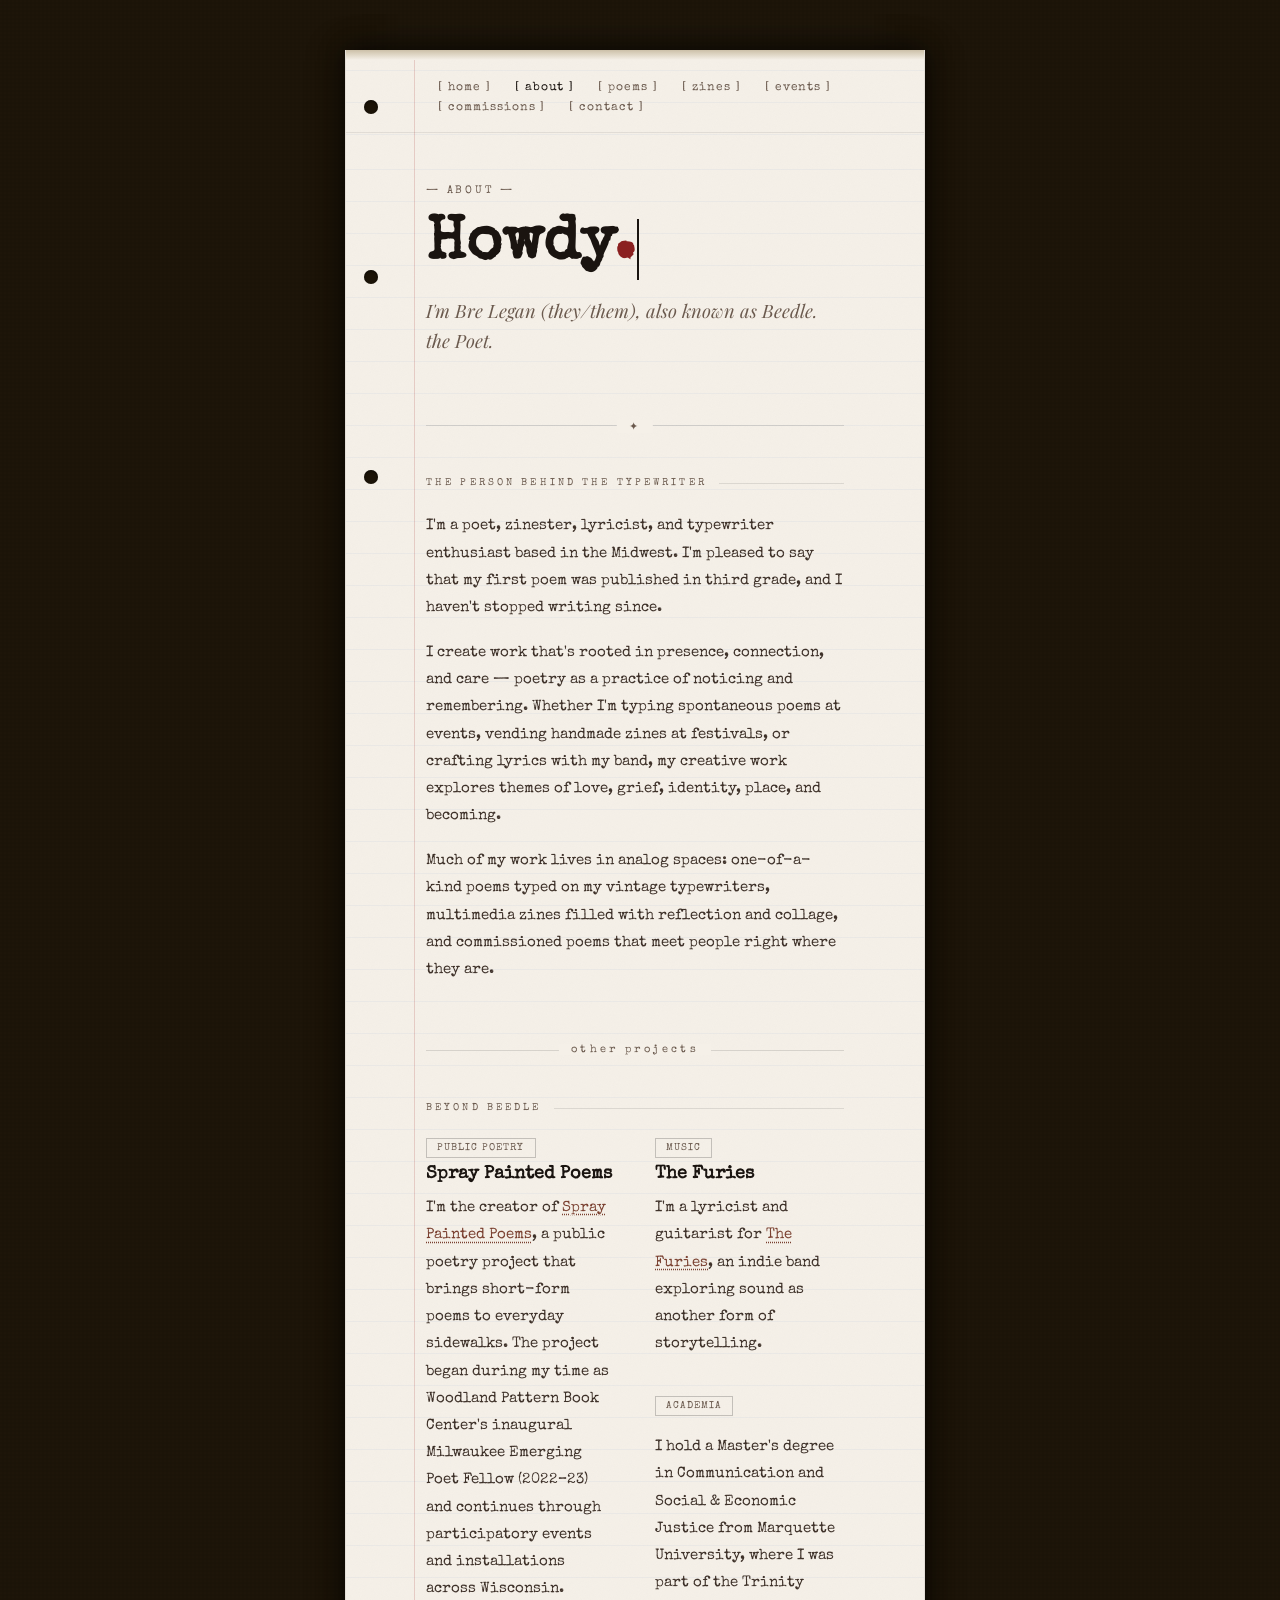
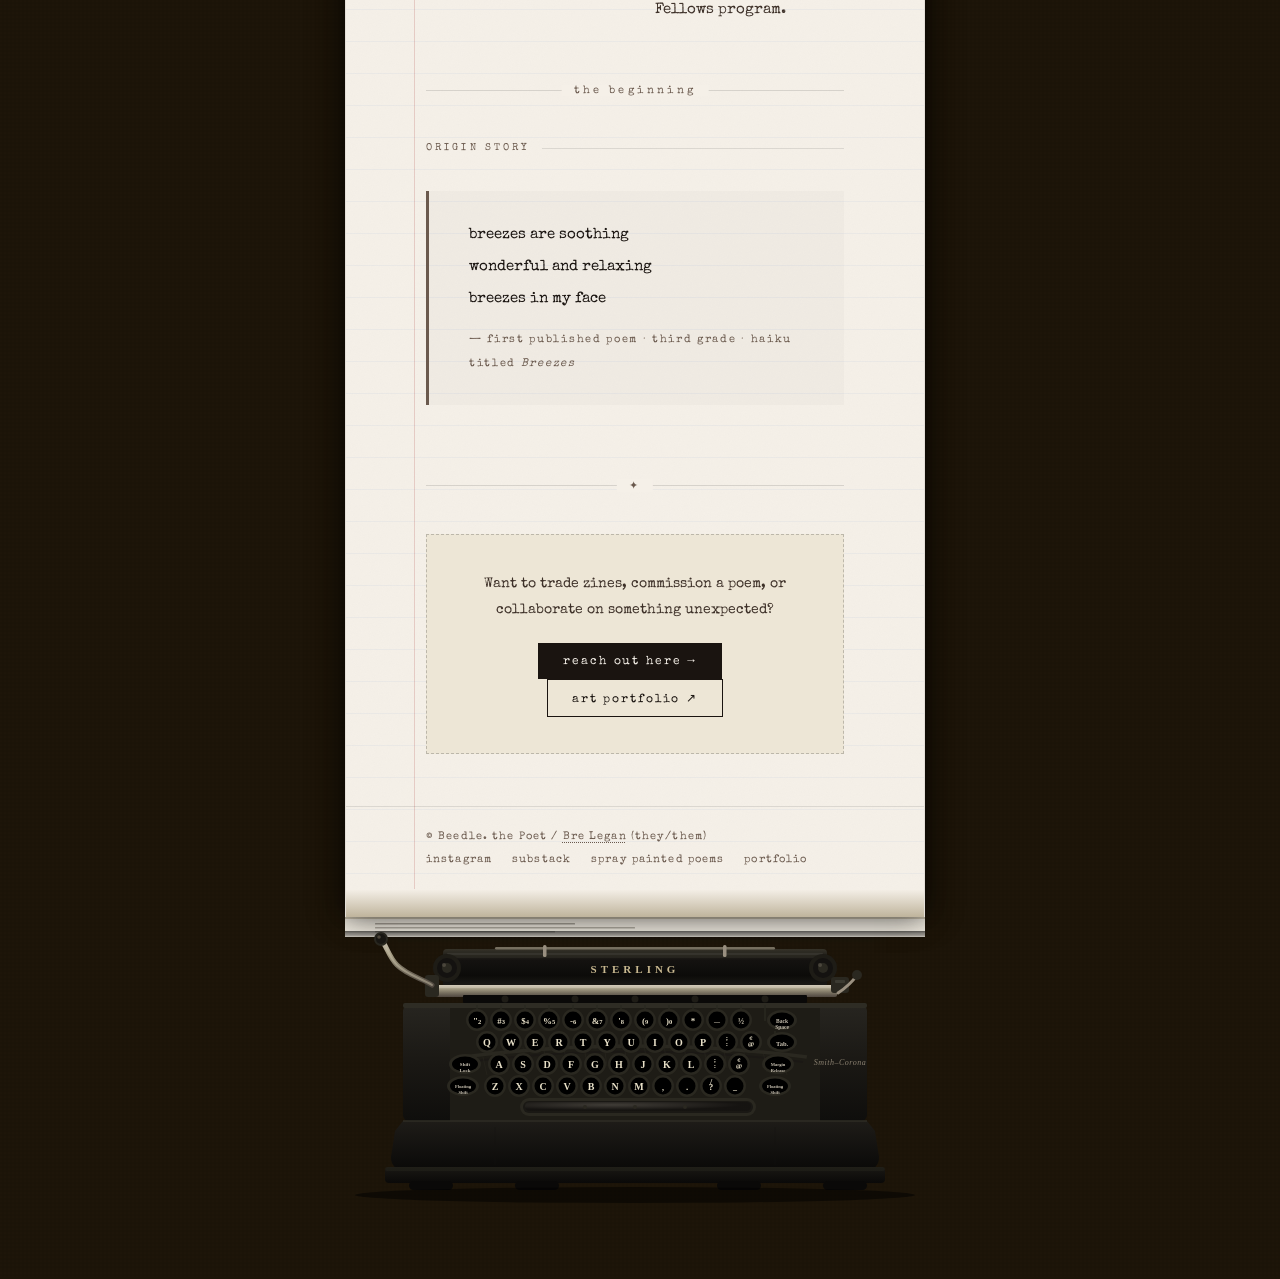
==== commit 30b28714: "Add files via upload" ====
--- a/about.html
+++ b/about.html
@@ -37,14 +37,19 @@
   overflow-x: hidden;
 }
 
-/* ─── Page wrapper ─── */
+/* ─── Page wrapper — same width as typewriter SVG ─── */
 .page-wrap {
   max-width: 690px;
   margin: 0 auto;
   padding-top: 50px;
   padding-left: 0;
   padding-right: 0;
-  overflow: visible;
+}
+
+/* ─── Outer shell that holds paper + typewriter together ─── */
+.page-wrap .paper {
+  margin-left: 7.25%;
+  margin-right: 8.70%;
 }
 
 /* ════════════════════════════════
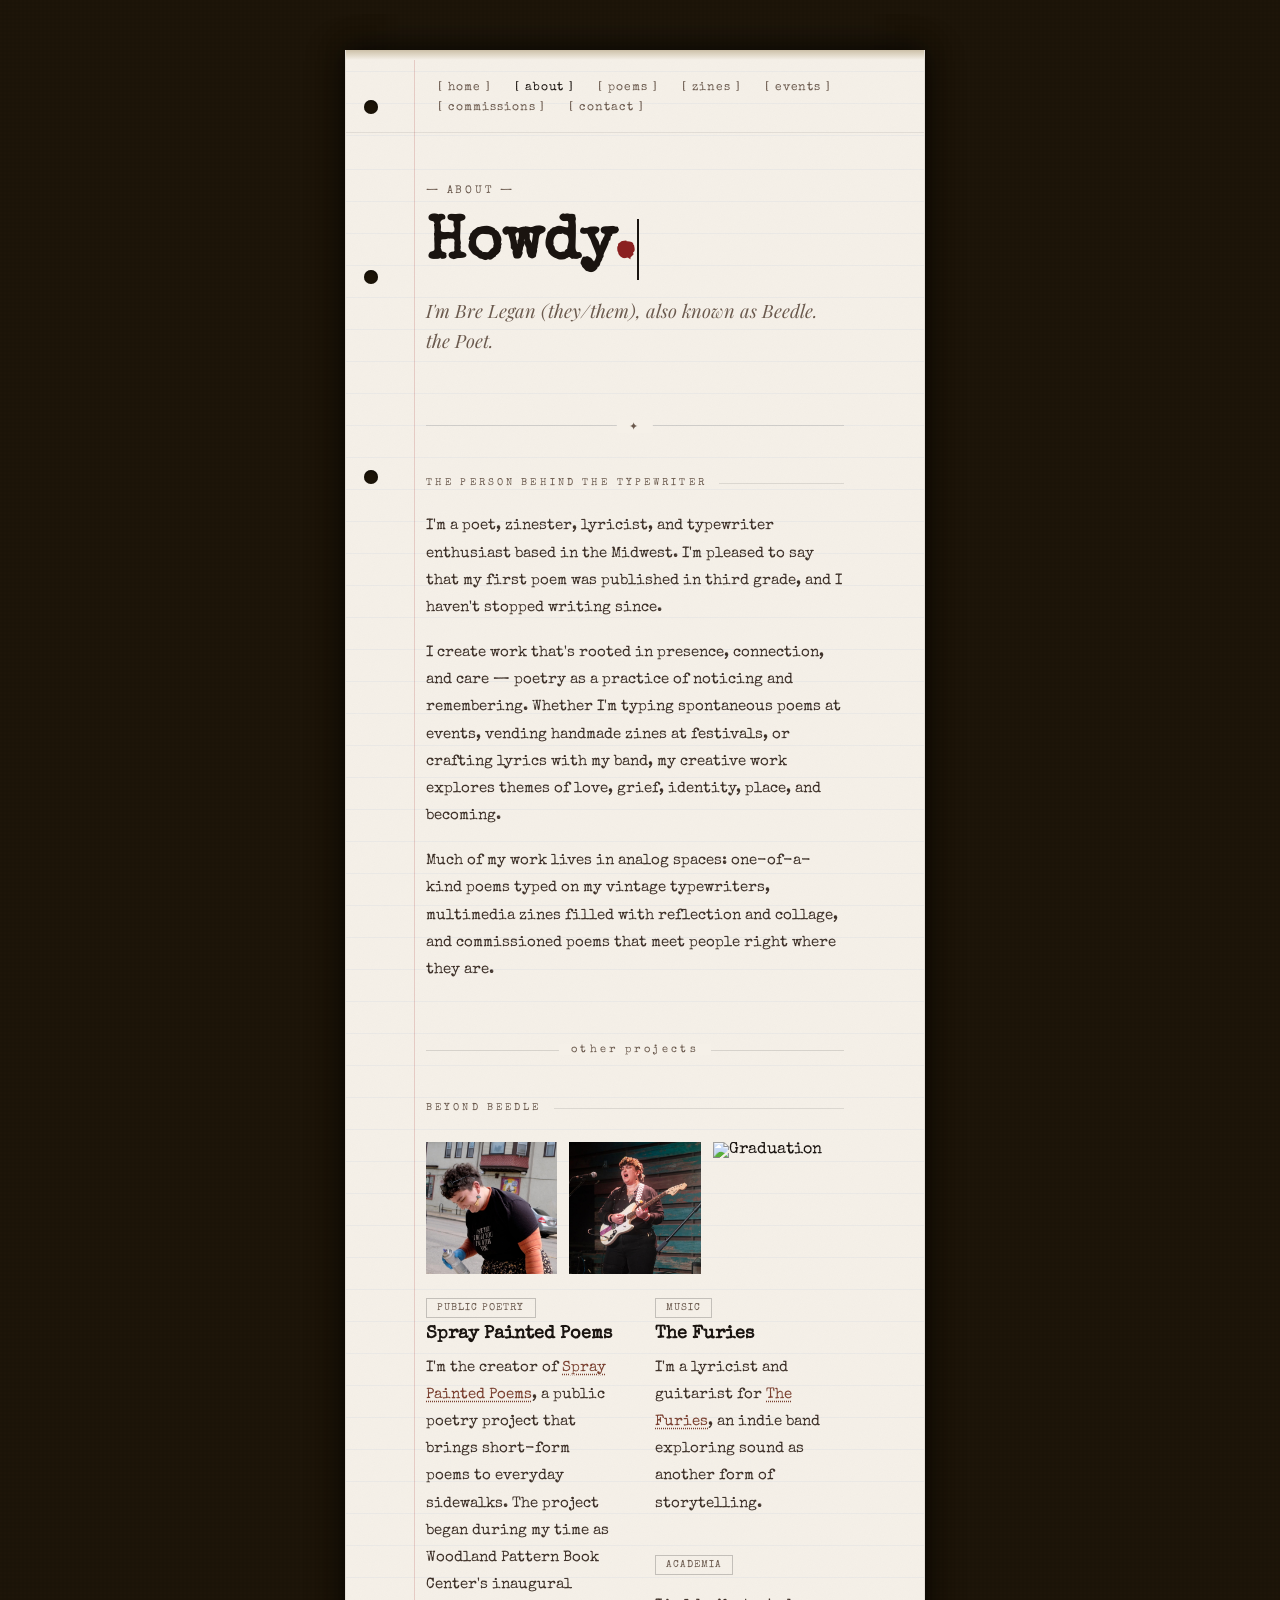
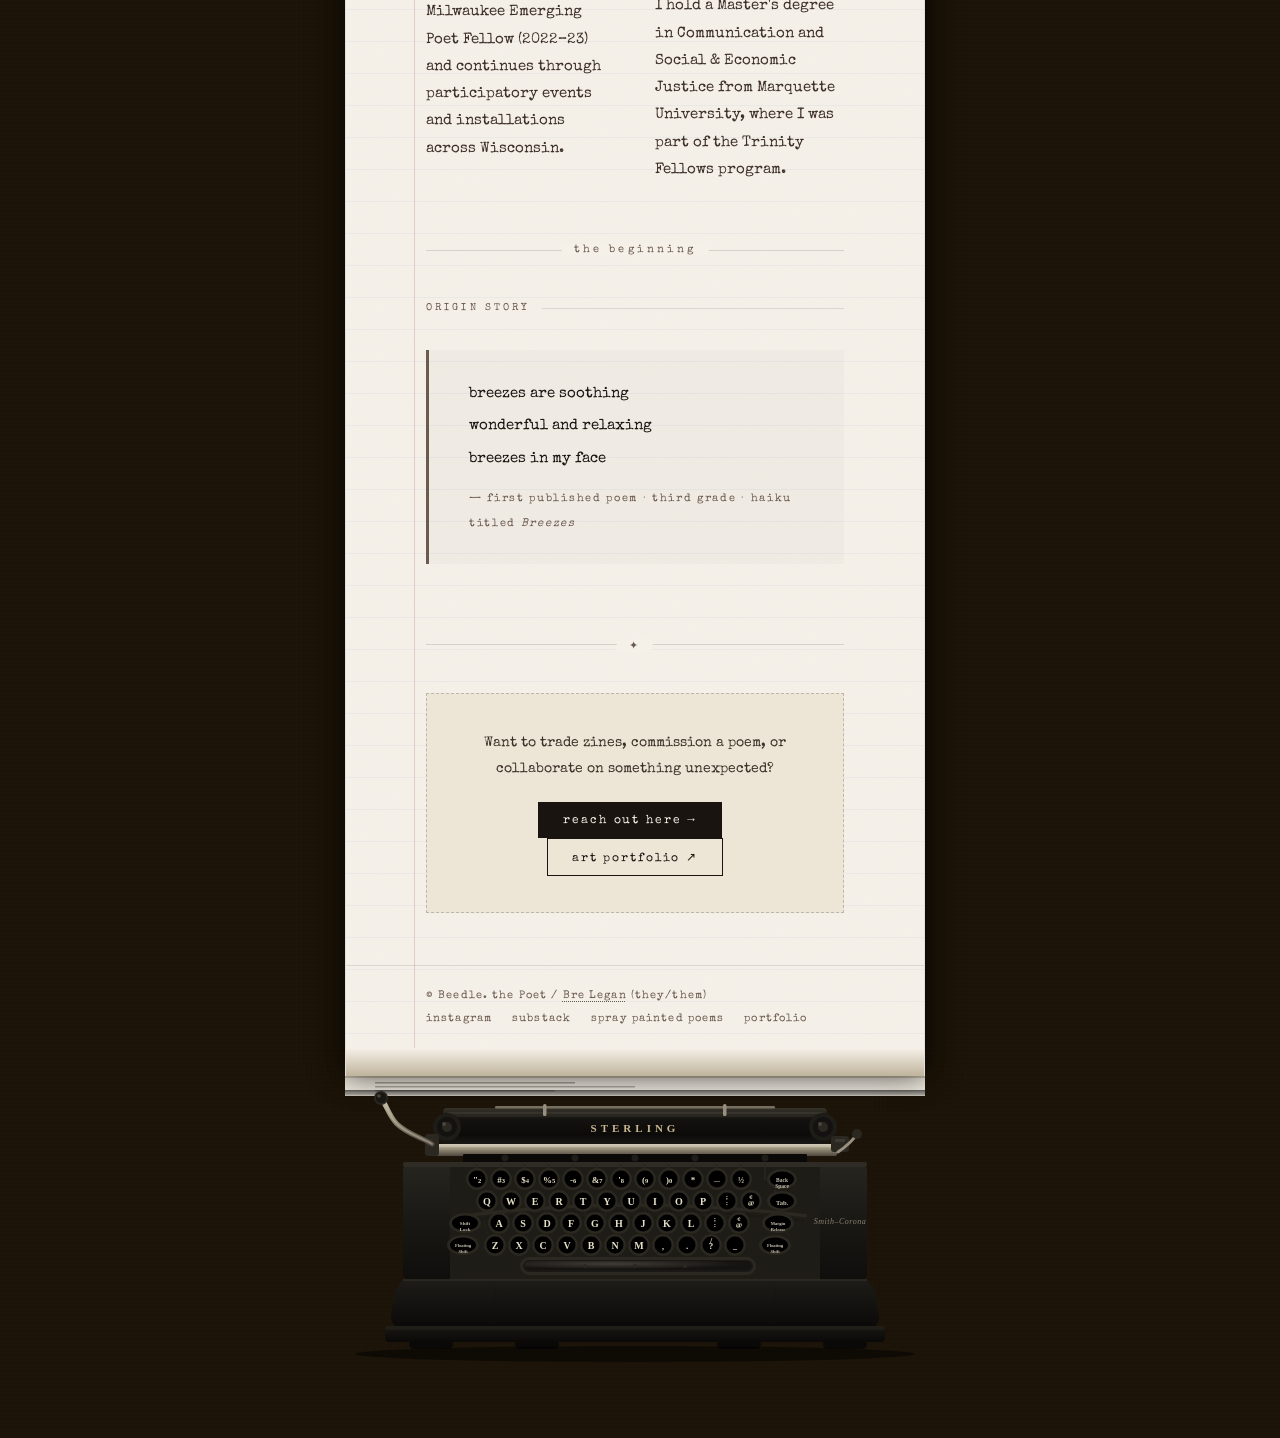
==== commit b98dd67b: "Update about.html" ====
--- a/about.html
+++ b/about.html
@@ -430,6 +430,11 @@
     <hr class="divider" data-text="other projects" />
     <section class="section">
       <p class="section-label">beyond beedle</p>
+      <div style="display:grid;grid-template-columns:1fr 1fr 1fr;gap:12px;margin:24px 0;">
+  <img src="spray-paint.PNG" alt="Spray painted poem" style="width:100%;aspect-ratio:1;object-fit:cover;" />
+  <img src="singing.PNG" alt="Singing" style="width:100%;aspect-ratio:1;object-fit:cover;" />
+  <img src="gradution.JPEG" alt="Graduation" style="width:100%;aspect-ratio:1;object-fit:cover;" />
+</div>
       <div class="bio-grid">
         <div>
           <span class="sticker">public poetry</span>
@@ -804,4 +809,4 @@
   </div>
 </div>
 </body>
-</html>+</html>
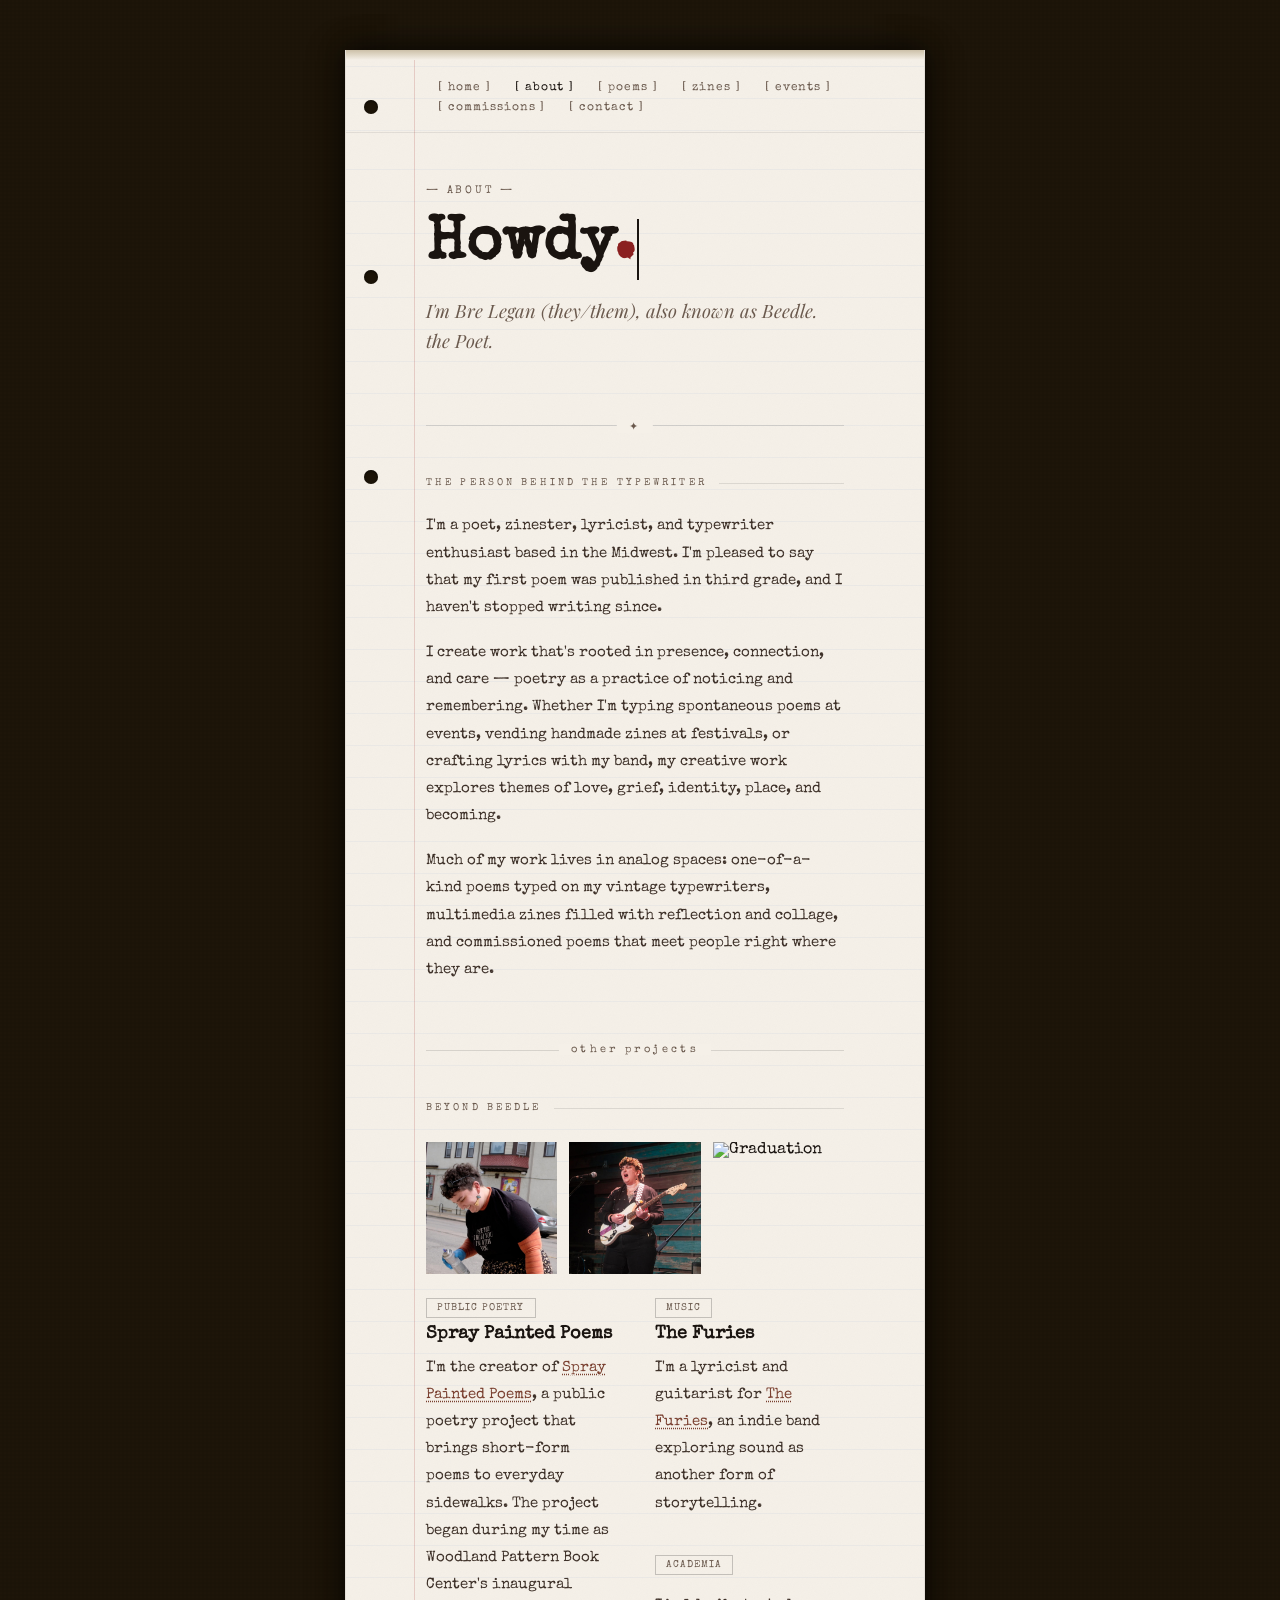
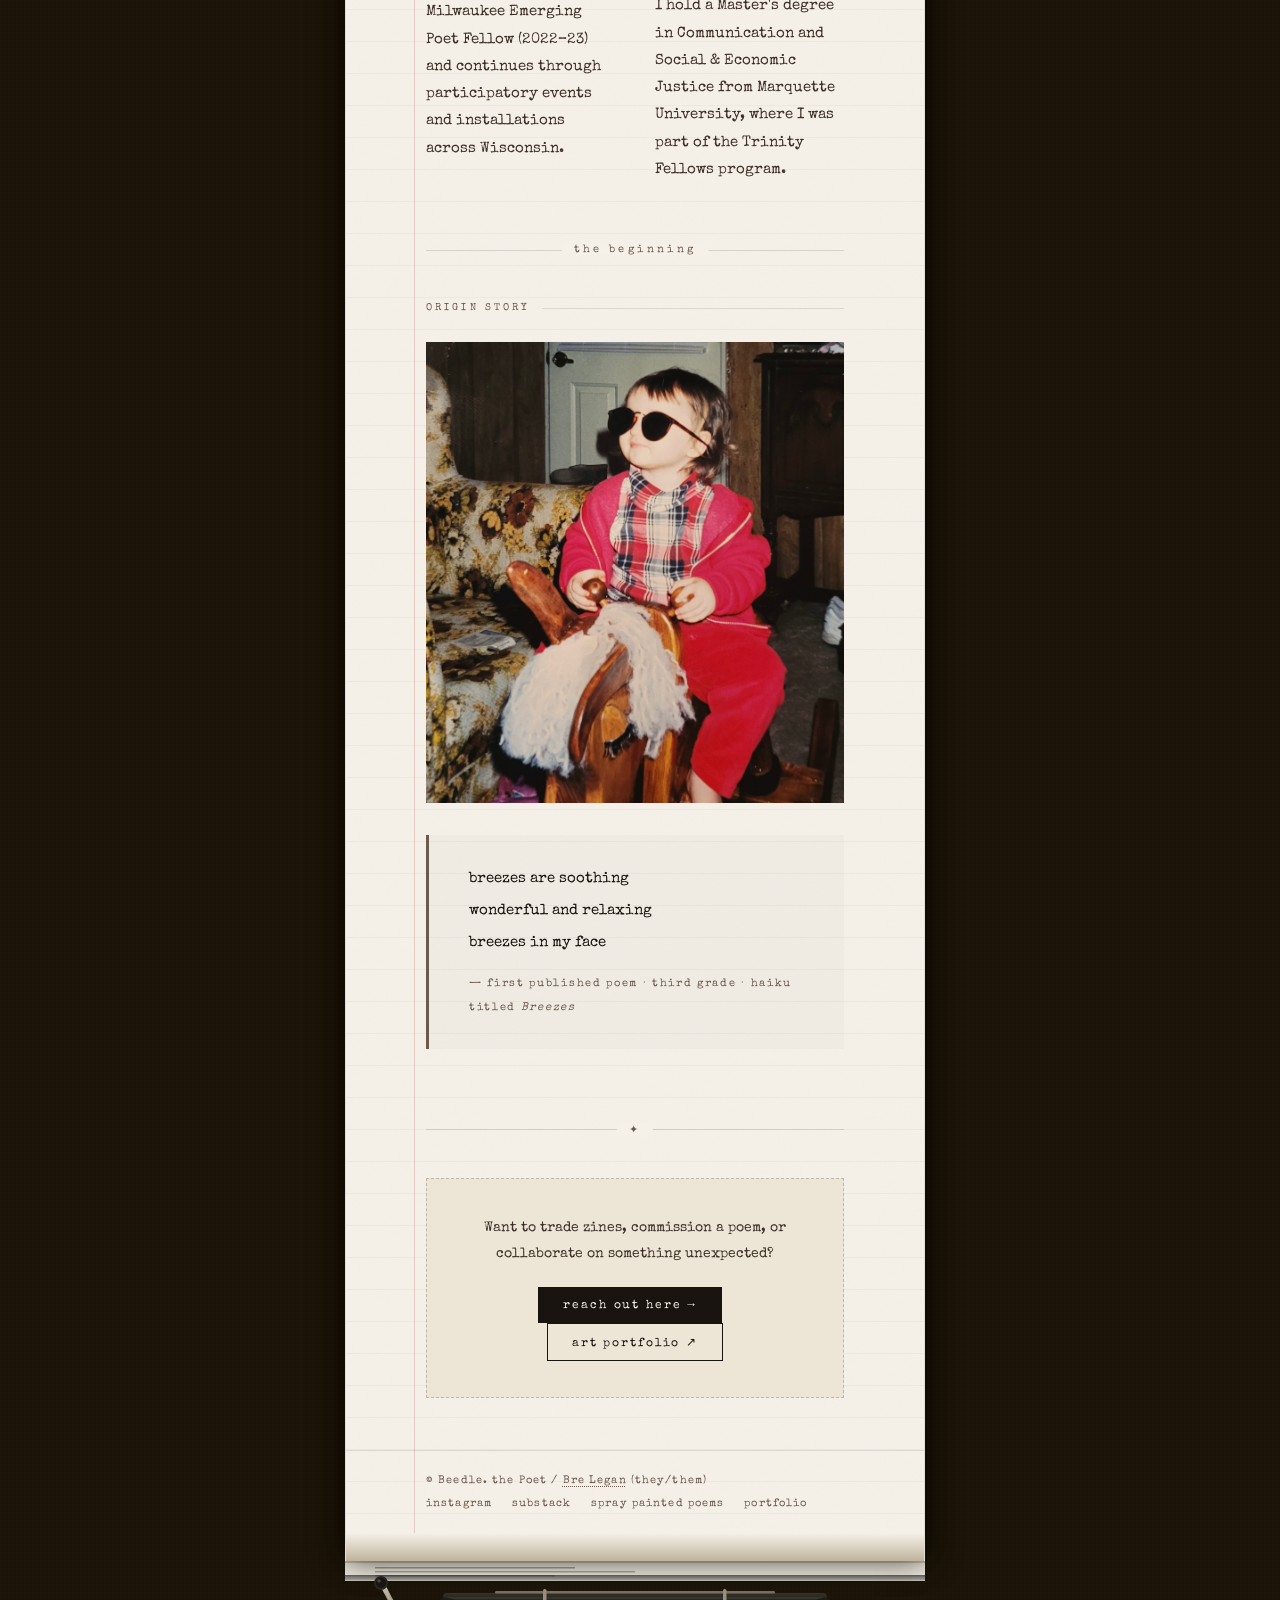
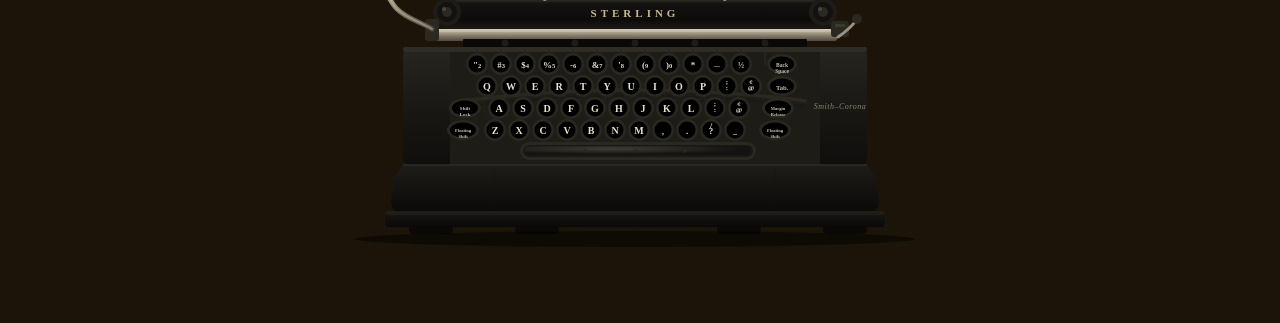
==== commit c0ae1548: "Update about.html" ====
--- a/about.html
+++ b/about.html
@@ -453,6 +453,7 @@
     <hr class="divider" data-text="the beginning" />
     <section class="section">
       <p class="section-label">origin story</p>
+      <img src="baby-beedle.jpg" alt="Beedle as a toddler wearing big sunglasses sitting on a rocking horse" style="width:100%;margin:24px 0;display:block;" />
       <div class="haiku">breezes are soothing<br>wonderful and relaxing<br>breezes in my face<cite>— first published poem · third grade · haiku titled <em>Breezes</em></cite></div>
     </section>
     <hr class="divider" data-text="✦" />
